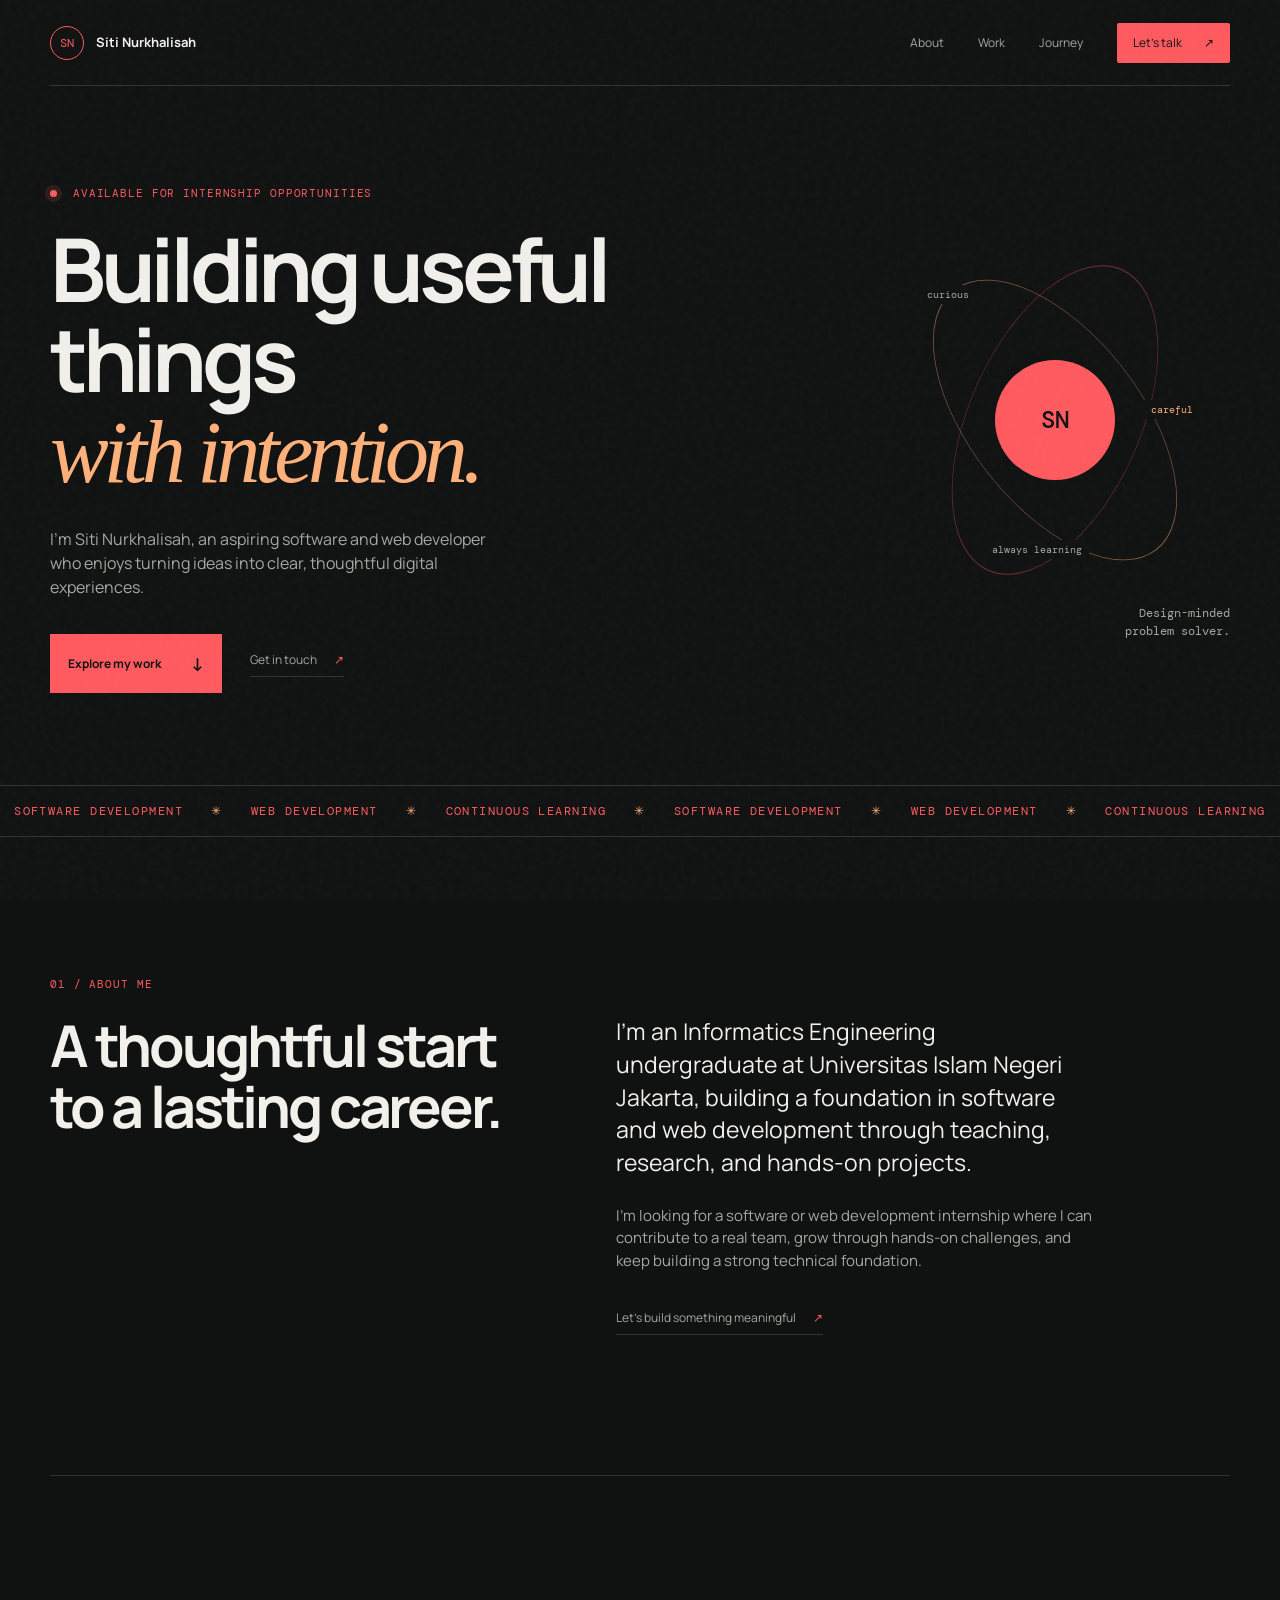
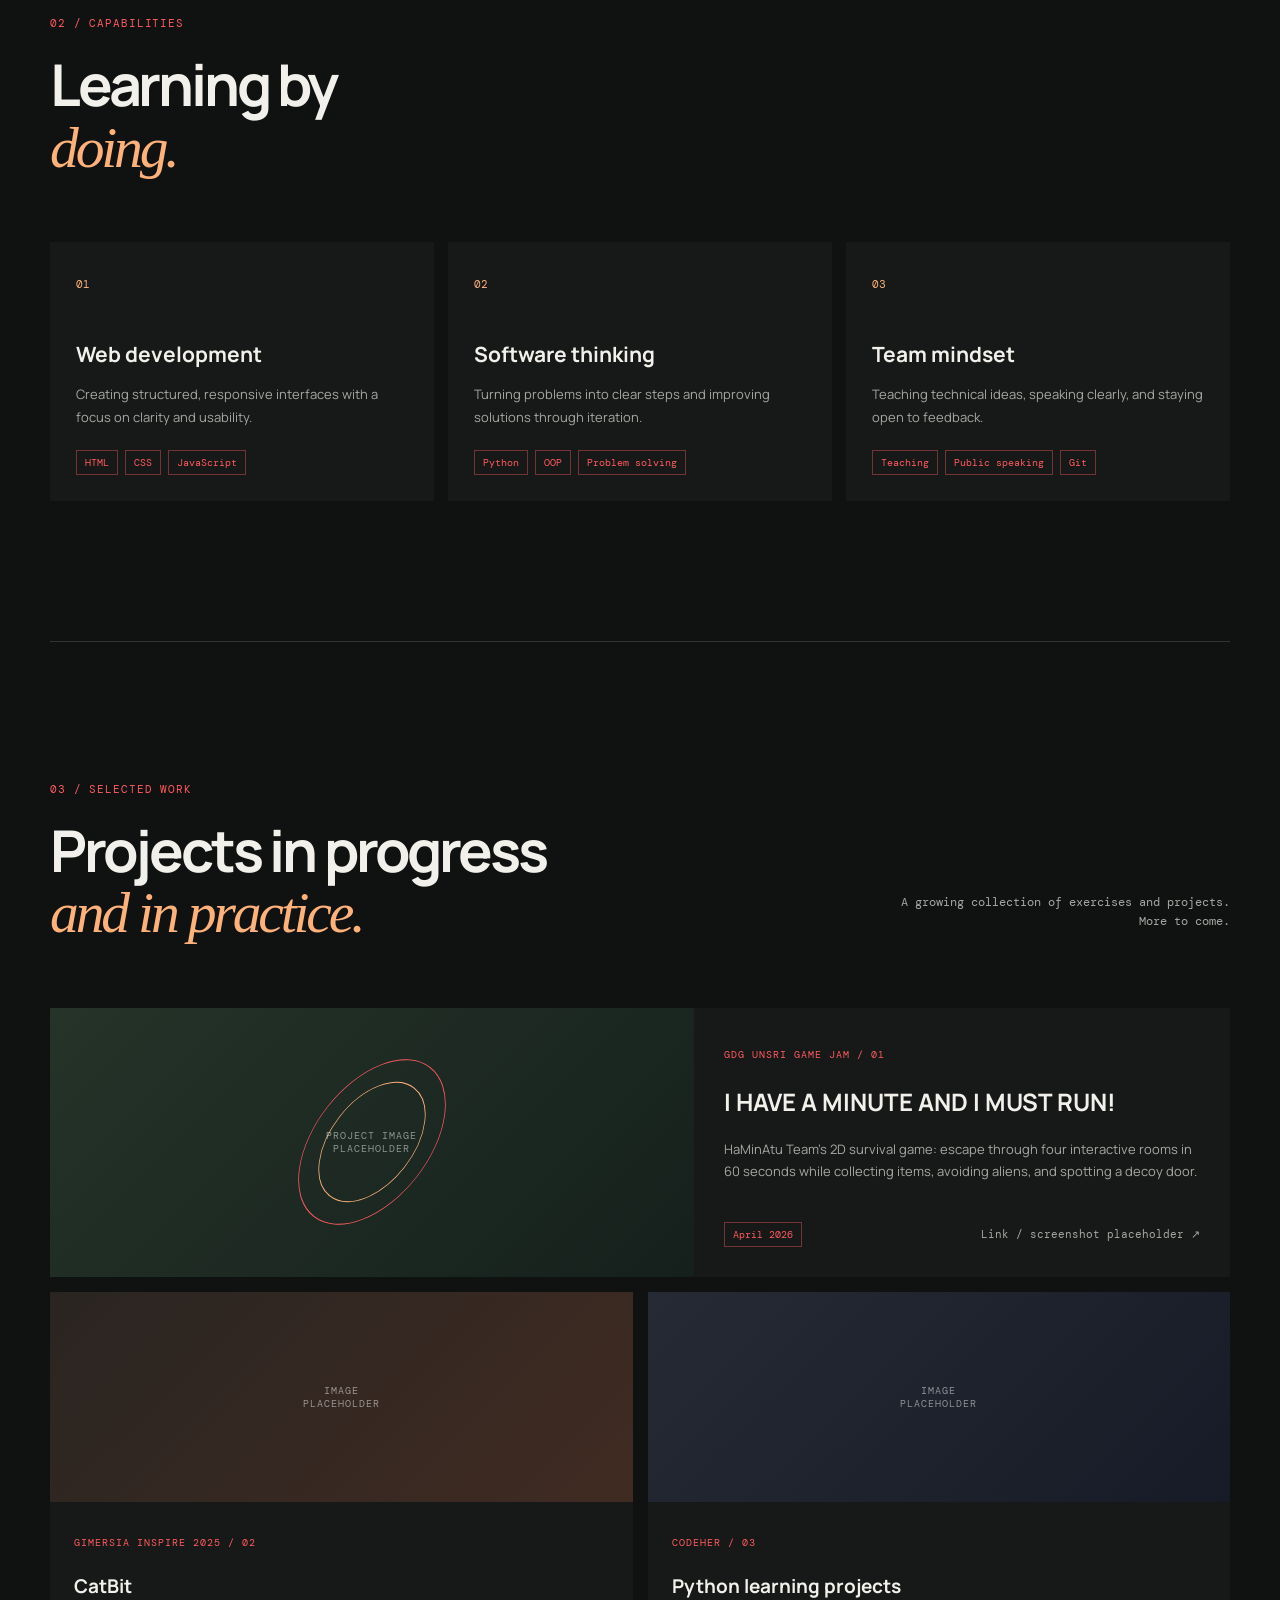
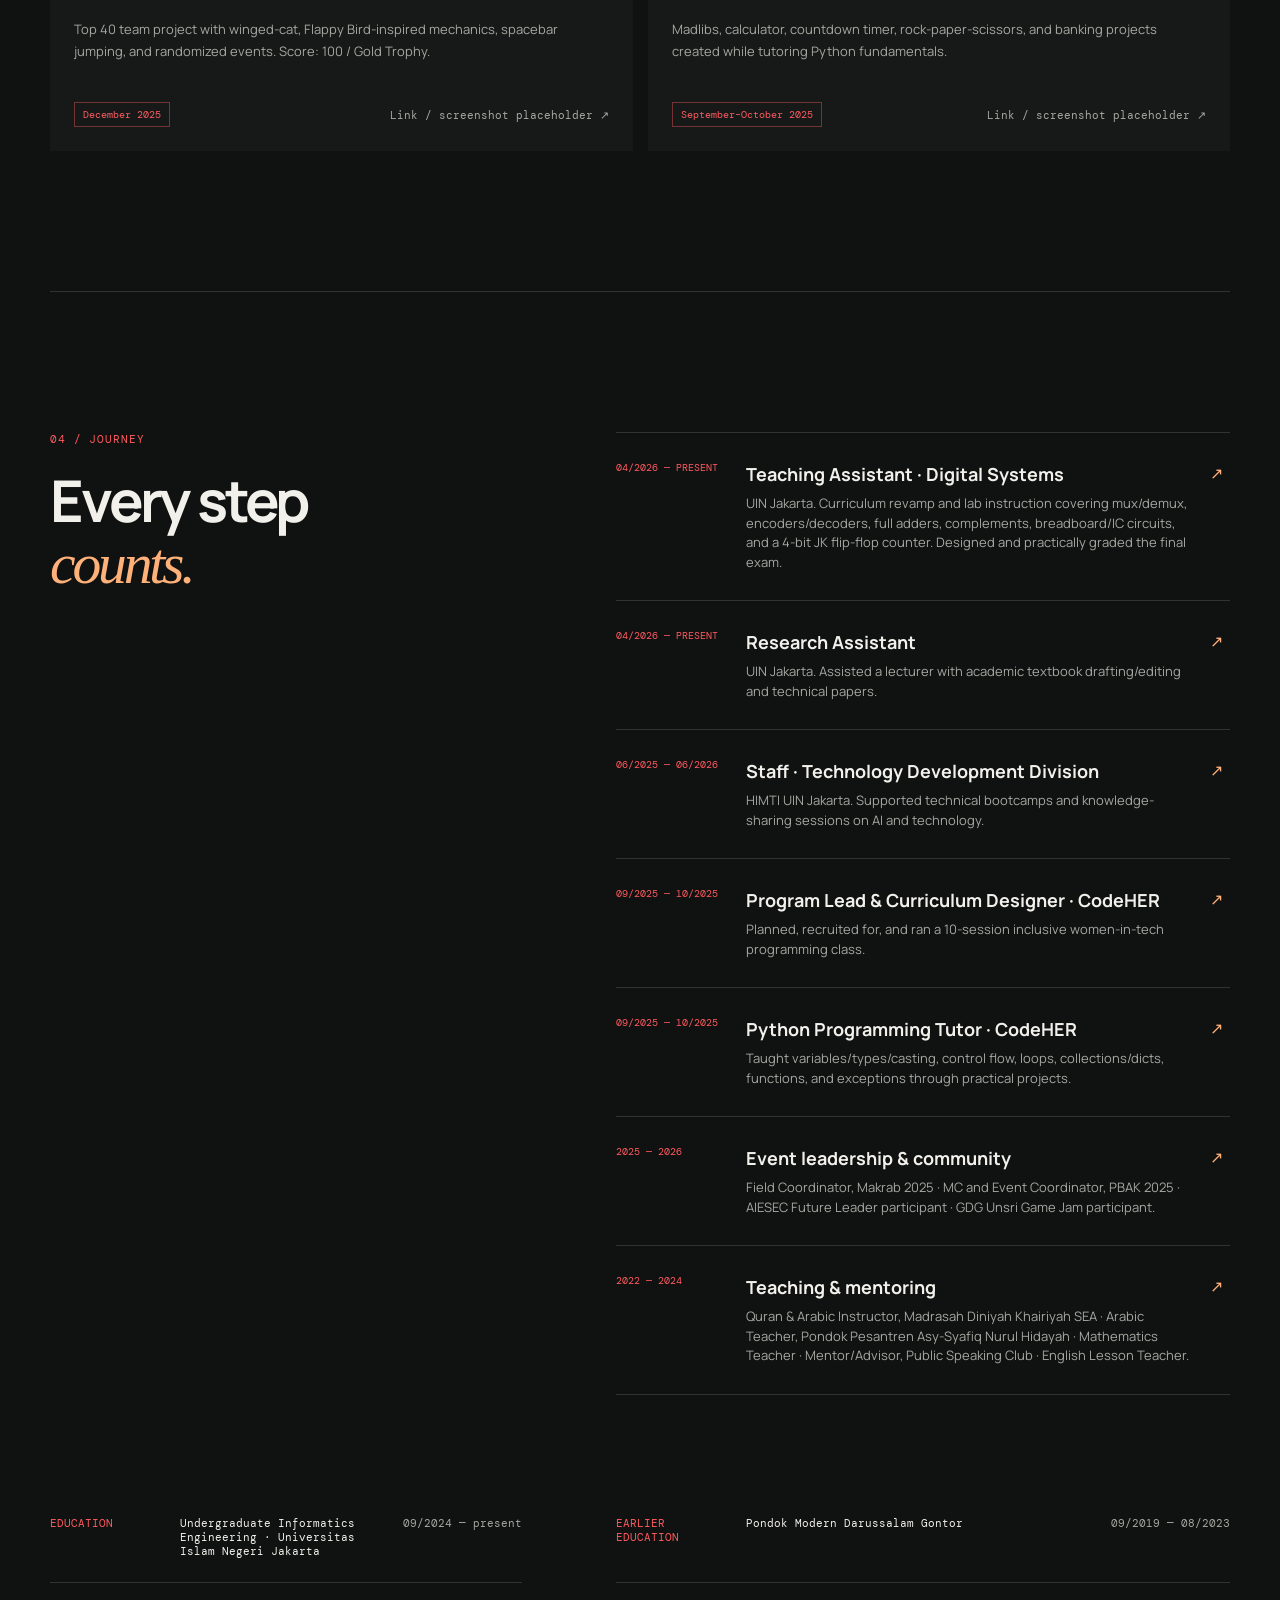
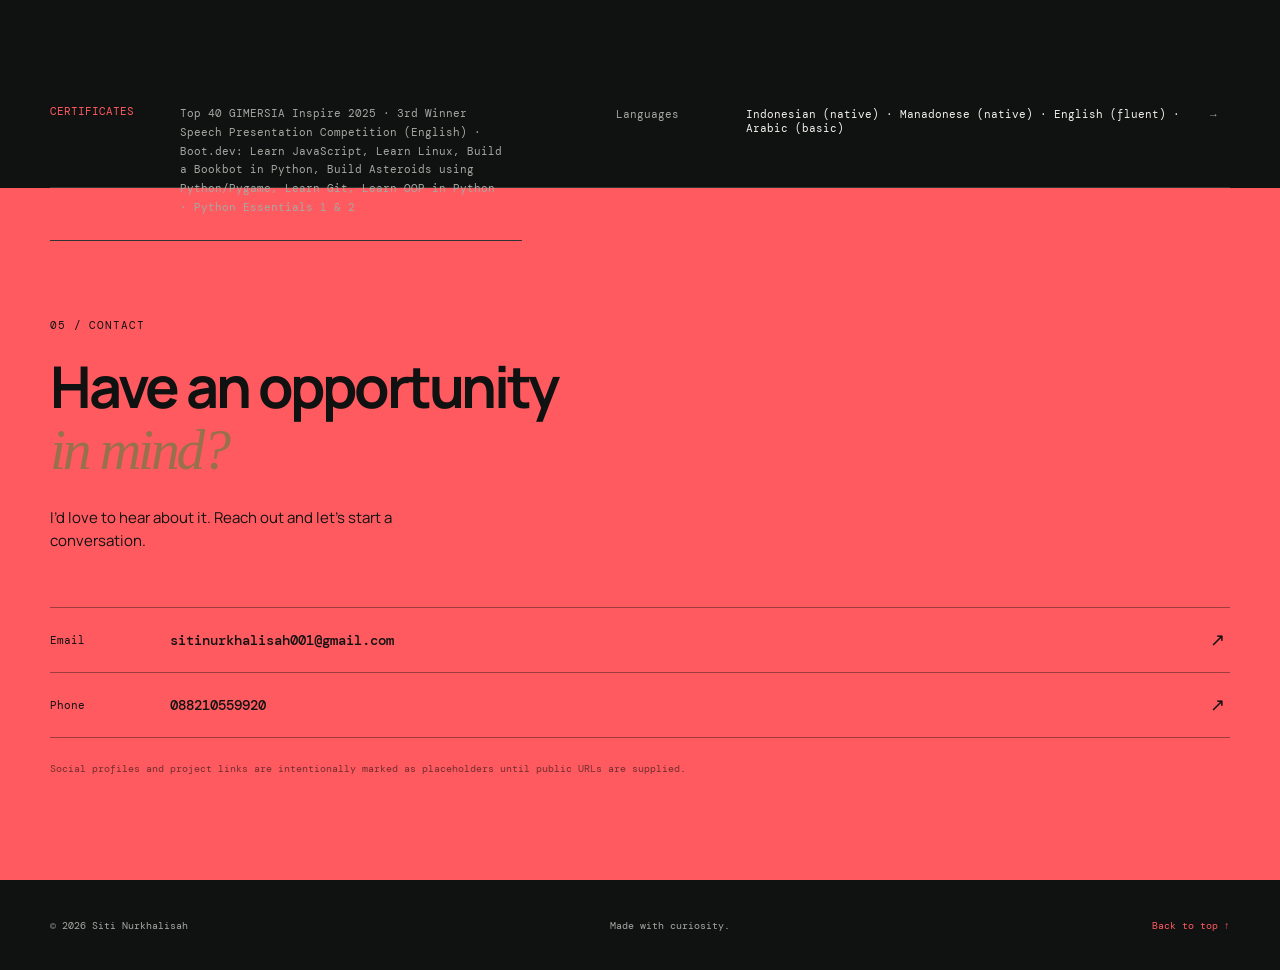
==== index.html @ 03e5f857 "Add portfolio website Co-authored-by: Copilot App <223556219+Copilot@users.noreply.github.com>" ====
<!doctype html>
<html lang="en">
  <head>
    <meta charset="UTF-8" />
    <meta name="viewport" content="width=device-width, initial-scale=1.0" />
    <meta
      name="description"
      content="Portfolio of Siti Nurkhalisah, an aspiring software and web developer."
    />
    <title>Siti Nurkhalisah — Software & Web Developer</title>
    <link rel="preconnect" href="https://fonts.googleapis.com" />
    <link rel="preconnect" href="https://fonts.gstatic.com" crossorigin />
    <link
      href="https://fonts.googleapis.com/css2?family=DM+Mono:wght@400;500&family=Manrope:wght@400;500;600;700;800&display=swap"
      rel="stylesheet"
    />
    <link rel="stylesheet" href="styles.css" />
  </head>
  <body>
    <div class="noise" aria-hidden="true"></div>
    <header class="site-header">
      <a class="brand" href="#top" aria-label="Siti Nurkhalisah home">
        <span class="brand-mark">SN</span>
        <span>Siti Nurkhalisah</span>
      </a>
      <button class="menu-toggle" aria-expanded="false" aria-controls="site-nav">
        <span></span><span></span>
        <span class="sr-only">Toggle navigation</span>
      </button>
      <nav id="site-nav" class="site-nav" aria-label="Main navigation">
        <a href="#about">About</a>
        <a href="#work">Work</a>
        <a href="#experience">Journey</a>
        <a href="#contact" class="nav-cta">Let's talk <span>↗</span></a>
      </nav>
    </header>

    <main id="top">
      <section class="hero section-shell">
        <div class="hero-copy">
          <p class="eyebrow"><span class="pulse"></span> Available for internship opportunities</p>
          <h1>Building useful things<br /><em>with intention.</em></h1>
          <p class="hero-intro">
            I’m Siti Nurkhalisah, an aspiring software and web developer who enjoys turning ideas
            into clear, thoughtful digital experiences.
          </p>
          <div class="hero-actions">
            <a class="button button-primary" href="#work">Explore my work <span>↓</span></a>
            <a class="text-link" href="#contact">Get in touch <span>↗</span></a>
          </div>
        </div>
        <div class="hero-aside" aria-label="Introduction details">
          <div class="orbit">
            <div class="orbit-ring orbit-ring-one"></div>
            <div class="orbit-ring orbit-ring-two"></div>
            <div class="orbit-core">SN</div>
            <span class="orbit-label orbit-label-one">curious</span>
            <span class="orbit-label orbit-label-two">careful</span>
            <span class="orbit-label orbit-label-three">always learning</span>
          </div>
          <p class="hero-note">Design-minded<br />problem solver.</p>
        </div>
      </section>

      <div class="ticker" aria-label="Focus areas">
        <div class="ticker-track">
          <span>SOFTWARE DEVELOPMENT</span><b>✳</b><span>WEB DEVELOPMENT</span><b>✳</b>
          <span>CONTINUOUS LEARNING</span><b>✳</b><span>SOFTWARE DEVELOPMENT</span><b>✳</b>
          <span>WEB DEVELOPMENT</span><b>✳</b><span>CONTINUOUS LEARNING</span>
        </div>
      </div>

      <section id="about" class="section-shell content-section about-section">
        <div class="section-heading">
          <p class="eyebrow">01 / About me</p>
          <h2>A thoughtful start<br />to a lasting career.</h2>
        </div>
        <div class="about-copy">
          <p class="large-copy">
            I’m an Informatics Engineering undergraduate at Universitas Islam Negeri Jakarta,
            building a foundation in software and web development through teaching, research,
            and hands-on projects.
          </p>
          <p>
            I’m looking for a software or web development internship where I can contribute to a
            real team, grow through hands-on challenges, and keep building a strong technical
            foundation.
          </p>
          <a class="text-link" href="#contact">Let’s build something meaningful <span>↗</span></a>
        </div>
      </section>

      <section id="skills" class="section-shell content-section skills-section">
        <div class="section-heading compact">
          <p class="eyebrow">02 / Capabilities</p>
          <h2>Learning by<br /><em>doing.</em></h2>
        </div>
        <div class="skills-grid">
          <article class="skill-card">
            <span class="card-number">01</span>
            <h3>Web development</h3>
            <p>Creating structured, responsive interfaces with a focus on clarity and usability.</p>
            <div class="skill-tags"><span>HTML</span><span>CSS</span><span>JavaScript</span></div>
          </article>
          <article class="skill-card">
            <span class="card-number">02</span>
            <h3>Software thinking</h3>
            <p>Turning problems into clear steps and improving solutions through iteration.</p>
            <div class="skill-tags"><span>Python</span><span>OOP</span><span>Problem solving</span></div>
          </article>
          <article class="skill-card">
            <span class="card-number">03</span>
            <h3>Team mindset</h3>
            <p>Teaching technical ideas, speaking clearly, and staying open to feedback.</p>
            <div class="skill-tags"><span>Teaching</span><span>Public speaking</span><span>Git</span></div>
          </article>
        </div>
      </section>

      <section id="work" class="section-shell content-section work-section">
        <div class="section-heading row-heading">
          <div>
            <p class="eyebrow">03 / Selected work</p>
            <h2>Projects in progress<br /><em>and in practice.</em></h2>
          </div>
          <p class="section-aside">A growing collection of exercises and projects.<br />More to come.</p>
        </div>
        <div class="project-list">
          <article class="project-card project-featured">
            <div class="project-visual visual-one"><span class="visual-caption">PROJECT IMAGE<br />PLACEHOLDER</span><span class="visual-shape"></span></div>
            <div class="project-info">
              <p class="project-type">GDG Unsri Game Jam / 01</p>
              <h3>I HAVE A MINUTE AND I MUST RUN!</h3>
              <p>HaMinAtu Team’s 2D survival game: escape through four interactive rooms in 60 seconds while collecting items, avoiding aliens, and spotting a decoy door.</p>
              <div class="project-footer"><span class="project-status">April 2026</span><span class="placeholder-link">Link / screenshot placeholder ↗</span></div>
            </div>
          </article>
          <div class="project-pair">
            <article class="project-card">
              <div class="project-visual visual-two"><span class="visual-caption">IMAGE<br />PLACEHOLDER</span></div>
              <div class="project-info">
                <p class="project-type">GIMERSIA Inspire 2025 / 02</p>
                <h3>CatBit</h3>
                <p>Top 40 team project with winged-cat, Flappy Bird-inspired mechanics, spacebar jumping, and randomized events. Score: 100 / Gold Trophy.</p>
                <div class="project-footer"><span class="project-status">December 2025</span><span class="placeholder-link">Link / screenshot placeholder ↗</span></div>
              </div>
            </article>
            <article class="project-card">
              <div class="project-visual visual-three"><span class="visual-caption">IMAGE<br />PLACEHOLDER</span></div>
              <div class="project-info">
                <p class="project-type">CodeHER / 03</p>
                <h3>Python learning projects</h3>
                <p>Madlibs, calculator, countdown timer, rock-paper-scissors, and banking projects created while tutoring Python fundamentals.</p>
                <div class="project-footer"><span class="project-status">September–October 2025</span><span class="placeholder-link">Link / screenshot placeholder ↗</span></div>
              </div>
            </article>
          </div>
        </div>
      </section>

      <section id="experience" class="section-shell content-section journey-section">
        <div class="section-heading">
          <p class="eyebrow">04 / Journey</p>
          <h2>Every step<br /><em>counts.</em></h2>
        </div>
        <div class="timeline">
          <div class="timeline-item">
            <span class="timeline-date">04/2026 — present</span>
            <div><h3>Teaching Assistant · Digital Systems</h3><p>UIN Jakarta. Curriculum revamp and lab instruction covering mux/demux, encoders/decoders, full adders, complements, breadboard/IC circuits, and a 4-bit JK flip-flop counter. Designed and practically graded the final exam.</p></div>
            <span class="timeline-arrow">↗</span>
          </div>
          <div class="timeline-item">
            <span class="timeline-date">04/2026 — present</span>
            <div><h3>Research Assistant</h3><p>UIN Jakarta. Assisted a lecturer with academic textbook drafting/editing and technical papers.</p></div>
            <span class="timeline-arrow">↗</span>
          </div>
          <div class="timeline-item">
            <span class="timeline-date">06/2025 — 06/2026</span>
            <div><h3>Staff · Technology Development Division</h3><p>HIMTI UIN Jakarta. Supported technical bootcamps and knowledge-sharing sessions on AI and technology.</p></div>
            <span class="timeline-arrow">↗</span>
          </div>
          <div class="timeline-item">
            <span class="timeline-date">09/2025 — 10/2025</span>
            <div><h3>Program Lead & Curriculum Designer · CodeHER</h3><p>Planned, recruited for, and ran a 10-session inclusive women-in-tech programming class.</p></div>
            <span class="timeline-arrow">↗</span>
          </div>
          <div class="timeline-item">
            <span class="timeline-date">09/2025 — 10/2025</span>
            <div><h3>Python Programming Tutor · CodeHER</h3><p>Taught variables/types/casting, control flow, loops, collections/dicts, functions, and exceptions through practical projects.</p></div>
            <span class="timeline-arrow">↗</span>
          </div>
          <div class="timeline-item">
            <span class="timeline-date">2025 — 2026</span>
            <div><h3>Event leadership & community</h3><p>Field Coordinator, Makrab 2025 · MC and Event Coordinator, PBAK 2025 · AIESEC Future Leader participant · GDG Unsri Game Jam participant.</p></div>
            <span class="timeline-arrow">↗</span>
          </div>
          <div class="timeline-item">
            <span class="timeline-date">2022 — 2024</span>
            <div><h3>Teaching & mentoring</h3><p>Quran & Arabic Instructor, Madrasah Diniyah Khairiyah SEA · Arabic Teacher, Pondok Pesantren Asy-Syafiq Nurul Hidayah · Mathematics Teacher · Mentor/Advisor, Public Speaking Club · English Lesson Teacher.</p></div>
            <span class="timeline-arrow">↗</span>
          </div>
        </div>
        <div class="education-strip">
          <span>Education</span><strong>Undergraduate Informatics Engineering · Universitas Islam Negeri Jakarta</strong><span>09/2024 — present</span>
        </div>
        <div class="education-strip">
          <span>Earlier education</span><strong>Pondok Modern Darussalam Gontor</strong><span>09/2019 — 08/2023</span>
        </div>
        <div class="certificate-strip">
          <span>Certificates</span><p>Top 40 GIMERSIA Inspire 2025 · 3rd Winner Speech Presentation Competition (English) · Boot.dev: Learn JavaScript, Learn Linux, Build a Bookbot in Python, Build Asteroids using Python/Pygame, Learn Git, Learn OOP in Python · Python Essentials 1 & 2</p>
        </div>
        <div class="language-row"><span>Languages</span><strong>Indonesian (native) · Manadonese (native) · English (fluent) · Arabic (basic)</strong><span>→</span></div>
      </section>

      <section id="contact" class="contact-section">
        <div class="section-shell contact-inner">
          <p class="eyebrow">05 / Contact</p>
          <h2>Have an opportunity<br /><em>in mind?</em></h2>
          <p class="contact-copy">I’d love to hear about it. Reach out and let’s start a conversation.</p>
          <div class="contact-links">
            <a href="mailto:sitinurkhalisah001@gmail.com" class="contact-link"><span>Email</span><strong>sitinurkhalisah001@gmail.com</strong><b>↗</b></a>
            <a href="tel:088210559920" class="contact-link"><span>Phone</span><strong>088210559920</strong><b>↗</b></a>
          </div>
          <p class="placeholder-note">Social profiles and project links are intentionally marked as placeholders until public URLs are supplied.</p>
        </div>
      </section>
    </main>
    <footer class="site-footer section-shell"><span>© 2026 Siti Nurkhalisah</span><span>Made with curiosity.</span><a href="#top">Back to top ↑</a></footer>
    <script src="script.js"></script>
  </body>
</html>
---- styles.css ----
:root{--bg:#101111;--surface:#171918;--line:#303331;--text:#f1f0eb;--muted:#a5a8a2;--acid:#ff5a5f;--warm:#ffb17a;--serif:Georgia,"Times New Roman",serif;--sans:"Manrope",Arial,sans-serif;--mono:"DM Mono",monospace}*{box-sizing:border-box}html{scroll-behavior:smooth}body{margin:0;background:var(--bg);color:var(--text);font-family:var(--sans);line-height:1.5}.noise{position:fixed;inset:0;opacity:.035;pointer-events:none;z-index:10;background-image:url("data:image/svg+xml,%3Csvg viewBox='0 0 180 180' xmlns='http://www.w3.org/2000/svg'%3E%3Cfilter id='n'%3E%3CfeTurbulence type='fractalNoise' baseFrequency='.8' numOctaves='4' stitchTiles='stitch'/%3E%3C/filter%3E%3Crect width='100%25' height='100%25' filter='url(%23n)'/%3E%3C/svg%3E")}.section-shell{width:min(1180px,calc(100% - 80px));margin:auto}.site-header{height:86px;width:min(1180px,calc(100% - 80px));margin:auto;display:flex;align-items:center;justify-content:space-between;border-bottom:1px solid var(--line)}.brand{color:var(--text);display:flex;align-items:center;gap:12px;text-decoration:none;font-size:13px;font-weight:700}.brand-mark{display:grid;place-items:center;width:34px;height:34px;border:1px solid var(--acid);border-radius:50%;color:var(--acid);font:12px var(--mono)}.site-nav{display:flex;align-items:center;gap:34px;font-size:12px}.site-nav a,.text-link{color:var(--muted);text-decoration:none;transition:color .2s}.site-nav a:hover,.text-link:hover{color:var(--acid)}.nav-cta{color:var(--bg)!important;background:var(--acid);padding:11px 16px;border-radius:2px}.nav-cta span{margin-left:20px}.menu-toggle{display:none;background:none;border:0}.hero{min-height:630px;display:grid;grid-template-columns:1fr 370px;align-items:center;padding:100px 0 92px}.eyebrow{font:11px var(--mono);letter-spacing:.08em;text-transform:uppercase;color:var(--acid);margin:0 0 24px}.pulse{display:inline-block;width:7px;height:7px;background:var(--acid);border-radius:50%;margin-right:8px;box-shadow:0 0 0 5px #d7f36b22}.hero h1{font-size:clamp(50px,7vw,88px);line-height:1.02;letter-spacing:-.06em;margin:0 0 30px;font-weight:700}.hero h1 em,.section-heading em,.contact-section em{font-family:var(--serif);font-weight:400;color:var(--warm)}.hero-intro{color:var(--muted);max-width:450px;font-size:16px;margin:0 0 35px}.hero-actions{display:flex;align-items:center;gap:28px}.button{display:inline-flex;gap:30px;align-items:center;text-decoration:none;font-size:12px;font-weight:700}.button-primary{background:var(--acid);color:var(--bg);padding:16px 18px}.button-primary span{font-size:18px}.text-link{font-size:12px;border-bottom:1px solid var(--line);padding-bottom:7px}.text-link span{margin-left:15px;color:var(--acid)}.hero-aside{position:relative;height:400px;display:flex;align-items:flex-end;justify-content:flex-end}.orbit{height:330px;width:330px;position:absolute;top:15px;right:10px}.orbit-ring{position:absolute;border:1px solid var(--line);border-radius:50%;inset:0}.orbit-ring-one{transform:rotate(24deg) scaleX(.52);border-color:#d7f36b66}.orbit-ring-two{transform:rotate(-38deg) scaleX(.52);border-color:#ffb17a77}.orbit-core{position:absolute;inset:105px;border-radius:50%;display:grid;place-items:center;background:var(--acid);color:var(--bg);font:24px var(--mono);font-weight:500}.orbit-label{position:absolute;font:10px var(--mono);color:var(--muted);background:var(--bg);padding:3px 7px}.orbit-label-one{top:30px;left:30px}.orbit-label-two{right:20px;top:145px;color:var(--warm)}.orbit-label-three{bottom:26px;left:95px}.hero-note{font:12px var(--mono);line-height:1.5;color:var(--muted);text-align:right;margin:0}.ticker{border-top:1px solid var(--line);border-bottom:1px solid var(--line);overflow:hidden;padding:17px 0;color:var(--acid);font:12px var(--mono);letter-spacing:.12em}.ticker-track{display:flex;white-space:nowrap;justify-content:space-around;min-width:1100px}.ticker b{color:var(--warm);font-weight:400}.content-section{padding:140px 0;border-bottom:1px solid var(--line);display:grid;grid-template-columns:40% 1fr;gap:8%}.section-heading h2,.contact-section h2{font-size:clamp(38px,4.5vw,60px);line-height:1.05;letter-spacing:-.055em;margin:0}.about-copy{max-width:530px;padding-top:38px}.about-copy p{color:var(--muted);font-size:15px;max-width:480px}.about-copy .large-copy{color:var(--text);font-size:23px;line-height:1.42;margin:0 0 26px}.about-copy .text-link{display:inline-block;margin-top:22px}.skills-section{display:block}.section-heading.compact{margin-bottom:64px}.skills-grid{display:grid;grid-template-columns:repeat(3,1fr);gap:14px}.skill-card{background:var(--surface);padding:27px 25px 25px;min-height:240px;border:1px solid transparent;transition:border-color .2s,transform .2s}.skill-card:hover{border-color:var(--acid);transform:translateY(-4px)}.card-number{font:11px var(--mono);color:var(--warm)}.skill-card h3{font-size:21px;margin:45px 0 11px}.skill-card p,.project-info p{color:var(--muted);font-size:13px;line-height:1.7}.skill-tags{display:flex;gap:7px;flex-wrap:wrap;margin-top:22px}.skill-tags span,.project-status{font:10px var(--mono);color:var(--acid);border:1px solid #d7f36b66;padding:5px 8px}.work-section{display:block}.row-heading{display:flex;justify-content:space-between;align-items:end;margin-bottom:64px}.section-aside{font:12px var(--mono);color:var(--muted);line-height:1.6;text-align:right}.project-list{display:grid;gap:15px}.project-card{background:var(--surface);display:grid;grid-template-columns:1fr 1fr;min-height:260px}.project-featured{grid-template-columns:1.2fr 1fr}.project-visual{position:relative;min-height:260px;overflow:hidden;background:#242927;display:grid;place-items:center}.visual-one{background:linear-gradient(135deg,#253329,#15201c)}.visual-two{background:linear-gradient(135deg,#2a2521,#402b22)}.visual-three{background:linear-gradient(135deg,#252a34,#171b27)}.visual-caption{position:relative;z-index:1;font:10px var(--mono);color:#ffffff80;letter-spacing:.1em;text-align:center}.visual-shape{position:absolute;width:190px;height:190px;border:1px solid var(--acid);border-radius:50%;transform:rotate(38deg) scaleX(.6)}.visual-shape:after{content:"";position:absolute;inset:25px;border:1px solid var(--warm);border-radius:50%}.project-info{padding:30px;display:flex;flex-direction:column;justify-content:center}.project-type{color:var(--acid)!important;font:10px var(--mono)!important;text-transform:uppercase;letter-spacing:.1em}.project-info h3{font-size:24px;margin:13px 0 5px}.project-footer{display:flex;align-items:center;justify-content:space-between;margin-top:27px}.placeholder-link{font:11px var(--mono);color:var(--muted)}.project-pair{display:grid;grid-template-columns:1fr 1fr;gap:15px}.project-pair .project-card{display:block}.project-pair .project-visual{min-height:210px}.project-pair .project-info{padding:24px}.project-pair .project-info h3{font-size:19px}.journey-section{grid-template-columns:40% 1fr}.timeline{border-top:1px solid var(--line)}.timeline-item{display:grid;grid-template-columns:110px 1fr 20px;gap:20px;padding:28px 0;border-bottom:1px solid var(--line);align-items:start}.timeline-date{font:10px var(--mono);text-transform:uppercase;color:var(--acid)}.timeline-item h3{font-size:18px;margin:0 0 6px}.timeline-item p{font-size:13px;color:var(--muted);margin:0}.timeline-arrow{color:var(--warm)}.language-row{display:grid;grid-template-columns:110px 1fr 20px;gap:20px;padding:27px 0;font:11px var(--mono);color:var(--muted)}.language-row strong{font-weight:400;color:var(--text)}.contact-section{background:var(--acid);color:var(--bg);padding:130px 0 105px}.contact-section .eyebrow{color:var(--bg)}.contact-section h2 em{color:#99704e}.contact-copy{font-size:15px;max-width:380px;margin:27px 0 55px}.contact-links{border-top:1px solid #10111166}.contact-link{color:var(--bg);text-decoration:none;display:grid;grid-template-columns:100px 1fr 20px;align-items:center;gap:20px;padding:20px 0;border-bottom:1px solid #10111166;font:11px var(--mono)}.contact-link strong{font-size:14px;font-weight:500}.contact-link b{font-size:18px;font-weight:400}.placeholder-note{font:10px var(--mono);color:#10111199;margin:24px 0 0}.site-footer{height:90px;display:flex;align-items:center;justify-content:space-between;color:var(--muted);font:10px var(--mono)}.site-footer a{color:var(--acid);text-decoration:none}.sr-only{position:absolute;width:1px;height:1px;padding:0;margin:-1px;overflow:hidden;clip:rect(0,0,0,0);white-space:nowrap;border:0}
.education-strip,.certificate-strip{display:grid;grid-template-columns:110px 1fr auto;gap:20px;padding:24px 0;border-bottom:1px solid var(--line);font:11px var(--mono);align-items:start}.education-strip>span:first-child,.certificate-strip>span{color:var(--acid);text-transform:uppercase}.education-strip strong{font-weight:400}.education-strip span:last-child{color:var(--muted)}.certificate-strip p{margin:0;color:var(--muted);line-height:1.7}
@media(max-width:760px){.section-shell,.site-header{width:calc(100% - 40px)}.site-header{height:72px}.menu-toggle{display:flex;flex-direction:column;gap:5px;padding:10px}.menu-toggle span:not(.sr-only){display:block;width:20px;height:1px;background:var(--acid)}.site-nav{position:absolute;display:none;top:72px;left:20px;right:20px;background:var(--surface);padding:20px;z-index:5;flex-direction:column;align-items:stretch;gap:20px;border:1px solid var(--line)}.site-nav.open{display:flex}.hero{display:block;min-height:auto;padding:80px 0 95px}.hero h1{font-size:52px}.hero-aside{height:300px;margin-top:45px}.orbit{right:10px;height:260px;width:260px}.orbit-core{inset:82px}.hero-note{position:absolute;bottom:0;left:0;text-align:left}.content-section{display:block;padding:90px 0}.section-heading{margin-bottom:45px}.about-copy{padding-top:0}.skills-grid,.project-pair{grid-template-columns:1fr}.skill-card{min-height:0}.row-heading{display:block;margin-bottom:40px}.section-aside{text-align:left;margin-top:25px}.project-card,.project-featured{display:block}.project-visual,.project-pair .project-visual{min-height:220px}.project-info{padding:25px}.journey-section{display:block}.timeline-item{grid-template-columns:1fr 20px}.timeline-date{grid-column:1/-1}.language-row{grid-template-columns:1fr 20px;gap:10px}.language-row span:first-child{grid-column:1/-1}.contact-section{padding:90px 0 75px}.contact-link{grid-template-columns:65px 1fr 20px;gap:10px}.contact-link strong{font-size:12px;overflow-wrap:anywhere}.site-footer{height:auto;padding:28px 0;display:grid;gap:10px}.site-footer a{grid-column:2;grid-row:1/3;text-align:right;align-self:center}}
@media(max-width:760px){.education-strip,.certificate-strip{grid-template-columns:1fr;gap:8px}.education-strip span:last-child{color:var(--muted)}}
/* Keep the red accent consistent in translucent decorative states. */
.pulse{box-shadow:0 0 0 5px #ff5a5f22}.orbit-ring-one{border-color:#ff5a5f66}.skill-tags span,.project-status{border-color:#ff5a5f66}.visual-shape{border-color:#ff5a5f}
@media(prefers-reduced-motion:reduce){html{scroll-behavior:auto}.skill-card,.site-nav a,.text-link{transition:none}.skill-card:hover{transform:none}.orbit-ring{transform:none}.ticker-track{animation:none}}
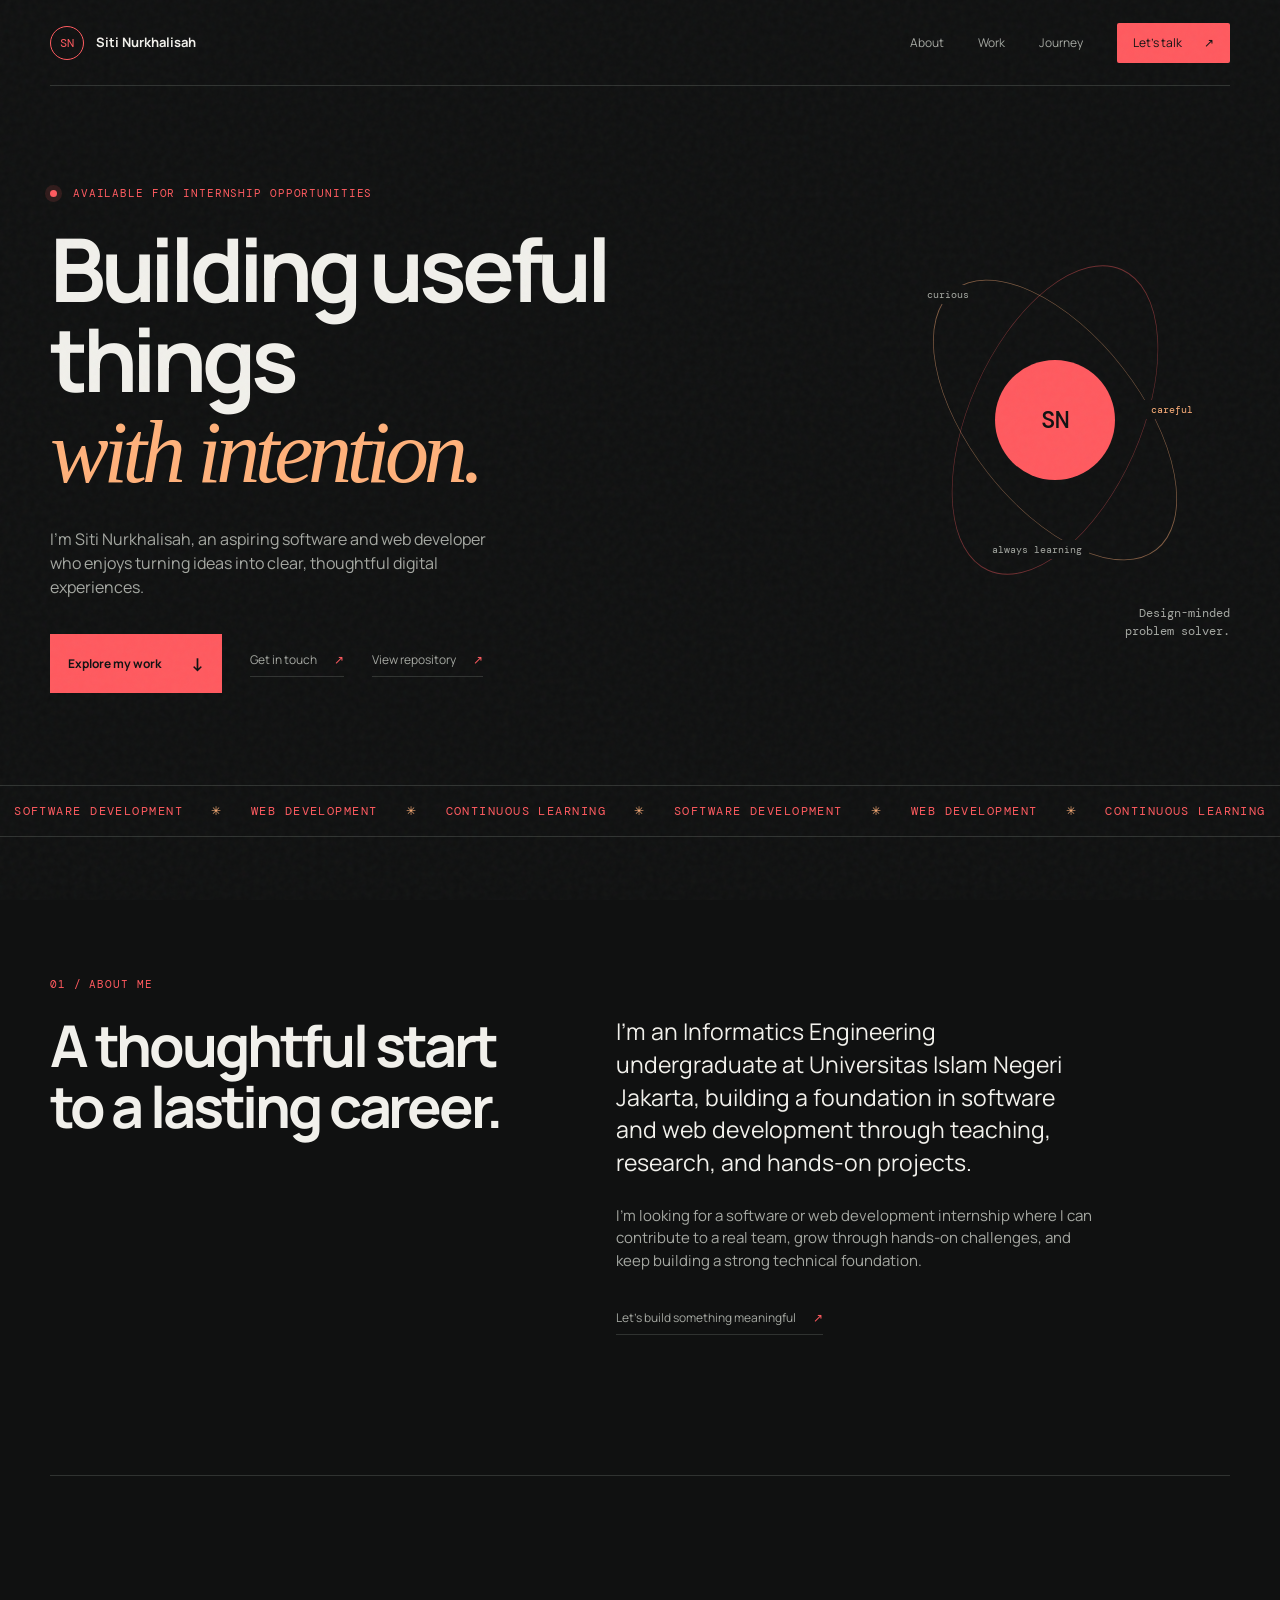
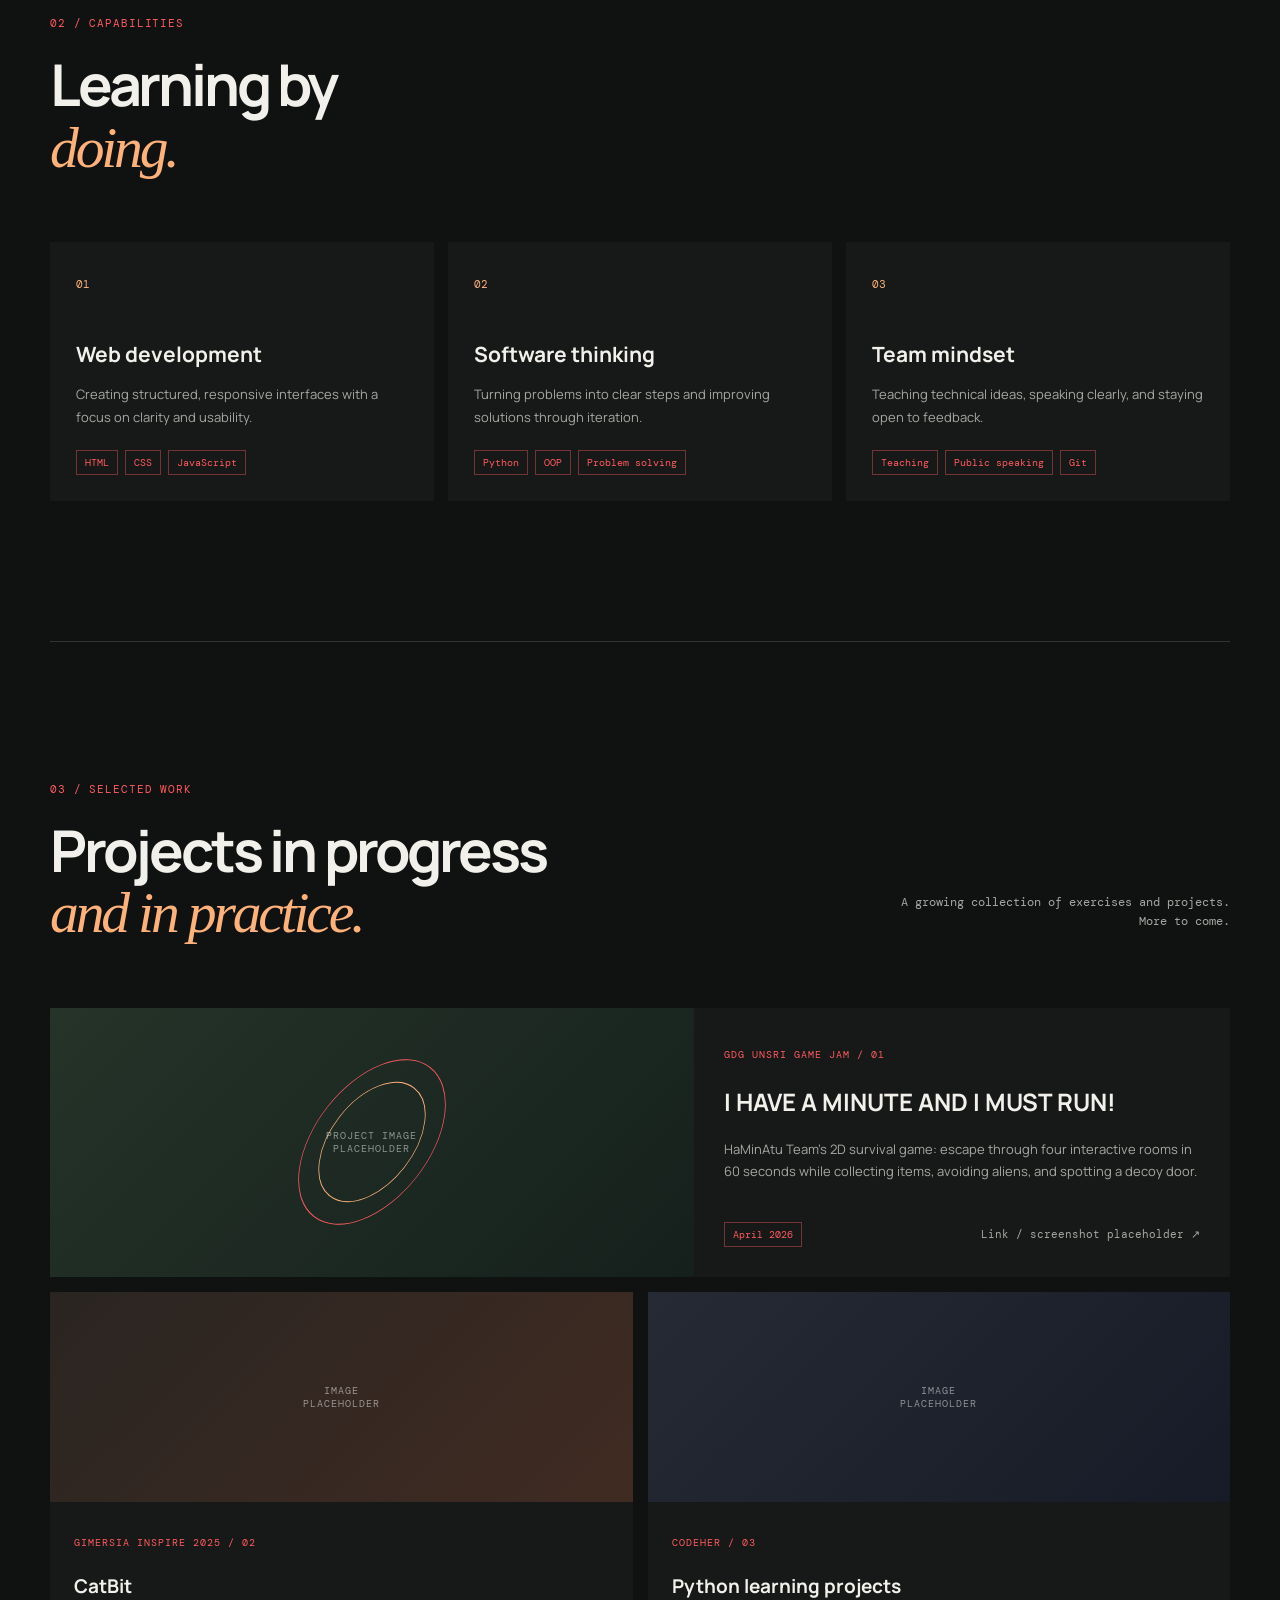
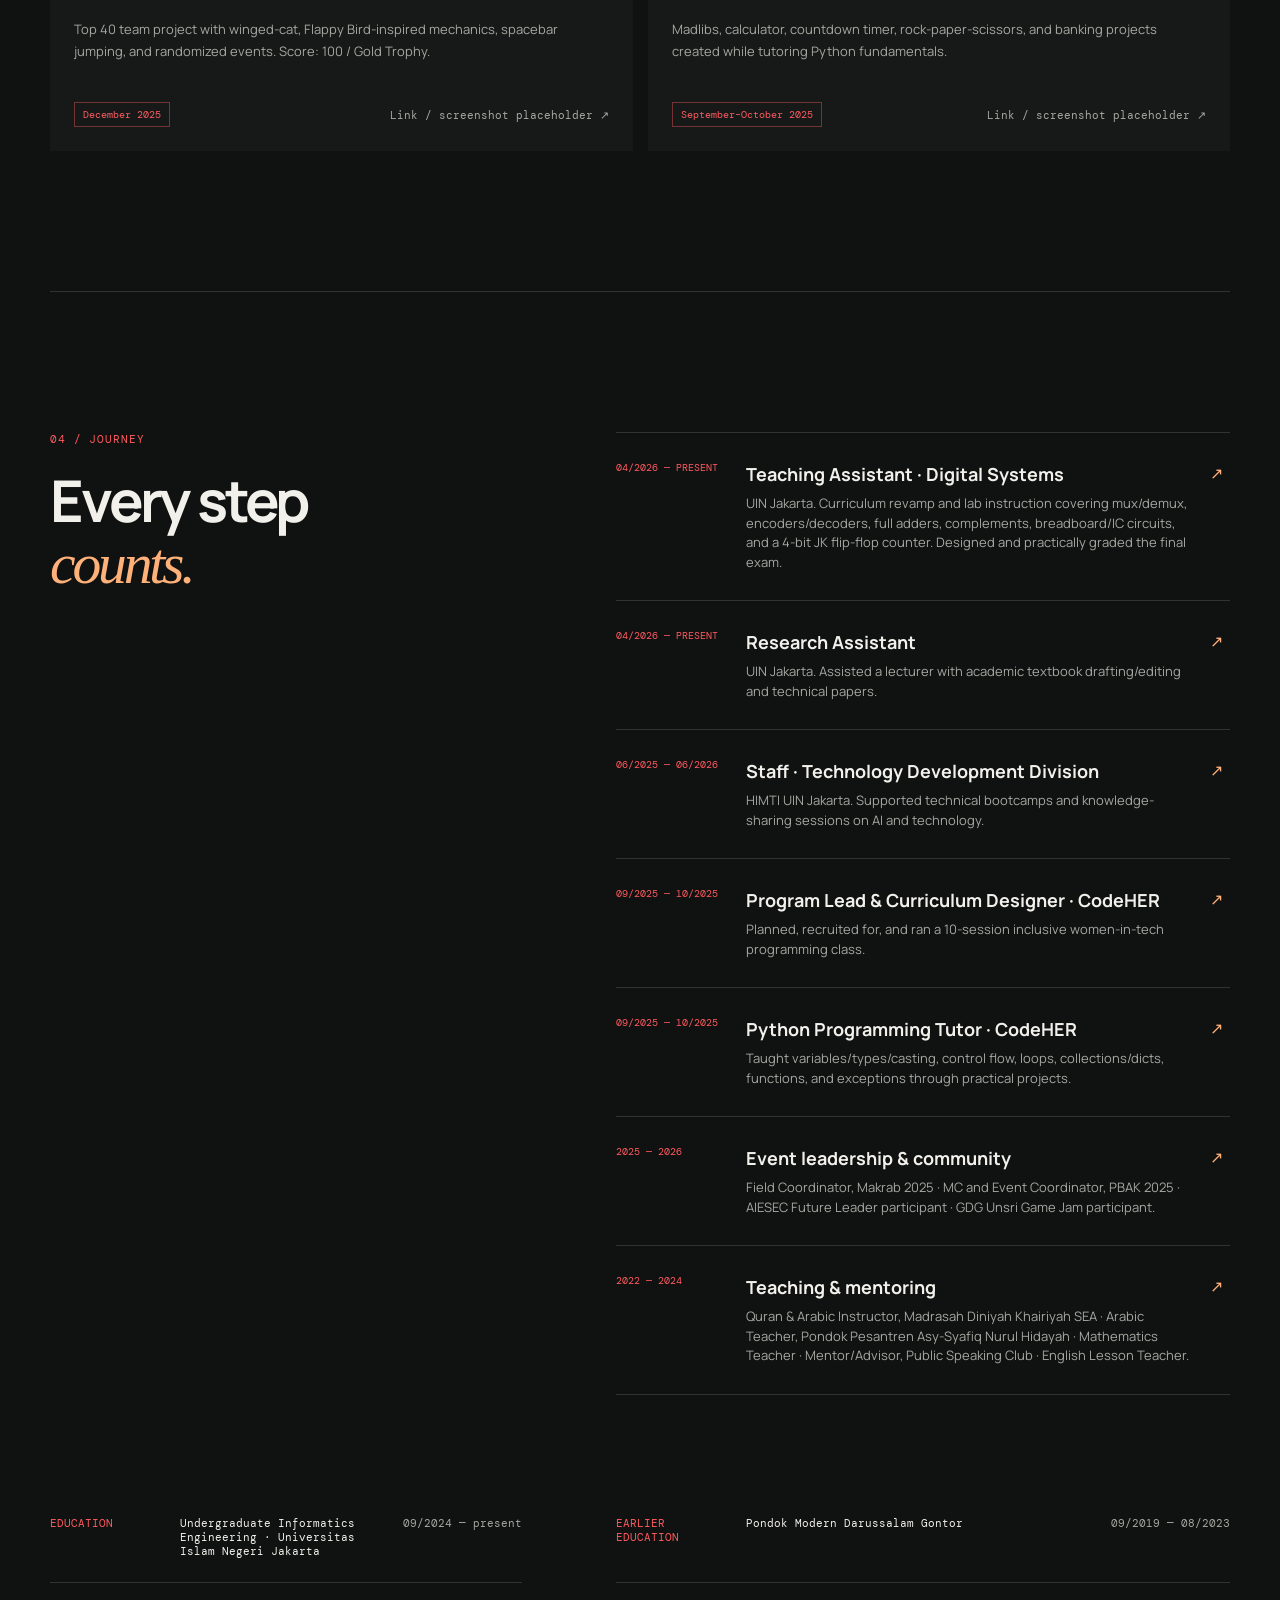
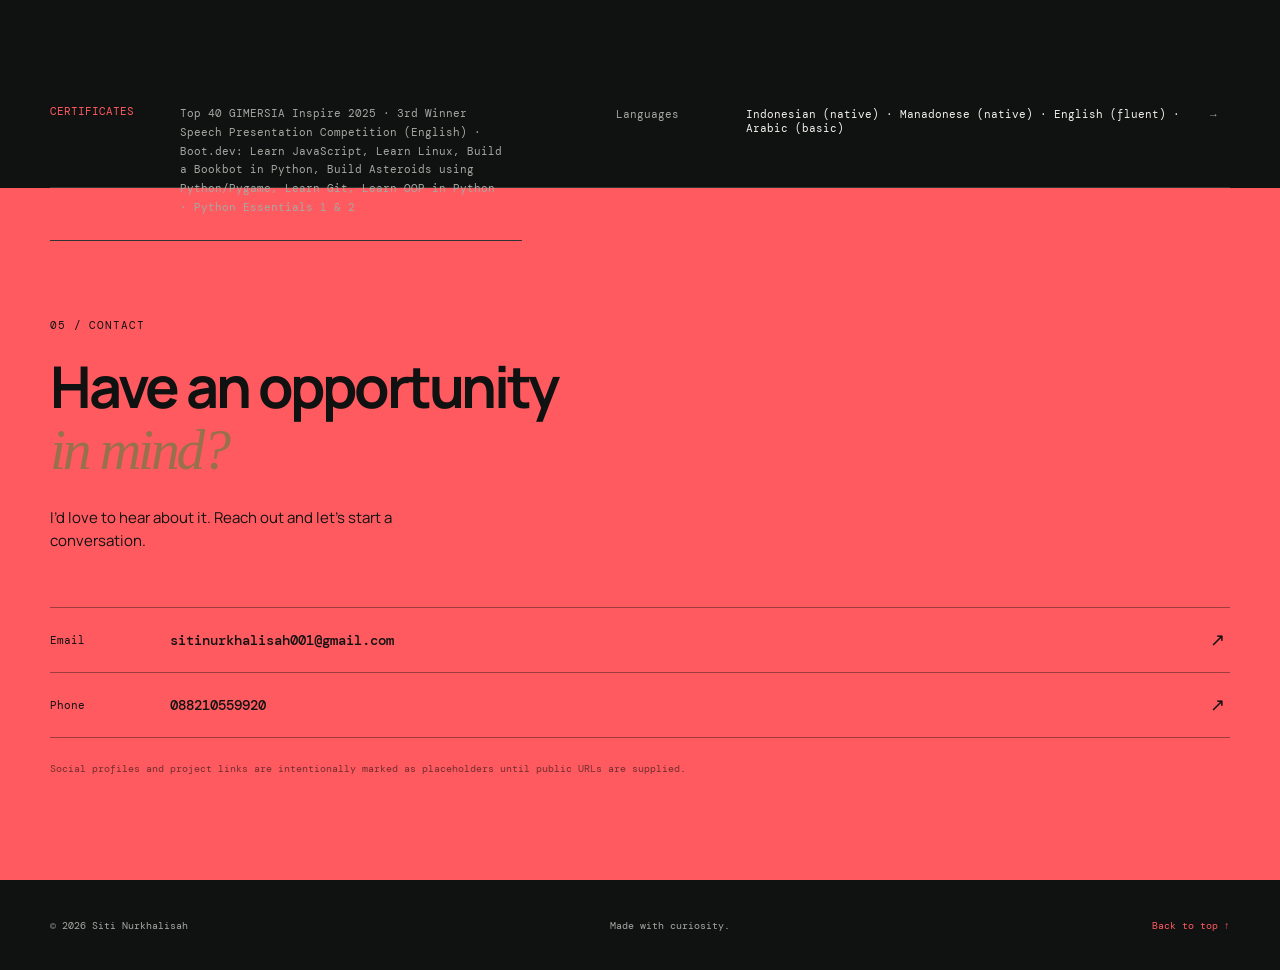
==== commit e233e392: "Add portfolio repository link Co-authored-by: Copilot App <223556219+Copilot@users.noreply.github.co" ====
--- a/index.html
+++ b/index.html
@@ -47,6 +47,12 @@
           <div class="hero-actions">
             <a class="button button-primary" href="#work">Explore my work <span>↓</span></a>
             <a class="text-link" href="#contact">Get in touch <span>↗</span></a>
+            <a
+              class="text-link repository-link"
+              href="https://github.com/SQA-Group-6/episode-3_github"
+              target="_blank"
+              rel="noopener noreferrer"
+            >View repository <span>↗</span></a>
           </div>
         </div>
         <div class="hero-aside" aria-label="Introduction details">
--- a/styles.css
+++ b/styles.css
@@ -5,3 +5,7 @@
 /* Keep the red accent consistent in translucent decorative states. */
 .pulse{box-shadow:0 0 0 5px #ff5a5f22}.orbit-ring-one{border-color:#ff5a5f66}.skill-tags span,.project-status{border-color:#ff5a5f66}.visual-shape{border-color:#ff5a5f}
 @media(prefers-reduced-motion:reduce){html{scroll-behavior:auto}.skill-card,.site-nav a,.text-link{transition:none}.skill-card:hover{transform:none}.orbit-ring{transform:none}.ticker-track{animation:none}}
+
+.repository-link{white-space:nowrap}
+
+.hero-actions{flex-wrap:wrap}
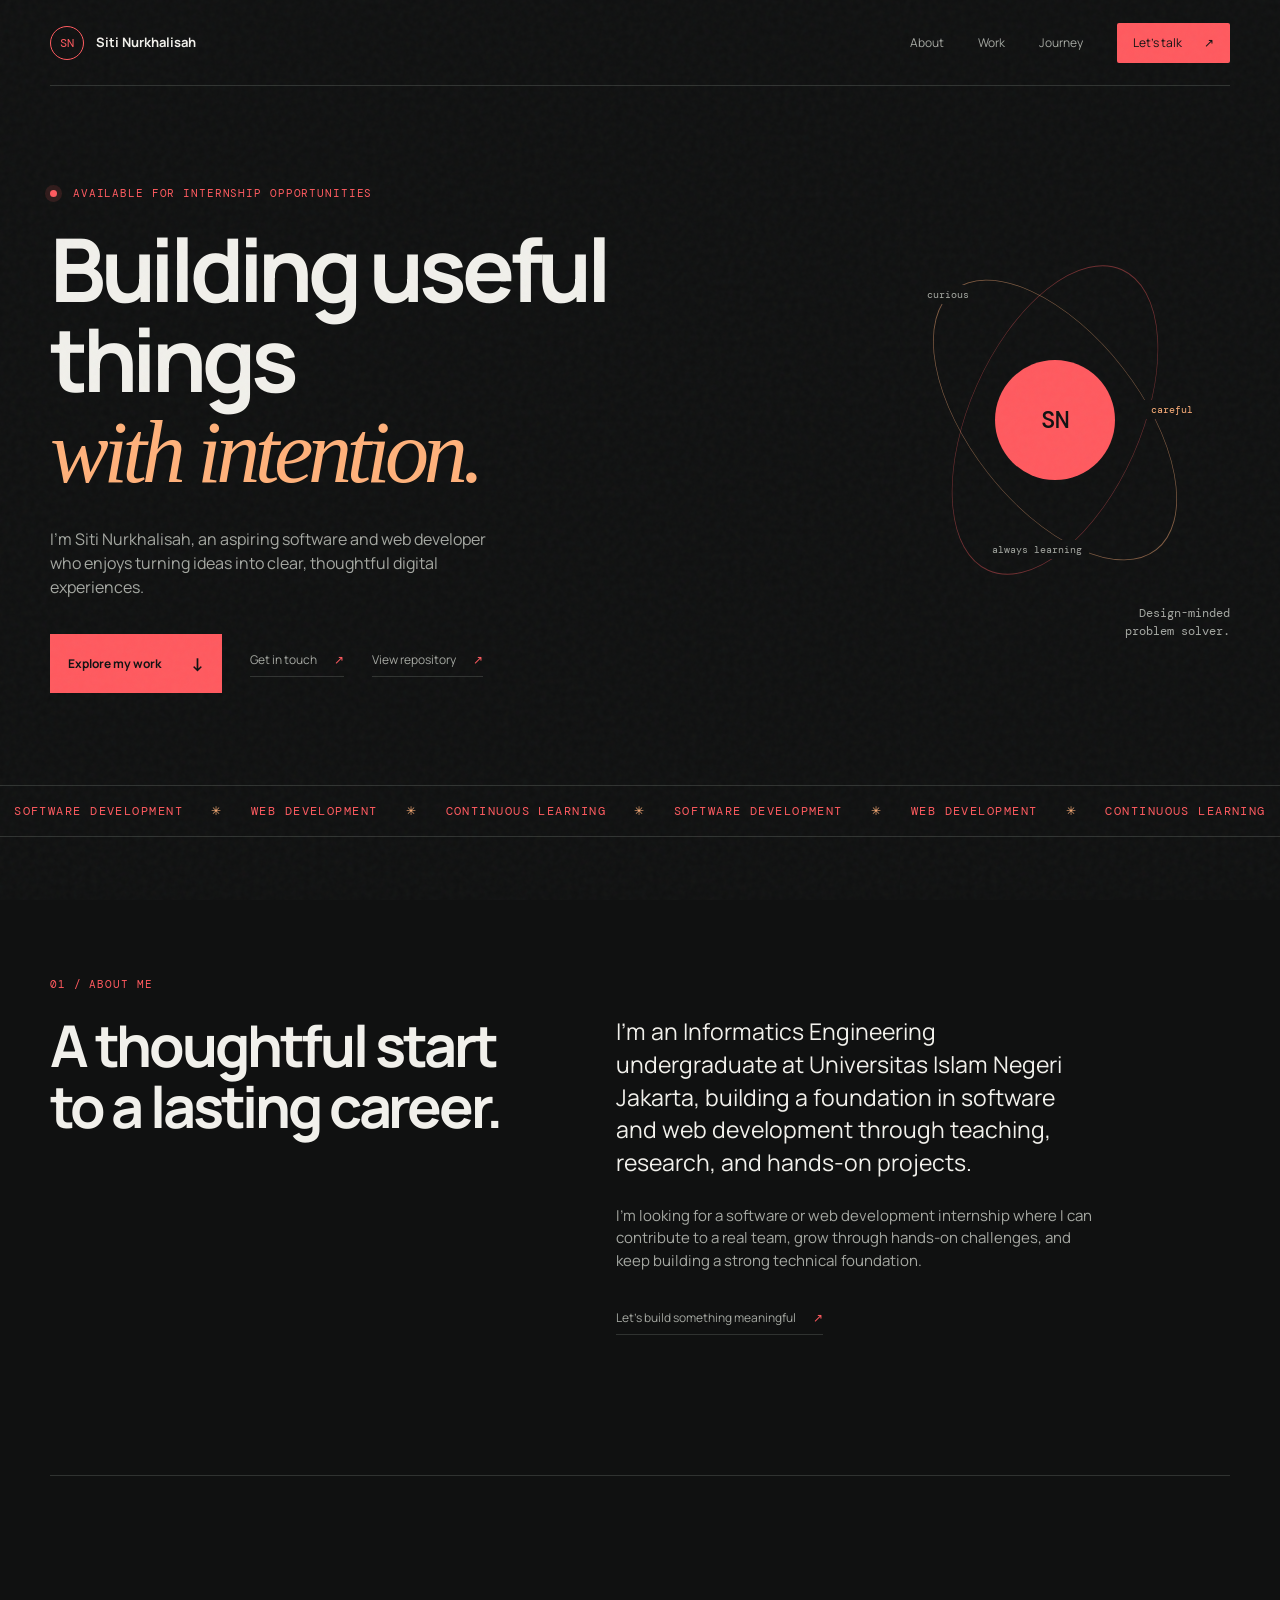
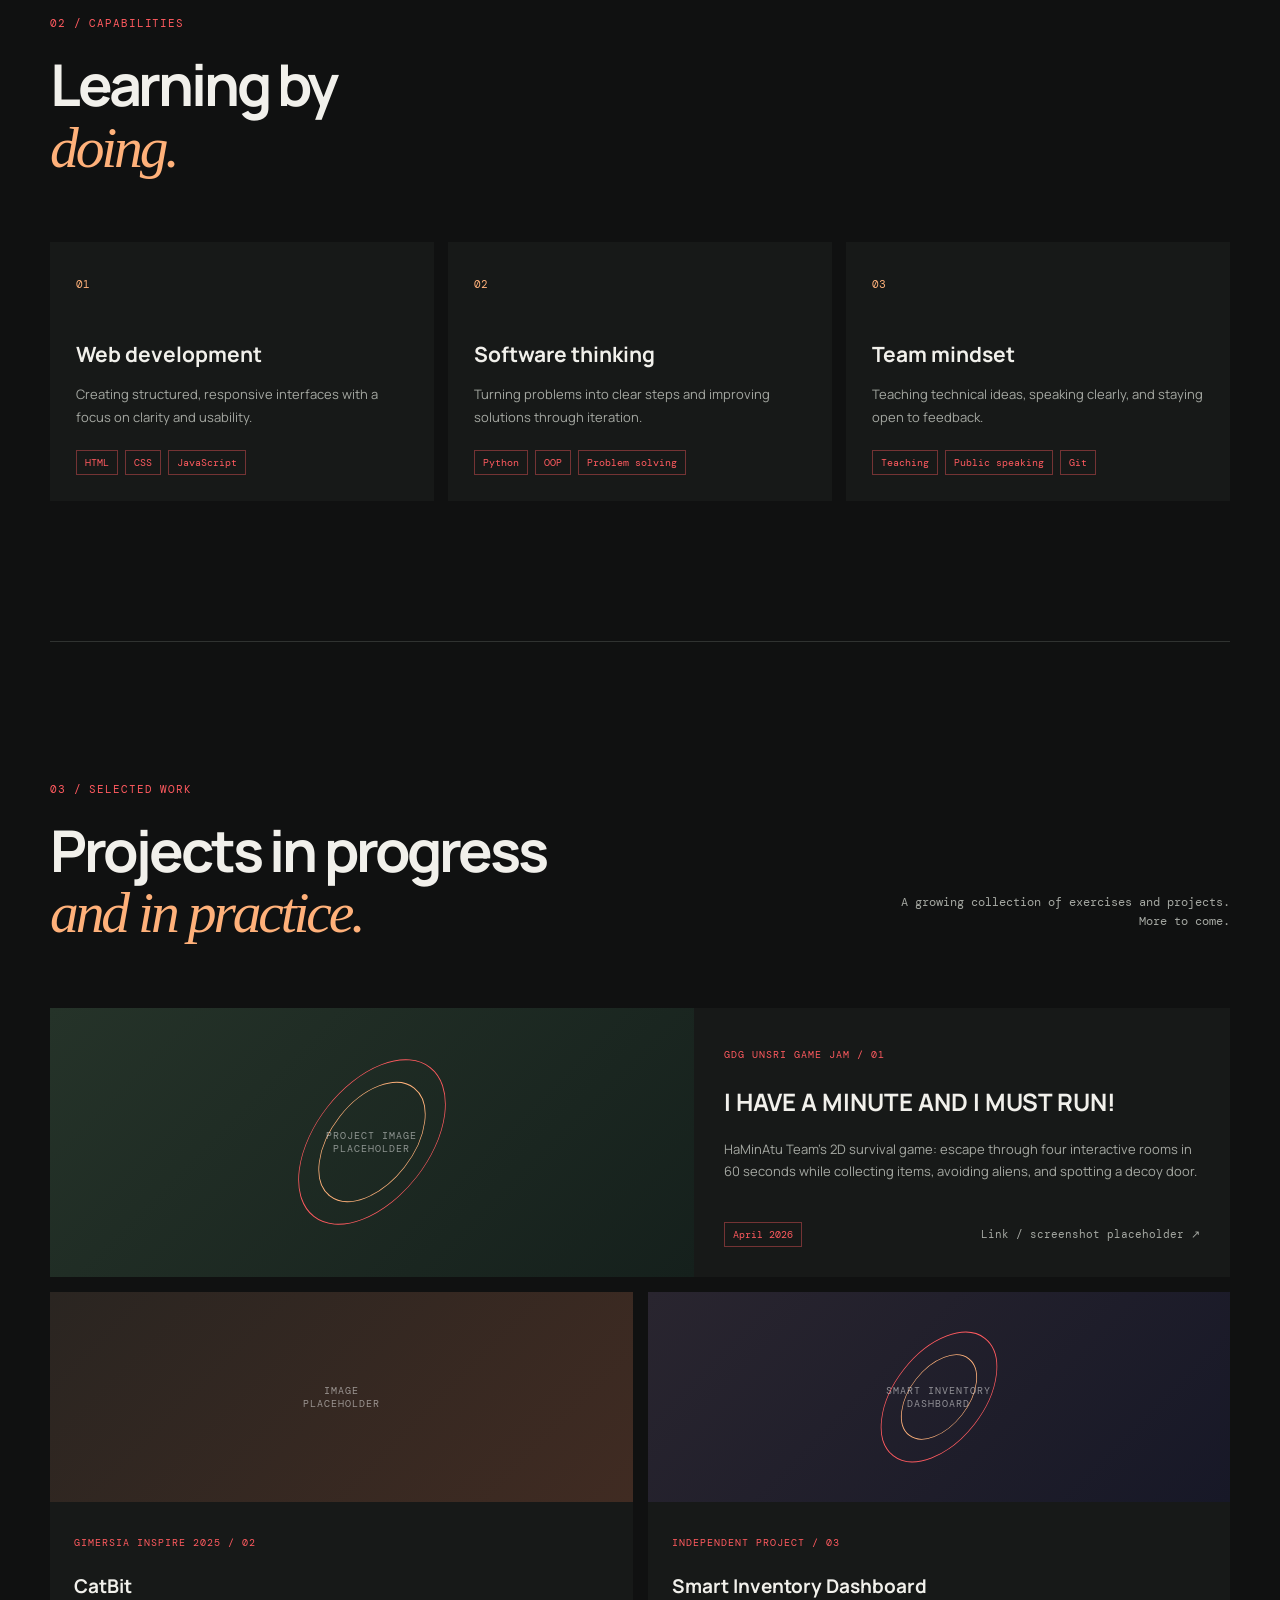
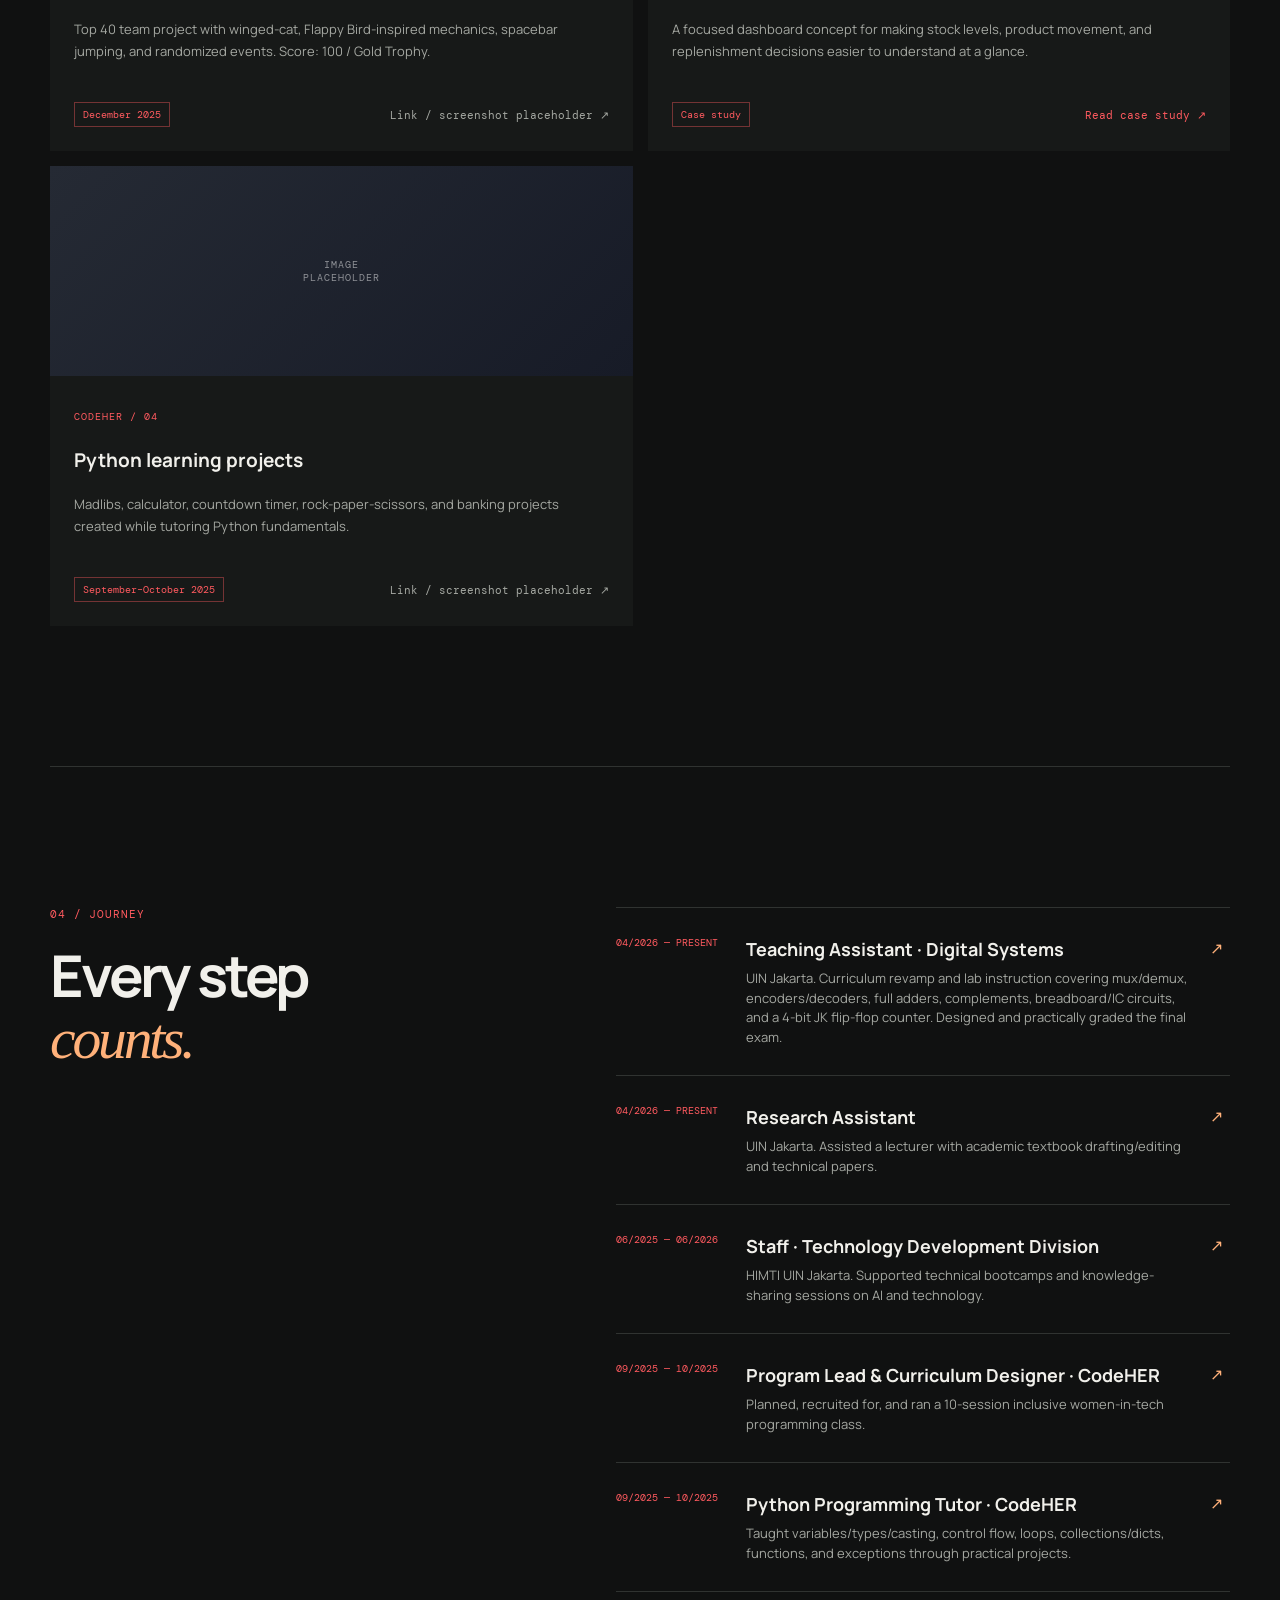
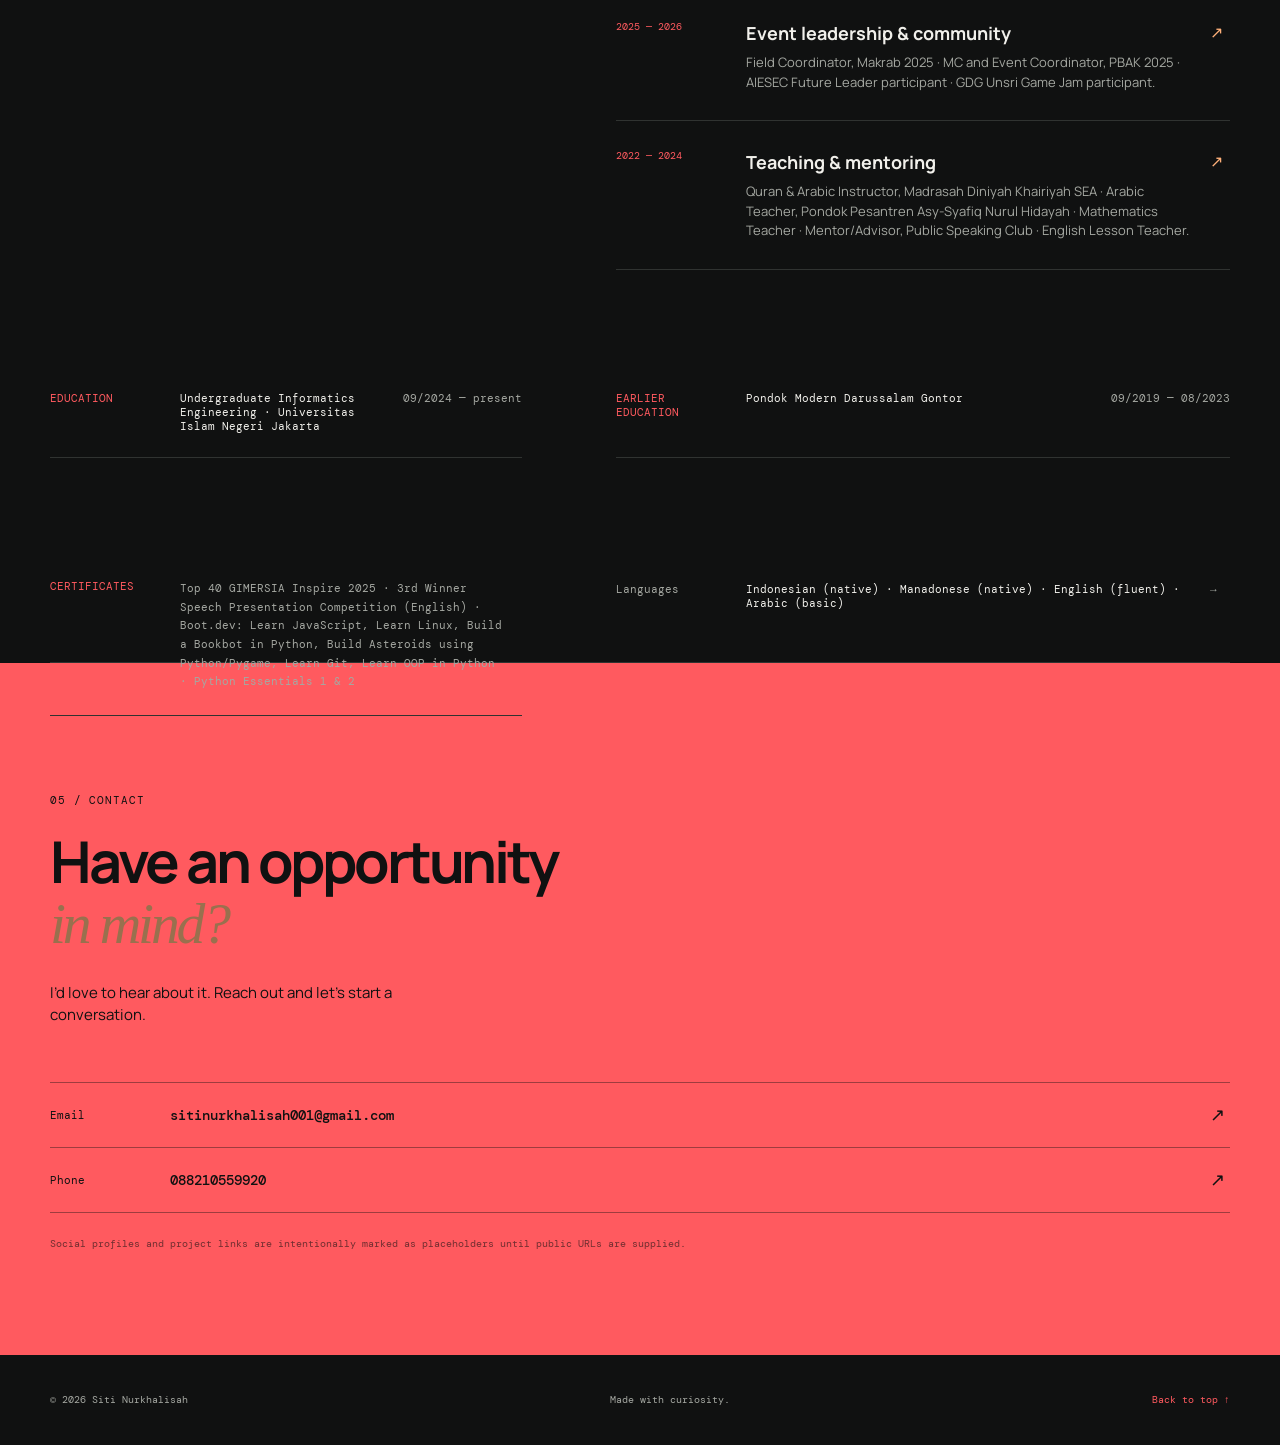
==== commit c5ad5524: "Add Smart Inventory Dashboard case study Co-authored-by: Copilot App <223556219+Copilot@users.norepl" ====
--- a/index.html
+++ b/index.html
@@ -152,9 +152,18 @@
               </div>
             </article>
             <article class="project-card">
+              <div class="project-visual visual-inventory"><span class="visual-caption">SMART INVENTORY<br />DASHBOARD</span><span class="visual-shape visual-shape-small"></span></div>
+              <div class="project-info">
+                <p class="project-type">Independent project / 03</p>
+                <h3>Smart Inventory Dashboard</h3>
+                <p>A focused dashboard concept for making stock levels, product movement, and replenishment decisions easier to understand at a glance.</p>
+                <div class="project-footer"><span class="project-status">Case study</span><a class="placeholder-link project-link" href="smart-inventory-dashboard.html">Read case study ↗</a></div>
+              </div>
+            </article>
+            <article class="project-card">
               <div class="project-visual visual-three"><span class="visual-caption">IMAGE<br />PLACEHOLDER</span></div>
               <div class="project-info">
-                <p class="project-type">CodeHER / 03</p>
+                <p class="project-type">CodeHER / 04</p>
                 <h3>Python learning projects</h3>
                 <p>Madlibs, calculator, countdown timer, rock-paper-scissors, and banking projects created while tutoring Python fundamentals.</p>
                 <div class="project-footer"><span class="project-status">September–October 2025</span><span class="placeholder-link">Link / screenshot placeholder ↗</span></div>
--- a/styles.css
+++ b/styles.css
@@ -1,6 +1,7 @@
 :root{--bg:#101111;--surface:#171918;--line:#303331;--text:#f1f0eb;--muted:#a5a8a2;--acid:#ff5a5f;--warm:#ffb17a;--serif:Georgia,"Times New Roman",serif;--sans:"Manrope",Arial,sans-serif;--mono:"DM Mono",monospace}*{box-sizing:border-box}html{scroll-behavior:smooth}body{margin:0;background:var(--bg);color:var(--text);font-family:var(--sans);line-height:1.5}.noise{position:fixed;inset:0;opacity:.035;pointer-events:none;z-index:10;background-image:url("data:image/svg+xml,%3Csvg viewBox='0 0 180 180' xmlns='http://www.w3.org/2000/svg'%3E%3Cfilter id='n'%3E%3CfeTurbulence type='fractalNoise' baseFrequency='.8' numOctaves='4' stitchTiles='stitch'/%3E%3C/filter%3E%3Crect width='100%25' height='100%25' filter='url(%23n)'/%3E%3C/svg%3E")}.section-shell{width:min(1180px,calc(100% - 80px));margin:auto}.site-header{height:86px;width:min(1180px,calc(100% - 80px));margin:auto;display:flex;align-items:center;justify-content:space-between;border-bottom:1px solid var(--line)}.brand{color:var(--text);display:flex;align-items:center;gap:12px;text-decoration:none;font-size:13px;font-weight:700}.brand-mark{display:grid;place-items:center;width:34px;height:34px;border:1px solid var(--acid);border-radius:50%;color:var(--acid);font:12px var(--mono)}.site-nav{display:flex;align-items:center;gap:34px;font-size:12px}.site-nav a,.text-link{color:var(--muted);text-decoration:none;transition:color .2s}.site-nav a:hover,.text-link:hover{color:var(--acid)}.nav-cta{color:var(--bg)!important;background:var(--acid);padding:11px 16px;border-radius:2px}.nav-cta span{margin-left:20px}.menu-toggle{display:none;background:none;border:0}.hero{min-height:630px;display:grid;grid-template-columns:1fr 370px;align-items:center;padding:100px 0 92px}.eyebrow{font:11px var(--mono);letter-spacing:.08em;text-transform:uppercase;color:var(--acid);margin:0 0 24px}.pulse{display:inline-block;width:7px;height:7px;background:var(--acid);border-radius:50%;margin-right:8px;box-shadow:0 0 0 5px #d7f36b22}.hero h1{font-size:clamp(50px,7vw,88px);line-height:1.02;letter-spacing:-.06em;margin:0 0 30px;font-weight:700}.hero h1 em,.section-heading em,.contact-section em{font-family:var(--serif);font-weight:400;color:var(--warm)}.hero-intro{color:var(--muted);max-width:450px;font-size:16px;margin:0 0 35px}.hero-actions{display:flex;align-items:center;gap:28px}.button{display:inline-flex;gap:30px;align-items:center;text-decoration:none;font-size:12px;font-weight:700}.button-primary{background:var(--acid);color:var(--bg);padding:16px 18px}.button-primary span{font-size:18px}.text-link{font-size:12px;border-bottom:1px solid var(--line);padding-bottom:7px}.text-link span{margin-left:15px;color:var(--acid)}.hero-aside{position:relative;height:400px;display:flex;align-items:flex-end;justify-content:flex-end}.orbit{height:330px;width:330px;position:absolute;top:15px;right:10px}.orbit-ring{position:absolute;border:1px solid var(--line);border-radius:50%;inset:0}.orbit-ring-one{transform:rotate(24deg) scaleX(.52);border-color:#d7f36b66}.orbit-ring-two{transform:rotate(-38deg) scaleX(.52);border-color:#ffb17a77}.orbit-core{position:absolute;inset:105px;border-radius:50%;display:grid;place-items:center;background:var(--acid);color:var(--bg);font:24px var(--mono);font-weight:500}.orbit-label{position:absolute;font:10px var(--mono);color:var(--muted);background:var(--bg);padding:3px 7px}.orbit-label-one{top:30px;left:30px}.orbit-label-two{right:20px;top:145px;color:var(--warm)}.orbit-label-three{bottom:26px;left:95px}.hero-note{font:12px var(--mono);line-height:1.5;color:var(--muted);text-align:right;margin:0}.ticker{border-top:1px solid var(--line);border-bottom:1px solid var(--line);overflow:hidden;padding:17px 0;color:var(--acid);font:12px var(--mono);letter-spacing:.12em}.ticker-track{display:flex;white-space:nowrap;justify-content:space-around;min-width:1100px}.ticker b{color:var(--warm);font-weight:400}.content-section{padding:140px 0;border-bottom:1px solid var(--line);display:grid;grid-template-columns:40% 1fr;gap:8%}.section-heading h2,.contact-section h2{font-size:clamp(38px,4.5vw,60px);line-height:1.05;letter-spacing:-.055em;margin:0}.about-copy{max-width:530px;padding-top:38px}.about-copy p{color:var(--muted);font-size:15px;max-width:480px}.about-copy .large-copy{color:var(--text);font-size:23px;line-height:1.42;margin:0 0 26px}.about-copy .text-link{display:inline-block;margin-top:22px}.skills-section{display:block}.section-heading.compact{margin-bottom:64px}.skills-grid{display:grid;grid-template-columns:repeat(3,1fr);gap:14px}.skill-card{background:var(--surface);padding:27px 25px 25px;min-height:240px;border:1px solid transparent;transition:border-color .2s,transform .2s}.skill-card:hover{border-color:var(--acid);transform:translateY(-4px)}.card-number{font:11px var(--mono);color:var(--warm)}.skill-card h3{font-size:21px;margin:45px 0 11px}.skill-card p,.project-info p{color:var(--muted);font-size:13px;line-height:1.7}.skill-tags{display:flex;gap:7px;flex-wrap:wrap;margin-top:22px}.skill-tags span,.project-status{font:10px var(--mono);color:var(--acid);border:1px solid #d7f36b66;padding:5px 8px}.work-section{display:block}.row-heading{display:flex;justify-content:space-between;align-items:end;margin-bottom:64px}.section-aside{font:12px var(--mono);color:var(--muted);line-height:1.6;text-align:right}.project-list{display:grid;gap:15px}.project-card{background:var(--surface);display:grid;grid-template-columns:1fr 1fr;min-height:260px}.project-featured{grid-template-columns:1.2fr 1fr}.project-visual{position:relative;min-height:260px;overflow:hidden;background:#242927;display:grid;place-items:center}.visual-one{background:linear-gradient(135deg,#253329,#15201c)}.visual-two{background:linear-gradient(135deg,#2a2521,#402b22)}.visual-three{background:linear-gradient(135deg,#252a34,#171b27)}.visual-caption{position:relative;z-index:1;font:10px var(--mono);color:#ffffff80;letter-spacing:.1em;text-align:center}.visual-shape{position:absolute;width:190px;height:190px;border:1px solid var(--acid);border-radius:50%;transform:rotate(38deg) scaleX(.6)}.visual-shape:after{content:"";position:absolute;inset:25px;border:1px solid var(--warm);border-radius:50%}.project-info{padding:30px;display:flex;flex-direction:column;justify-content:center}.project-type{color:var(--acid)!important;font:10px var(--mono)!important;text-transform:uppercase;letter-spacing:.1em}.project-info h3{font-size:24px;margin:13px 0 5px}.project-footer{display:flex;align-items:center;justify-content:space-between;margin-top:27px}.placeholder-link{font:11px var(--mono);color:var(--muted)}.project-pair{display:grid;grid-template-columns:1fr 1fr;gap:15px}.project-pair .project-card{display:block}.project-pair .project-visual{min-height:210px}.project-pair .project-info{padding:24px}.project-pair .project-info h3{font-size:19px}.journey-section{grid-template-columns:40% 1fr}.timeline{border-top:1px solid var(--line)}.timeline-item{display:grid;grid-template-columns:110px 1fr 20px;gap:20px;padding:28px 0;border-bottom:1px solid var(--line);align-items:start}.timeline-date{font:10px var(--mono);text-transform:uppercase;color:var(--acid)}.timeline-item h3{font-size:18px;margin:0 0 6px}.timeline-item p{font-size:13px;color:var(--muted);margin:0}.timeline-arrow{color:var(--warm)}.language-row{display:grid;grid-template-columns:110px 1fr 20px;gap:20px;padding:27px 0;font:11px var(--mono);color:var(--muted)}.language-row strong{font-weight:400;color:var(--text)}.contact-section{background:var(--acid);color:var(--bg);padding:130px 0 105px}.contact-section .eyebrow{color:var(--bg)}.contact-section h2 em{color:#99704e}.contact-copy{font-size:15px;max-width:380px;margin:27px 0 55px}.contact-links{border-top:1px solid #10111166}.contact-link{color:var(--bg);text-decoration:none;display:grid;grid-template-columns:100px 1fr 20px;align-items:center;gap:20px;padding:20px 0;border-bottom:1px solid #10111166;font:11px var(--mono)}.contact-link strong{font-size:14px;font-weight:500}.contact-link b{font-size:18px;font-weight:400}.placeholder-note{font:10px var(--mono);color:#10111199;margin:24px 0 0}.site-footer{height:90px;display:flex;align-items:center;justify-content:space-between;color:var(--muted);font:10px var(--mono)}.site-footer a{color:var(--acid);text-decoration:none}.sr-only{position:absolute;width:1px;height:1px;padding:0;margin:-1px;overflow:hidden;clip:rect(0,0,0,0);white-space:nowrap;border:0}
 .education-strip,.certificate-strip{display:grid;grid-template-columns:110px 1fr auto;gap:20px;padding:24px 0;border-bottom:1px solid var(--line);font:11px var(--mono);align-items:start}.education-strip>span:first-child,.certificate-strip>span{color:var(--acid);text-transform:uppercase}.education-strip strong{font-weight:400}.education-strip span:last-child{color:var(--muted)}.certificate-strip p{margin:0;color:var(--muted);line-height:1.7}
-@media(max-width:760px){.section-shell,.site-header{width:calc(100% - 40px)}.site-header{height:72px}.menu-toggle{display:flex;flex-direction:column;gap:5px;padding:10px}.menu-toggle span:not(.sr-only){display:block;width:20px;height:1px;background:var(--acid)}.site-nav{position:absolute;display:none;top:72px;left:20px;right:20px;background:var(--surface);padding:20px;z-index:5;flex-direction:column;align-items:stretch;gap:20px;border:1px solid var(--line)}.site-nav.open{display:flex}.hero{display:block;min-height:auto;padding:80px 0 95px}.hero h1{font-size:52px}.hero-aside{height:300px;margin-top:45px}.orbit{right:10px;height:260px;width:260px}.orbit-core{inset:82px}.hero-note{position:absolute;bottom:0;left:0;text-align:left}.content-section{display:block;padding:90px 0}.section-heading{margin-bottom:45px}.about-copy{padding-top:0}.skills-grid,.project-pair{grid-template-columns:1fr}.skill-card{min-height:0}.row-heading{display:block;margin-bottom:40px}.section-aside{text-align:left;margin-top:25px}.project-card,.project-featured{display:block}.project-visual,.project-pair .project-visual{min-height:220px}.project-info{padding:25px}.journey-section{display:block}.timeline-item{grid-template-columns:1fr 20px}.timeline-date{grid-column:1/-1}.language-row{grid-template-columns:1fr 20px;gap:10px}.language-row span:first-child{grid-column:1/-1}.contact-section{padding:90px 0 75px}.contact-link{grid-template-columns:65px 1fr 20px;gap:10px}.contact-link strong{font-size:12px;overflow-wrap:anywhere}.site-footer{height:auto;padding:28px 0;display:grid;gap:10px}.site-footer a{grid-column:2;grid-row:1/3;text-align:right;align-self:center}}
+.project-link{color:var(--acid);text-decoration:none}.visual-inventory{background:linear-gradient(135deg,#29252f,#171827)}.visual-shape-small{width:150px;height:150px}.case-hero{padding:74px 0 112px;border-bottom:1px solid var(--line)}.back-link{display:inline-block;margin-bottom:82px}.case-hero h1{font-size:clamp(52px,8vw,100px);line-height:.98;letter-spacing:-.065em;margin:0 0 30px}.case-hero h1 em{font-family:var(--serif);font-weight:400;color:var(--warm)}.case-intro{color:var(--muted);font-size:18px;max-width:490px;margin:0 0 70px}.case-meta{border-top:1px solid var(--line);display:grid;grid-template-columns:repeat(3,1fr);gap:20px;padding-top:20px;font:11px var(--mono)}.case-meta div{display:grid;gap:8px}.case-meta span{color:var(--acid);text-transform:uppercase}.case-meta strong{font-weight:400;color:var(--text)}.case-section{padding:125px 0;display:grid;grid-template-columns:40% 1fr;gap:8%;border-bottom:1px solid var(--line)}.case-copy{max-width:550px;padding-top:38px}.case-copy p{color:var(--muted);font-size:15px;line-height:1.75}.case-copy .large-copy{color:var(--text);font-size:23px;line-height:1.42;margin:0 0 26px}.case-list{border-top:1px solid var(--line);margin-top:38px}.case-list div{display:grid;grid-template-columns:36px 1fr;gap:15px;padding:17px 0;border-bottom:1px solid var(--line)}.case-list span{font:11px var(--mono);color:var(--warm)}.case-list p{margin:0;font-size:13px;line-height:1.6}.case-result{border-bottom:0}.case-button{margin-top:28px}
+@media(max-width:760px){.section-shell,.site-header{width:calc(100% - 40px)}.site-header{height:72px}.menu-toggle{display:flex;flex-direction:column;gap:5px;padding:10px}.menu-toggle span:not(.sr-only){display:block;width:20px;height:1px;background:var(--acid)}.site-nav{position:absolute;display:none;top:72px;left:20px;right:20px;background:var(--surface);padding:20px;z-index:5;flex-direction:column;align-items:stretch;gap:20px;border:1px solid var(--line)}.site-nav.open{display:flex}.hero{display:block;min-height:auto;padding:80px 0 95px}.hero h1{font-size:52px}.hero-aside{height:300px;margin-top:45px}.orbit{right:10px;height:260px;width:260px}.orbit-core{inset:82px}.hero-note{position:absolute;bottom:0;left:0;text-align:left}.content-section{display:block;padding:90px 0}.section-heading{margin-bottom:45px}.about-copy{padding-top:0}.skills-grid,.project-pair{grid-template-columns:1fr}.skill-card{min-height:0}.row-heading{display:block;margin-bottom:40px}.section-aside{text-align:left;margin-top:25px}.project-card,.project-featured{display:block}.project-visual,.project-pair .project-visual{min-height:220px}.project-info{padding:25px}.journey-section{display:block}.timeline-item{grid-template-columns:1fr 20px}.timeline-date{grid-column:1/-1}.language-row{grid-template-columns:1fr 20px;gap:10px}.language-row span:first-child{grid-column:1/-1}.contact-section{padding:90px 0 75px}.contact-link{grid-template-columns:65px 1fr 20px;gap:10px}.contact-link strong{font-size:12px;overflow-wrap:anywhere}.site-footer{height:auto;padding:28px 0;display:grid;gap:10px}.site-footer a{grid-column:2;grid-row:1/3;text-align:right;align-self:center}.case-hero{padding:55px 0 80px}.back-link{margin-bottom:58px}.case-intro{font-size:16px;margin-bottom:52px}.case-meta{grid-template-columns:1fr;gap:18px}.case-section{display:block;padding:90px 0}.case-copy{padding-top:0}.case-section .section-heading{margin-bottom:45px}.case-list{margin-top:30px}}
 @media(max-width:760px){.education-strip,.certificate-strip{grid-template-columns:1fr;gap:8px}.education-strip span:last-child{color:var(--muted)}}
 /* Keep the red accent consistent in translucent decorative states. */
 .pulse{box-shadow:0 0 0 5px #ff5a5f22}.orbit-ring-one{border-color:#ff5a5f66}.skill-tags span,.project-status{border-color:#ff5a5f66}.visual-shape{border-color:#ff5a5f}
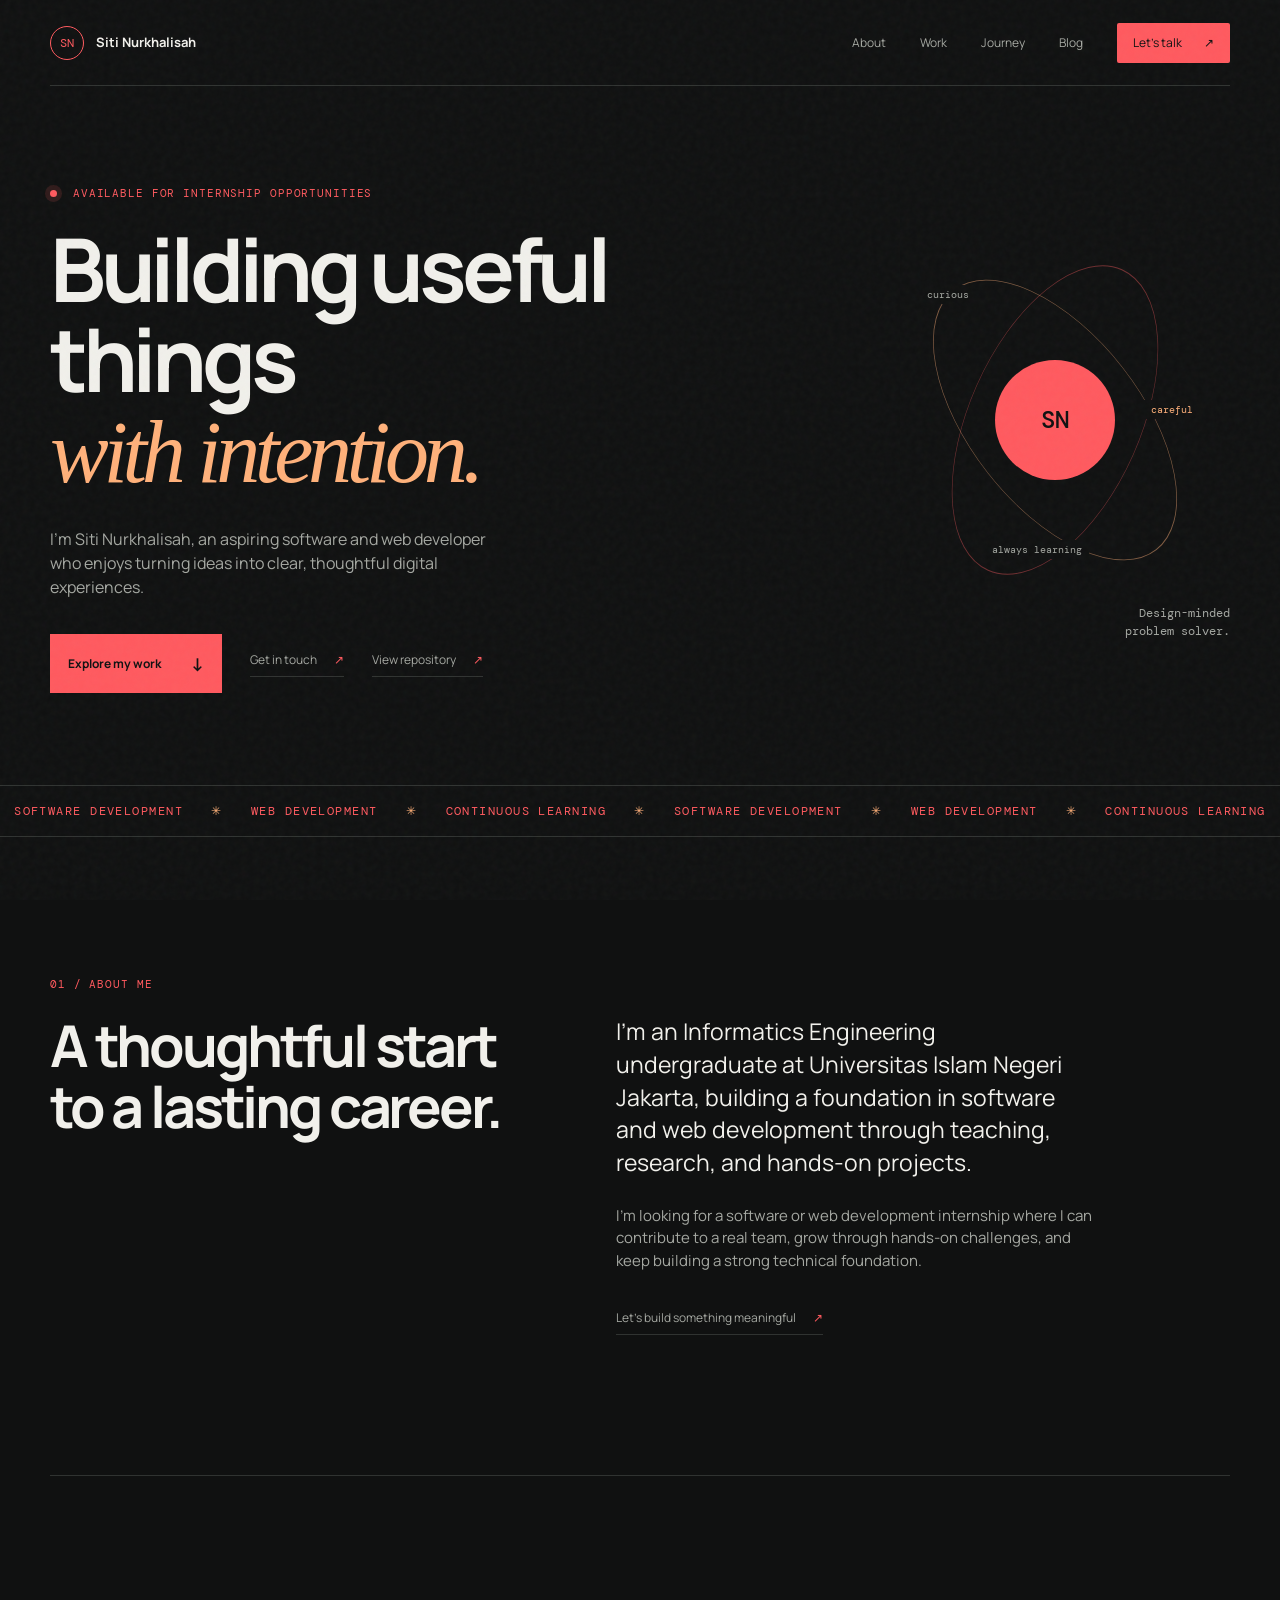
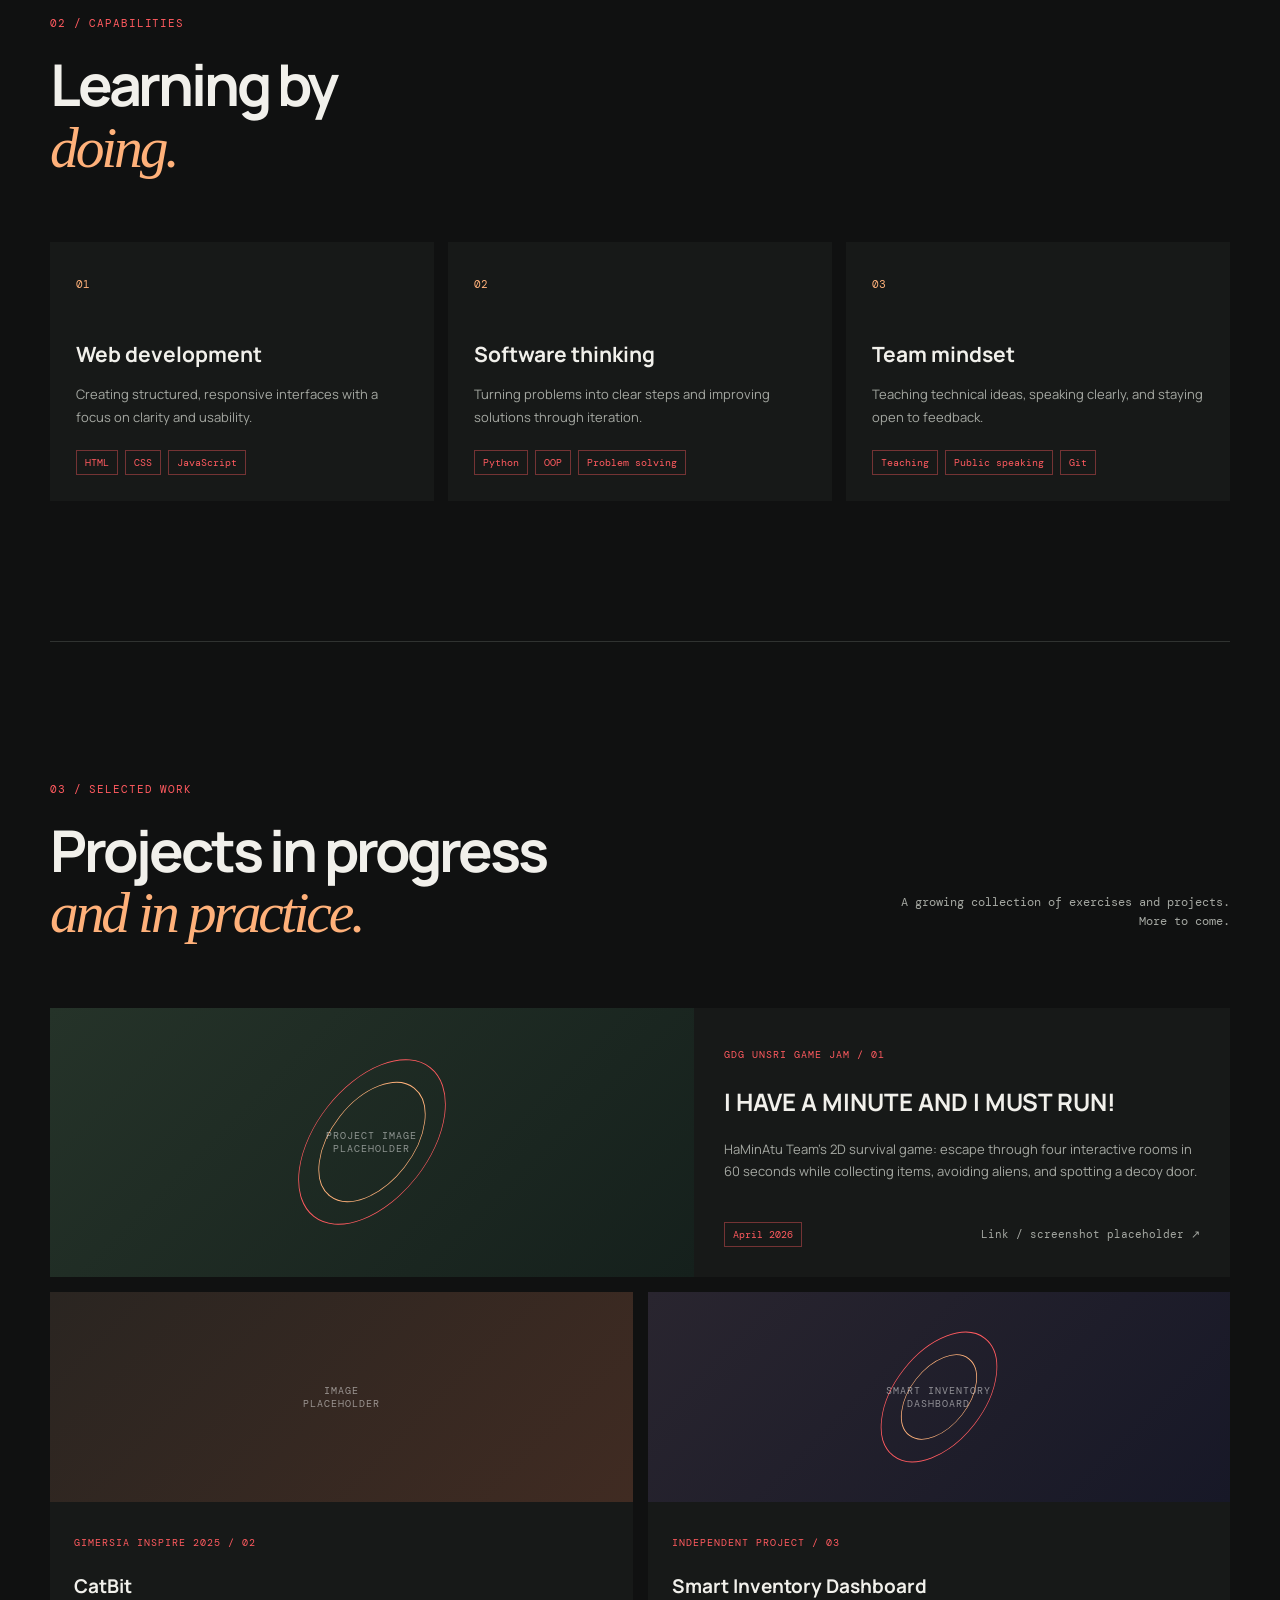
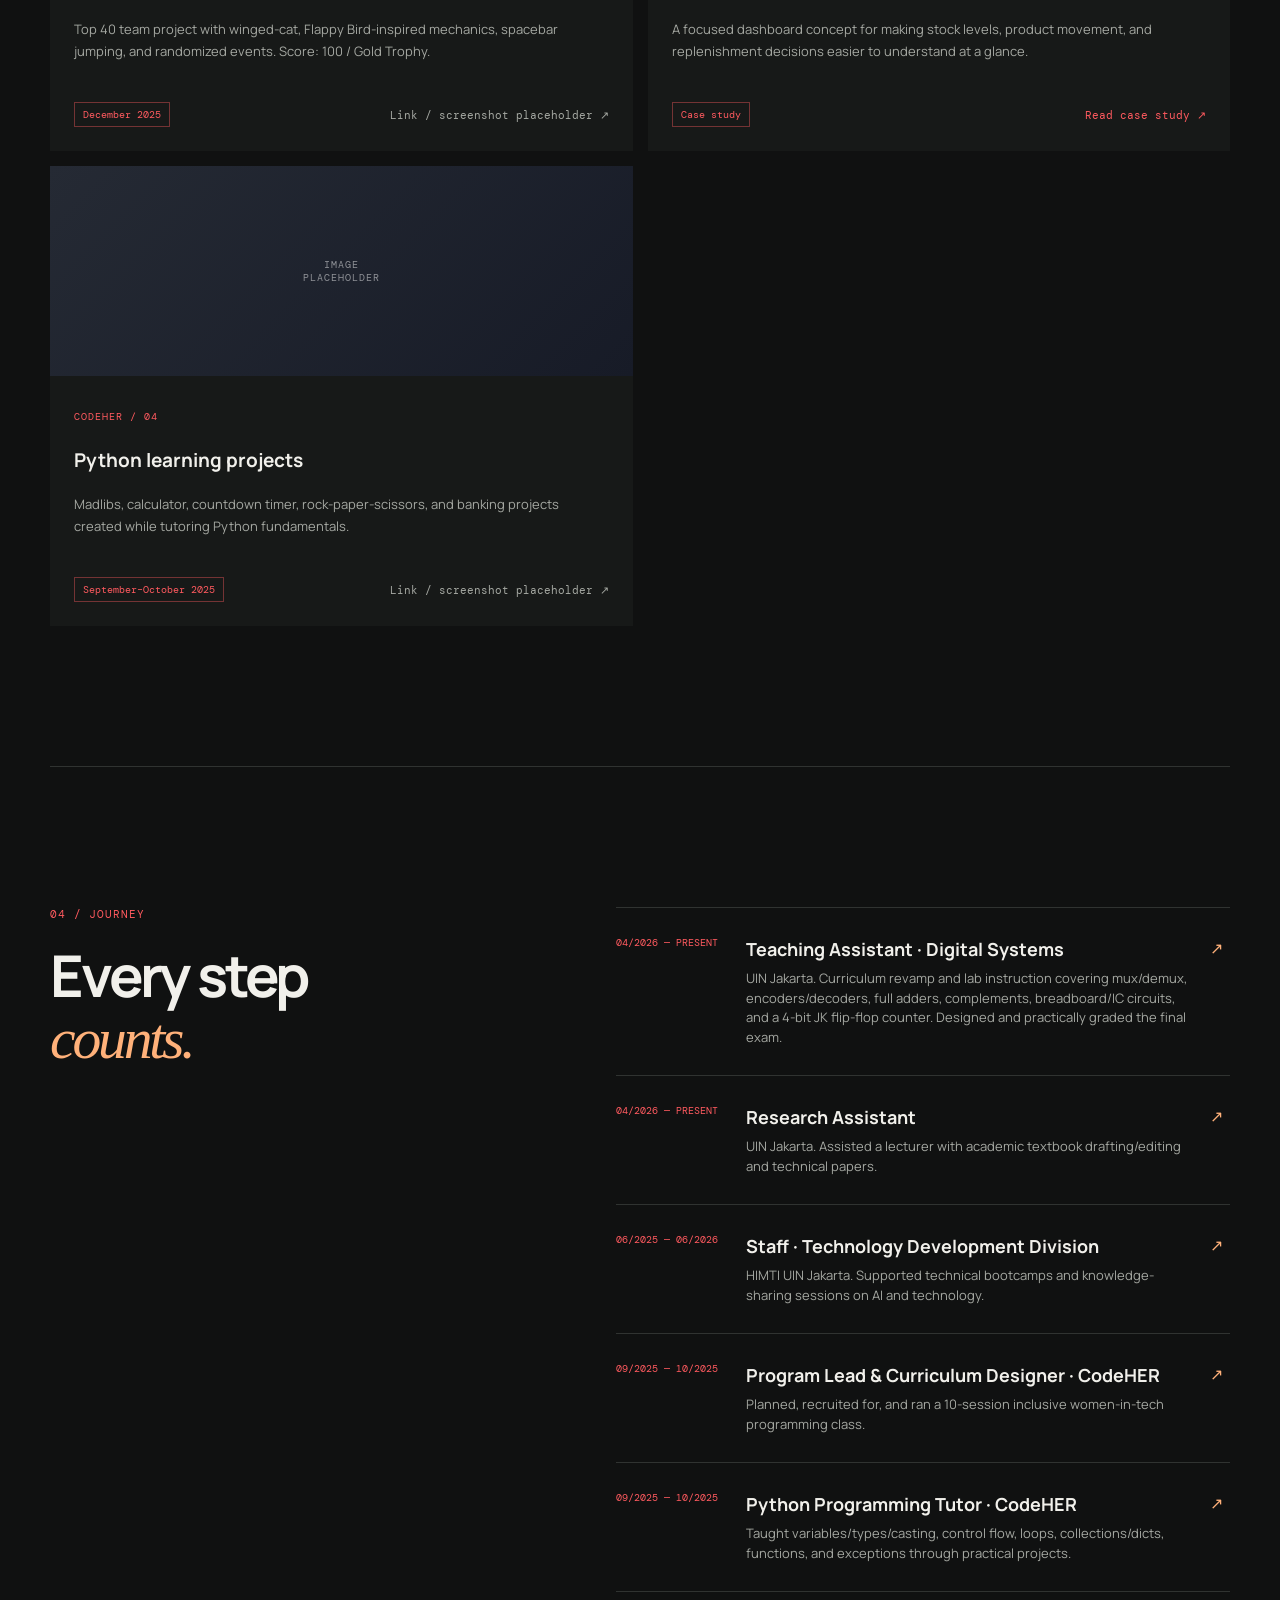
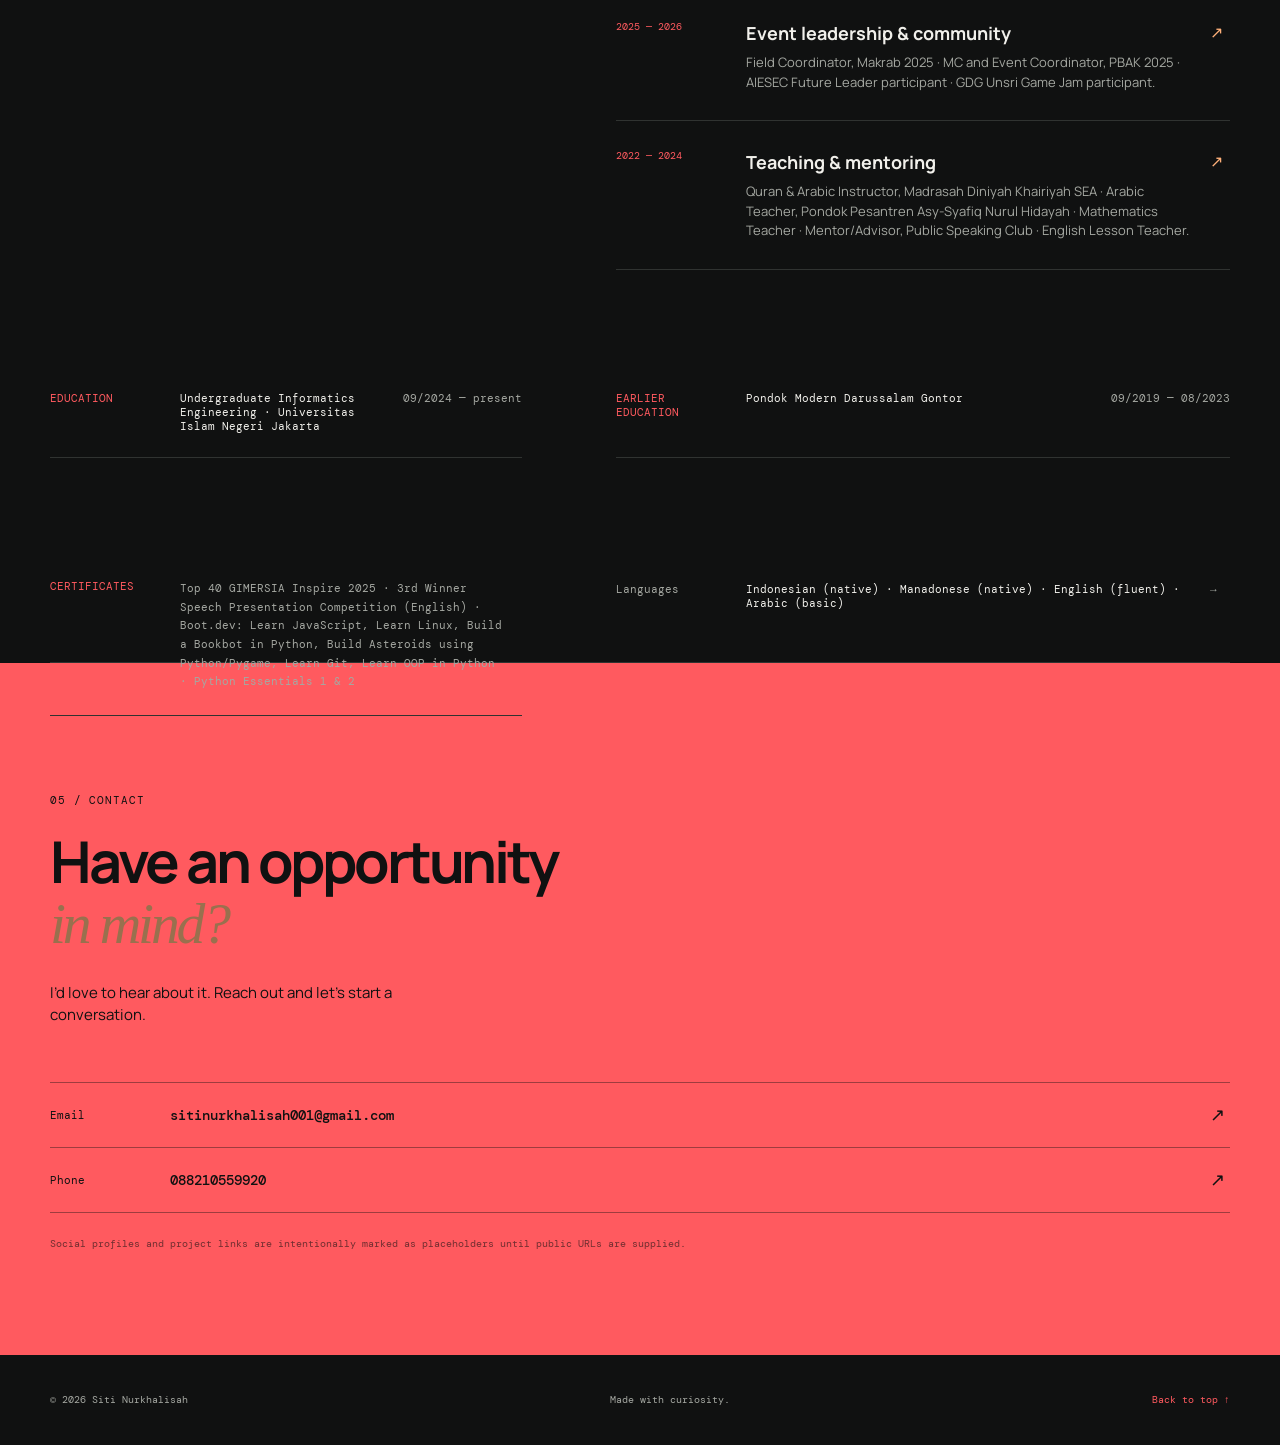
==== commit f4458128: "Add First-Gen Voices blog post Add a portfolio blog index and article page for Jamie's podcast lesso" ====
--- a/index.html
+++ b/index.html
@@ -31,6 +31,7 @@
         <a href="#about">About</a>
         <a href="#work">Work</a>
         <a href="#experience">Journey</a>
+        <a href="blog.html">Blog</a>
         <a href="#contact" class="nav-cta">Let's talk <span>↗</span></a>
       </nav>
     </header>
--- a/styles.css
+++ b/styles.css
@@ -1,8 +1,36 @@
 :root{--bg:#101111;--surface:#171918;--line:#303331;--text:#f1f0eb;--muted:#a5a8a2;--acid:#ff5a5f;--warm:#ffb17a;--serif:Georgia,"Times New Roman",serif;--sans:"Manrope",Arial,sans-serif;--mono:"DM Mono",monospace}*{box-sizing:border-box}html{scroll-behavior:smooth}body{margin:0;background:var(--bg);color:var(--text);font-family:var(--sans);line-height:1.5}.noise{position:fixed;inset:0;opacity:.035;pointer-events:none;z-index:10;background-image:url("data:image/svg+xml,%3Csvg viewBox='0 0 180 180' xmlns='http://www.w3.org/2000/svg'%3E%3Cfilter id='n'%3E%3CfeTurbulence type='fractalNoise' baseFrequency='.8' numOctaves='4' stitchTiles='stitch'/%3E%3C/filter%3E%3Crect width='100%25' height='100%25' filter='url(%23n)'/%3E%3C/svg%3E")}.section-shell{width:min(1180px,calc(100% - 80px));margin:auto}.site-header{height:86px;width:min(1180px,calc(100% - 80px));margin:auto;display:flex;align-items:center;justify-content:space-between;border-bottom:1px solid var(--line)}.brand{color:var(--text);display:flex;align-items:center;gap:12px;text-decoration:none;font-size:13px;font-weight:700}.brand-mark{display:grid;place-items:center;width:34px;height:34px;border:1px solid var(--acid);border-radius:50%;color:var(--acid);font:12px var(--mono)}.site-nav{display:flex;align-items:center;gap:34px;font-size:12px}.site-nav a,.text-link{color:var(--muted);text-decoration:none;transition:color .2s}.site-nav a:hover,.text-link:hover{color:var(--acid)}.nav-cta{color:var(--bg)!important;background:var(--acid);padding:11px 16px;border-radius:2px}.nav-cta span{margin-left:20px}.menu-toggle{display:none;background:none;border:0}.hero{min-height:630px;display:grid;grid-template-columns:1fr 370px;align-items:center;padding:100px 0 92px}.eyebrow{font:11px var(--mono);letter-spacing:.08em;text-transform:uppercase;color:var(--acid);margin:0 0 24px}.pulse{display:inline-block;width:7px;height:7px;background:var(--acid);border-radius:50%;margin-right:8px;box-shadow:0 0 0 5px #d7f36b22}.hero h1{font-size:clamp(50px,7vw,88px);line-height:1.02;letter-spacing:-.06em;margin:0 0 30px;font-weight:700}.hero h1 em,.section-heading em,.contact-section em{font-family:var(--serif);font-weight:400;color:var(--warm)}.hero-intro{color:var(--muted);max-width:450px;font-size:16px;margin:0 0 35px}.hero-actions{display:flex;align-items:center;gap:28px}.button{display:inline-flex;gap:30px;align-items:center;text-decoration:none;font-size:12px;font-weight:700}.button-primary{background:var(--acid);color:var(--bg);padding:16px 18px}.button-primary span{font-size:18px}.text-link{font-size:12px;border-bottom:1px solid var(--line);padding-bottom:7px}.text-link span{margin-left:15px;color:var(--acid)}.hero-aside{position:relative;height:400px;display:flex;align-items:flex-end;justify-content:flex-end}.orbit{height:330px;width:330px;position:absolute;top:15px;right:10px}.orbit-ring{position:absolute;border:1px solid var(--line);border-radius:50%;inset:0}.orbit-ring-one{transform:rotate(24deg) scaleX(.52);border-color:#d7f36b66}.orbit-ring-two{transform:rotate(-38deg) scaleX(.52);border-color:#ffb17a77}.orbit-core{position:absolute;inset:105px;border-radius:50%;display:grid;place-items:center;background:var(--acid);color:var(--bg);font:24px var(--mono);font-weight:500}.orbit-label{position:absolute;font:10px var(--mono);color:var(--muted);background:var(--bg);padding:3px 7px}.orbit-label-one{top:30px;left:30px}.orbit-label-two{right:20px;top:145px;color:var(--warm)}.orbit-label-three{bottom:26px;left:95px}.hero-note{font:12px var(--mono);line-height:1.5;color:var(--muted);text-align:right;margin:0}.ticker{border-top:1px solid var(--line);border-bottom:1px solid var(--line);overflow:hidden;padding:17px 0;color:var(--acid);font:12px var(--mono);letter-spacing:.12em}.ticker-track{display:flex;white-space:nowrap;justify-content:space-around;min-width:1100px}.ticker b{color:var(--warm);font-weight:400}.content-section{padding:140px 0;border-bottom:1px solid var(--line);display:grid;grid-template-columns:40% 1fr;gap:8%}.section-heading h2,.contact-section h2{font-size:clamp(38px,4.5vw,60px);line-height:1.05;letter-spacing:-.055em;margin:0}.about-copy{max-width:530px;padding-top:38px}.about-copy p{color:var(--muted);font-size:15px;max-width:480px}.about-copy .large-copy{color:var(--text);font-size:23px;line-height:1.42;margin:0 0 26px}.about-copy .text-link{display:inline-block;margin-top:22px}.skills-section{display:block}.section-heading.compact{margin-bottom:64px}.skills-grid{display:grid;grid-template-columns:repeat(3,1fr);gap:14px}.skill-card{background:var(--surface);padding:27px 25px 25px;min-height:240px;border:1px solid transparent;transition:border-color .2s,transform .2s}.skill-card:hover{border-color:var(--acid);transform:translateY(-4px)}.card-number{font:11px var(--mono);color:var(--warm)}.skill-card h3{font-size:21px;margin:45px 0 11px}.skill-card p,.project-info p{color:var(--muted);font-size:13px;line-height:1.7}.skill-tags{display:flex;gap:7px;flex-wrap:wrap;margin-top:22px}.skill-tags span,.project-status{font:10px var(--mono);color:var(--acid);border:1px solid #d7f36b66;padding:5px 8px}.work-section{display:block}.row-heading{display:flex;justify-content:space-between;align-items:end;margin-bottom:64px}.section-aside{font:12px var(--mono);color:var(--muted);line-height:1.6;text-align:right}.project-list{display:grid;gap:15px}.project-card{background:var(--surface);display:grid;grid-template-columns:1fr 1fr;min-height:260px}.project-featured{grid-template-columns:1.2fr 1fr}.project-visual{position:relative;min-height:260px;overflow:hidden;background:#242927;display:grid;place-items:center}.visual-one{background:linear-gradient(135deg,#253329,#15201c)}.visual-two{background:linear-gradient(135deg,#2a2521,#402b22)}.visual-three{background:linear-gradient(135deg,#252a34,#171b27)}.visual-caption{position:relative;z-index:1;font:10px var(--mono);color:#ffffff80;letter-spacing:.1em;text-align:center}.visual-shape{position:absolute;width:190px;height:190px;border:1px solid var(--acid);border-radius:50%;transform:rotate(38deg) scaleX(.6)}.visual-shape:after{content:"";position:absolute;inset:25px;border:1px solid var(--warm);border-radius:50%}.project-info{padding:30px;display:flex;flex-direction:column;justify-content:center}.project-type{color:var(--acid)!important;font:10px var(--mono)!important;text-transform:uppercase;letter-spacing:.1em}.project-info h3{font-size:24px;margin:13px 0 5px}.project-footer{display:flex;align-items:center;justify-content:space-between;margin-top:27px}.placeholder-link{font:11px var(--mono);color:var(--muted)}.project-pair{display:grid;grid-template-columns:1fr 1fr;gap:15px}.project-pair .project-card{display:block}.project-pair .project-visual{min-height:210px}.project-pair .project-info{padding:24px}.project-pair .project-info h3{font-size:19px}.journey-section{grid-template-columns:40% 1fr}.timeline{border-top:1px solid var(--line)}.timeline-item{display:grid;grid-template-columns:110px 1fr 20px;gap:20px;padding:28px 0;border-bottom:1px solid var(--line);align-items:start}.timeline-date{font:10px var(--mono);text-transform:uppercase;color:var(--acid)}.timeline-item h3{font-size:18px;margin:0 0 6px}.timeline-item p{font-size:13px;color:var(--muted);margin:0}.timeline-arrow{color:var(--warm)}.language-row{display:grid;grid-template-columns:110px 1fr 20px;gap:20px;padding:27px 0;font:11px var(--mono);color:var(--muted)}.language-row strong{font-weight:400;color:var(--text)}.contact-section{background:var(--acid);color:var(--bg);padding:130px 0 105px}.contact-section .eyebrow{color:var(--bg)}.contact-section h2 em{color:#99704e}.contact-copy{font-size:15px;max-width:380px;margin:27px 0 55px}.contact-links{border-top:1px solid #10111166}.contact-link{color:var(--bg);text-decoration:none;display:grid;grid-template-columns:100px 1fr 20px;align-items:center;gap:20px;padding:20px 0;border-bottom:1px solid #10111166;font:11px var(--mono)}.contact-link strong{font-size:14px;font-weight:500}.contact-link b{font-size:18px;font-weight:400}.placeholder-note{font:10px var(--mono);color:#10111199;margin:24px 0 0}.site-footer{height:90px;display:flex;align-items:center;justify-content:space-between;color:var(--muted);font:10px var(--mono)}.site-footer a{color:var(--acid);text-decoration:none}.sr-only{position:absolute;width:1px;height:1px;padding:0;margin:-1px;overflow:hidden;clip:rect(0,0,0,0);white-space:nowrap;border:0}
 .education-strip,.certificate-strip{display:grid;grid-template-columns:110px 1fr auto;gap:20px;padding:24px 0;border-bottom:1px solid var(--line);font:11px var(--mono);align-items:start}.education-strip>span:first-child,.certificate-strip>span{color:var(--acid);text-transform:uppercase}.education-strip strong{font-weight:400}.education-strip span:last-child{color:var(--muted)}.certificate-strip p{margin:0;color:var(--muted);line-height:1.7}
 .project-link{color:var(--acid);text-decoration:none}.visual-inventory{background:linear-gradient(135deg,#29252f,#171827)}.visual-shape-small{width:150px;height:150px}.case-hero{padding:74px 0 112px;border-bottom:1px solid var(--line)}.back-link{display:inline-block;margin-bottom:82px}.case-hero h1{font-size:clamp(52px,8vw,100px);line-height:.98;letter-spacing:-.065em;margin:0 0 30px}.case-hero h1 em{font-family:var(--serif);font-weight:400;color:var(--warm)}.case-intro{color:var(--muted);font-size:18px;max-width:490px;margin:0 0 70px}.case-meta{border-top:1px solid var(--line);display:grid;grid-template-columns:repeat(3,1fr);gap:20px;padding-top:20px;font:11px var(--mono)}.case-meta div{display:grid;gap:8px}.case-meta span{color:var(--acid);text-transform:uppercase}.case-meta strong{font-weight:400;color:var(--text)}.case-section{padding:125px 0;display:grid;grid-template-columns:40% 1fr;gap:8%;border-bottom:1px solid var(--line)}.case-copy{max-width:550px;padding-top:38px}.case-copy p{color:var(--muted);font-size:15px;line-height:1.75}.case-copy .large-copy{color:var(--text);font-size:23px;line-height:1.42;margin:0 0 26px}.case-list{border-top:1px solid var(--line);margin-top:38px}.case-list div{display:grid;grid-template-columns:36px 1fr;gap:15px;padding:17px 0;border-bottom:1px solid var(--line)}.case-list span{font:11px var(--mono);color:var(--warm)}.case-list p{margin:0;font-size:13px;line-height:1.6}.case-result{border-bottom:0}.case-button{margin-top:28px}
+.blog-hero{padding:74px 0 92px;border-bottom:1px solid var(--line)}
+.blog-hero h1{font-size:clamp(52px,8vw,100px);line-height:.98;letter-spacing:-.065em;margin:0 0 28px}
+.blog-hero h1 em{font-family:var(--serif);font-weight:400;color:var(--warm)}
+.blog-intro{color:var(--muted);font-size:18px;max-width:570px;margin:0}
+.blog-list{padding:110px 0 130px}
+.blog-card{display:grid;grid-template-columns:150px 1fr auto;gap:30px;align-items:start;padding:30px 0;border-top:1px solid var(--line)}
+.blog-card:last-child{border-bottom:1px solid var(--line)}
+.blog-card-number{font:11px var(--mono);color:var(--acid)}
+.blog-card h2{font-size:30px;letter-spacing:-.04em;margin:0 0 12px}
+.blog-card p{color:var(--muted);font-size:14px;max-width:620px;margin:0;line-height:1.7}
+.blog-card-link{align-self:center;white-space:nowrap}
+.article-hero{padding:74px 0 94px;border-bottom:1px solid var(--line)}
+.article-hero h1{font-size:clamp(48px,7vw,86px);line-height:1;letter-spacing:-.06em;max-width:800px;margin:0 0 30px}
+.article-hero h1 em{font-family:var(--serif);font-weight:400;color:var(--warm)}
+.article-intro{font-size:20px;line-height:1.5;color:var(--muted);max-width:650px;margin:0}
+.article-layout{display:grid;grid-template-columns:220px minmax(0,680px);gap:8%;padding:110px 0 130px}
+.article-aside{font:11px var(--mono);color:var(--muted);line-height:1.7}
+.article-aside strong{display:block;color:var(--acid);font-weight:400;text-transform:uppercase;margin-bottom:12px}
+.article-copy h2{font-size:32px;letter-spacing:-.04em;margin:0 0 18px;padding-top:8px}
+.article-copy h2:not(:first-child){margin-top:68px}
+.article-copy p{color:var(--muted);font-size:15px;line-height:1.8;margin:0 0 20px}
+.article-copy p strong{color:var(--text)}
+.article-copy ul{padding-left:20px;margin:22px 0 26px}
+.article-copy li{color:var(--muted);font-size:14px;line-height:1.8;padding-left:6px}
+.article-cta{border-top:1px solid var(--line);margin-top:70px;padding-top:28px}
+.article-cta p{color:var(--text);font-size:18px}
+.blog-footer-link{margin-top:22px}
 @media(max-width:760px){.section-shell,.site-header{width:calc(100% - 40px)}.site-header{height:72px}.menu-toggle{display:flex;flex-direction:column;gap:5px;padding:10px}.menu-toggle span:not(.sr-only){display:block;width:20px;height:1px;background:var(--acid)}.site-nav{position:absolute;display:none;top:72px;left:20px;right:20px;background:var(--surface);padding:20px;z-index:5;flex-direction:column;align-items:stretch;gap:20px;border:1px solid var(--line)}.site-nav.open{display:flex}.hero{display:block;min-height:auto;padding:80px 0 95px}.hero h1{font-size:52px}.hero-aside{height:300px;margin-top:45px}.orbit{right:10px;height:260px;width:260px}.orbit-core{inset:82px}.hero-note{position:absolute;bottom:0;left:0;text-align:left}.content-section{display:block;padding:90px 0}.section-heading{margin-bottom:45px}.about-copy{padding-top:0}.skills-grid,.project-pair{grid-template-columns:1fr}.skill-card{min-height:0}.row-heading{display:block;margin-bottom:40px}.section-aside{text-align:left;margin-top:25px}.project-card,.project-featured{display:block}.project-visual,.project-pair .project-visual{min-height:220px}.project-info{padding:25px}.journey-section{display:block}.timeline-item{grid-template-columns:1fr 20px}.timeline-date{grid-column:1/-1}.language-row{grid-template-columns:1fr 20px;gap:10px}.language-row span:first-child{grid-column:1/-1}.contact-section{padding:90px 0 75px}.contact-link{grid-template-columns:65px 1fr 20px;gap:10px}.contact-link strong{font-size:12px;overflow-wrap:anywhere}.site-footer{height:auto;padding:28px 0;display:grid;gap:10px}.site-footer a{grid-column:2;grid-row:1/3;text-align:right;align-self:center}.case-hero{padding:55px 0 80px}.back-link{margin-bottom:58px}.case-intro{font-size:16px;margin-bottom:52px}.case-meta{grid-template-columns:1fr;gap:18px}.case-section{display:block;padding:90px 0}.case-copy{padding-top:0}.case-section .section-heading{margin-bottom:45px}.case-list{margin-top:30px}}
 @media(max-width:760px){.education-strip,.certificate-strip{grid-template-columns:1fr;gap:8px}.education-strip span:last-child{color:var(--muted)}}
+@media(max-width:760px){.blog-hero{padding:55px 0 80px}.blog-hero h1{font-size:52px}.blog-intro{font-size:16px}.blog-list{padding:80px 0 90px}.blog-card{grid-template-columns:1fr;gap:16px}.blog-card h2{font-size:25px}.blog-card-link{justify-self:start}.article-hero{padding:55px 0 80px}.article-hero h1{font-size:50px}.article-intro{font-size:16px}.article-layout{display:block;padding:80px 0 90px}.article-aside{margin-bottom:65px}.article-copy h2{font-size:28px}.article-copy h2:not(:first-child){margin-top:55px}}
 /* Keep the red accent consistent in translucent decorative states. */
 .pulse{box-shadow:0 0 0 5px #ff5a5f22}.orbit-ring-one{border-color:#ff5a5f66}.skill-tags span,.project-status{border-color:#ff5a5f66}.visual-shape{border-color:#ff5a5f}
 @media(prefers-reduced-motion:reduce){html{scroll-behavior:auto}.skill-card,.site-nav a,.text-link{transition:none}.skill-card:hover{transform:none}.orbit-ring{transform:none}.ticker-track{animation:none}}
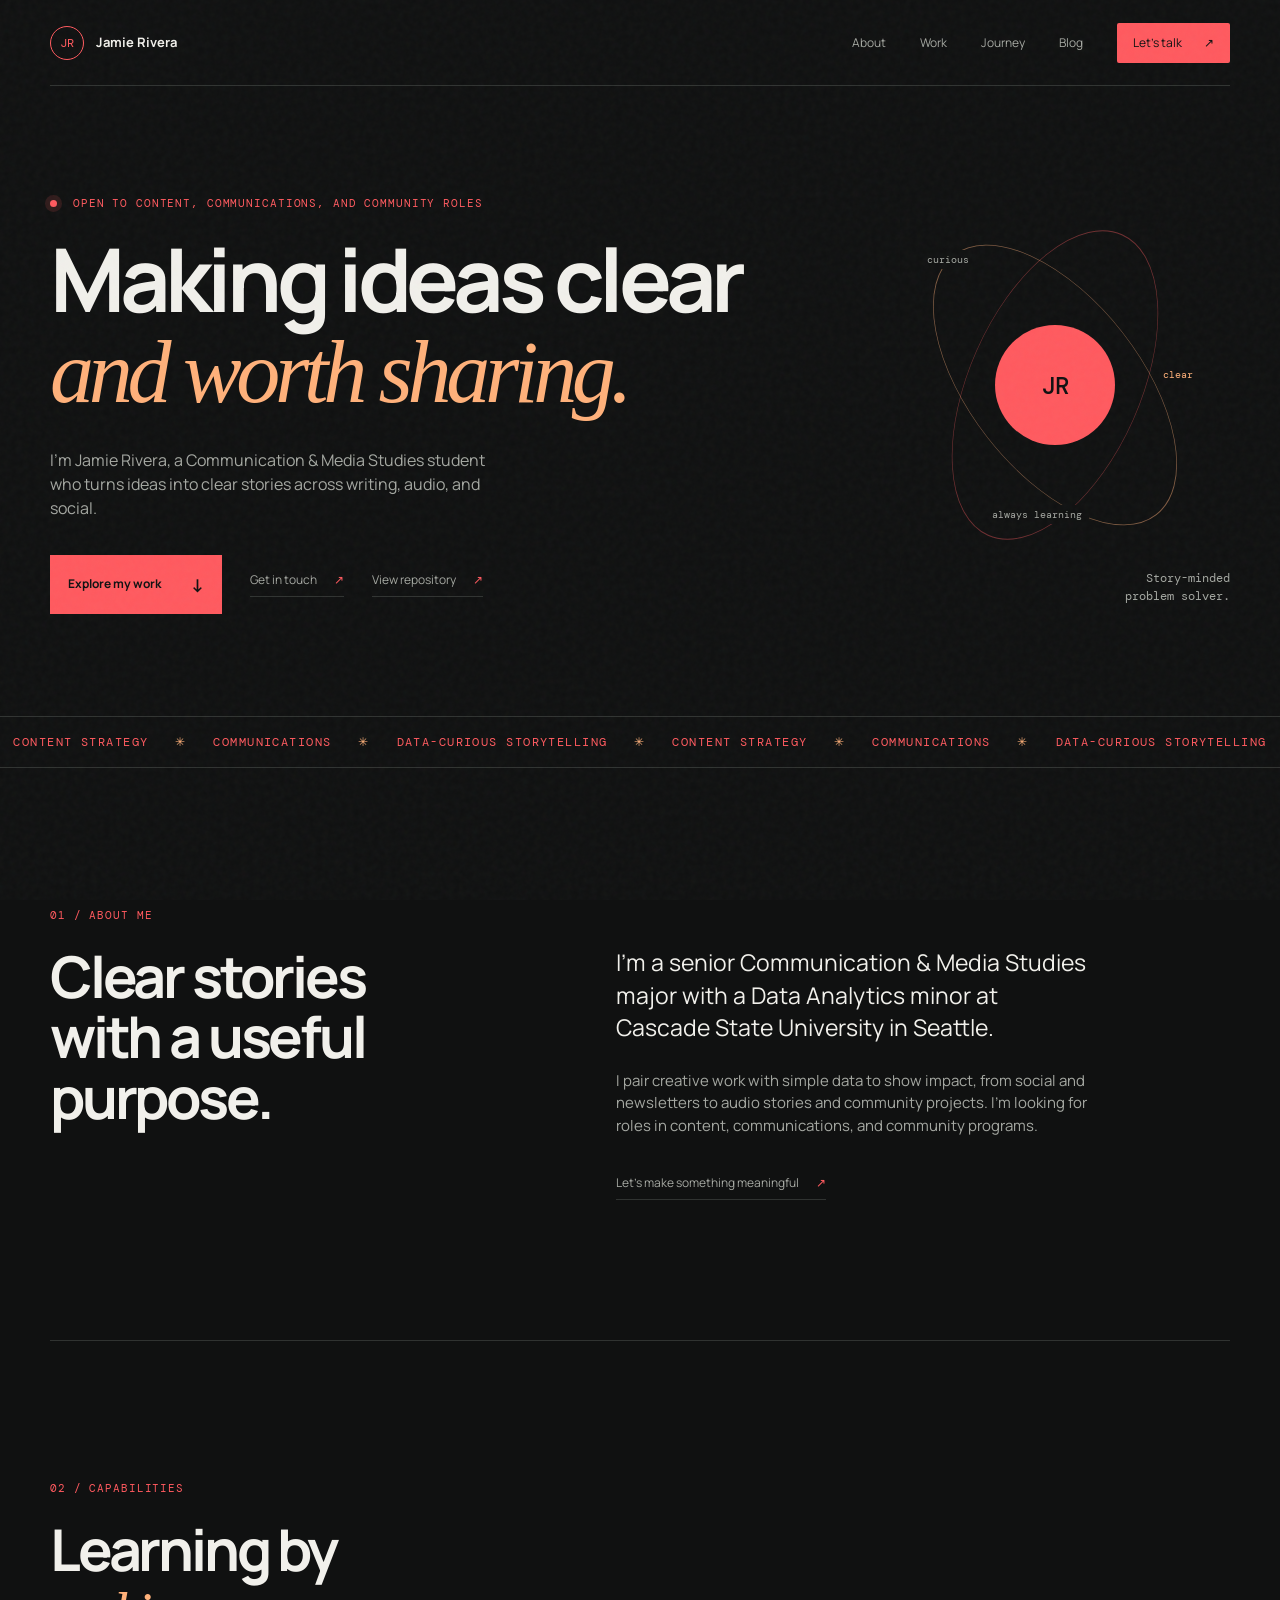
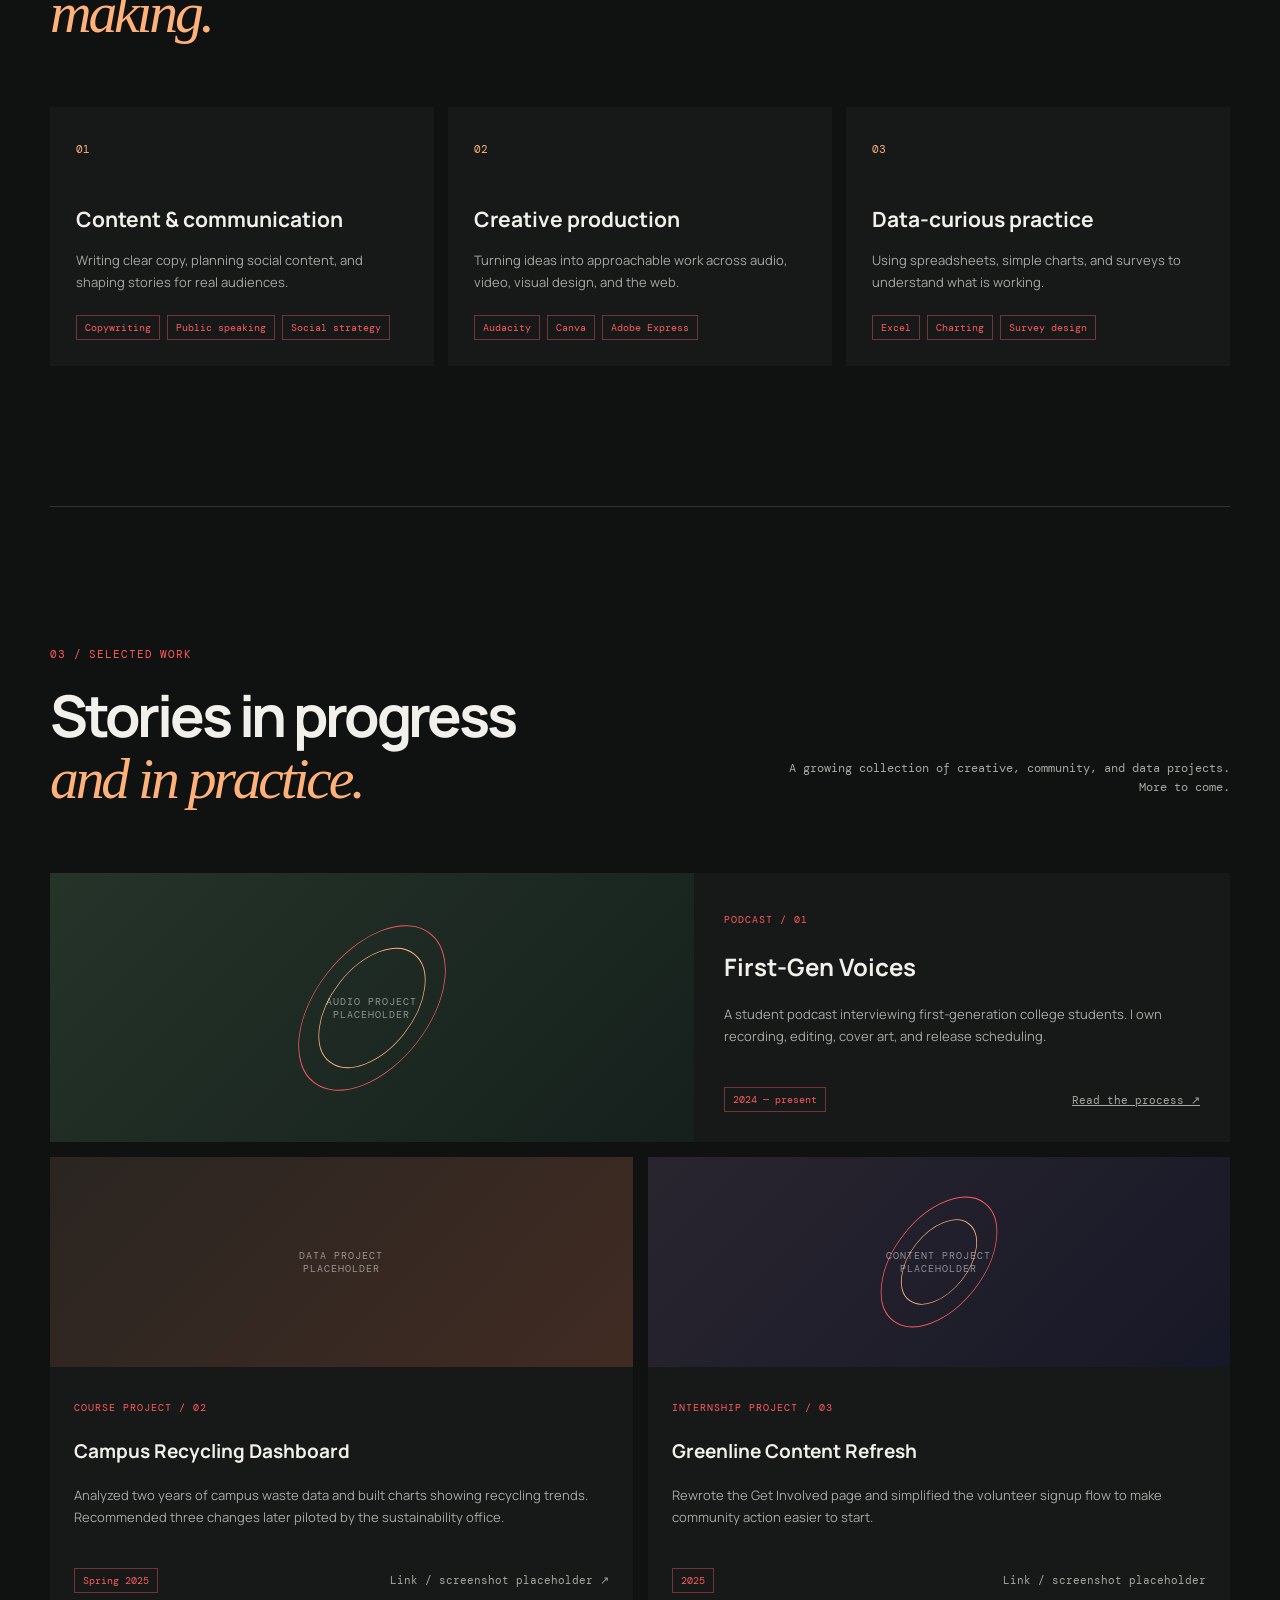
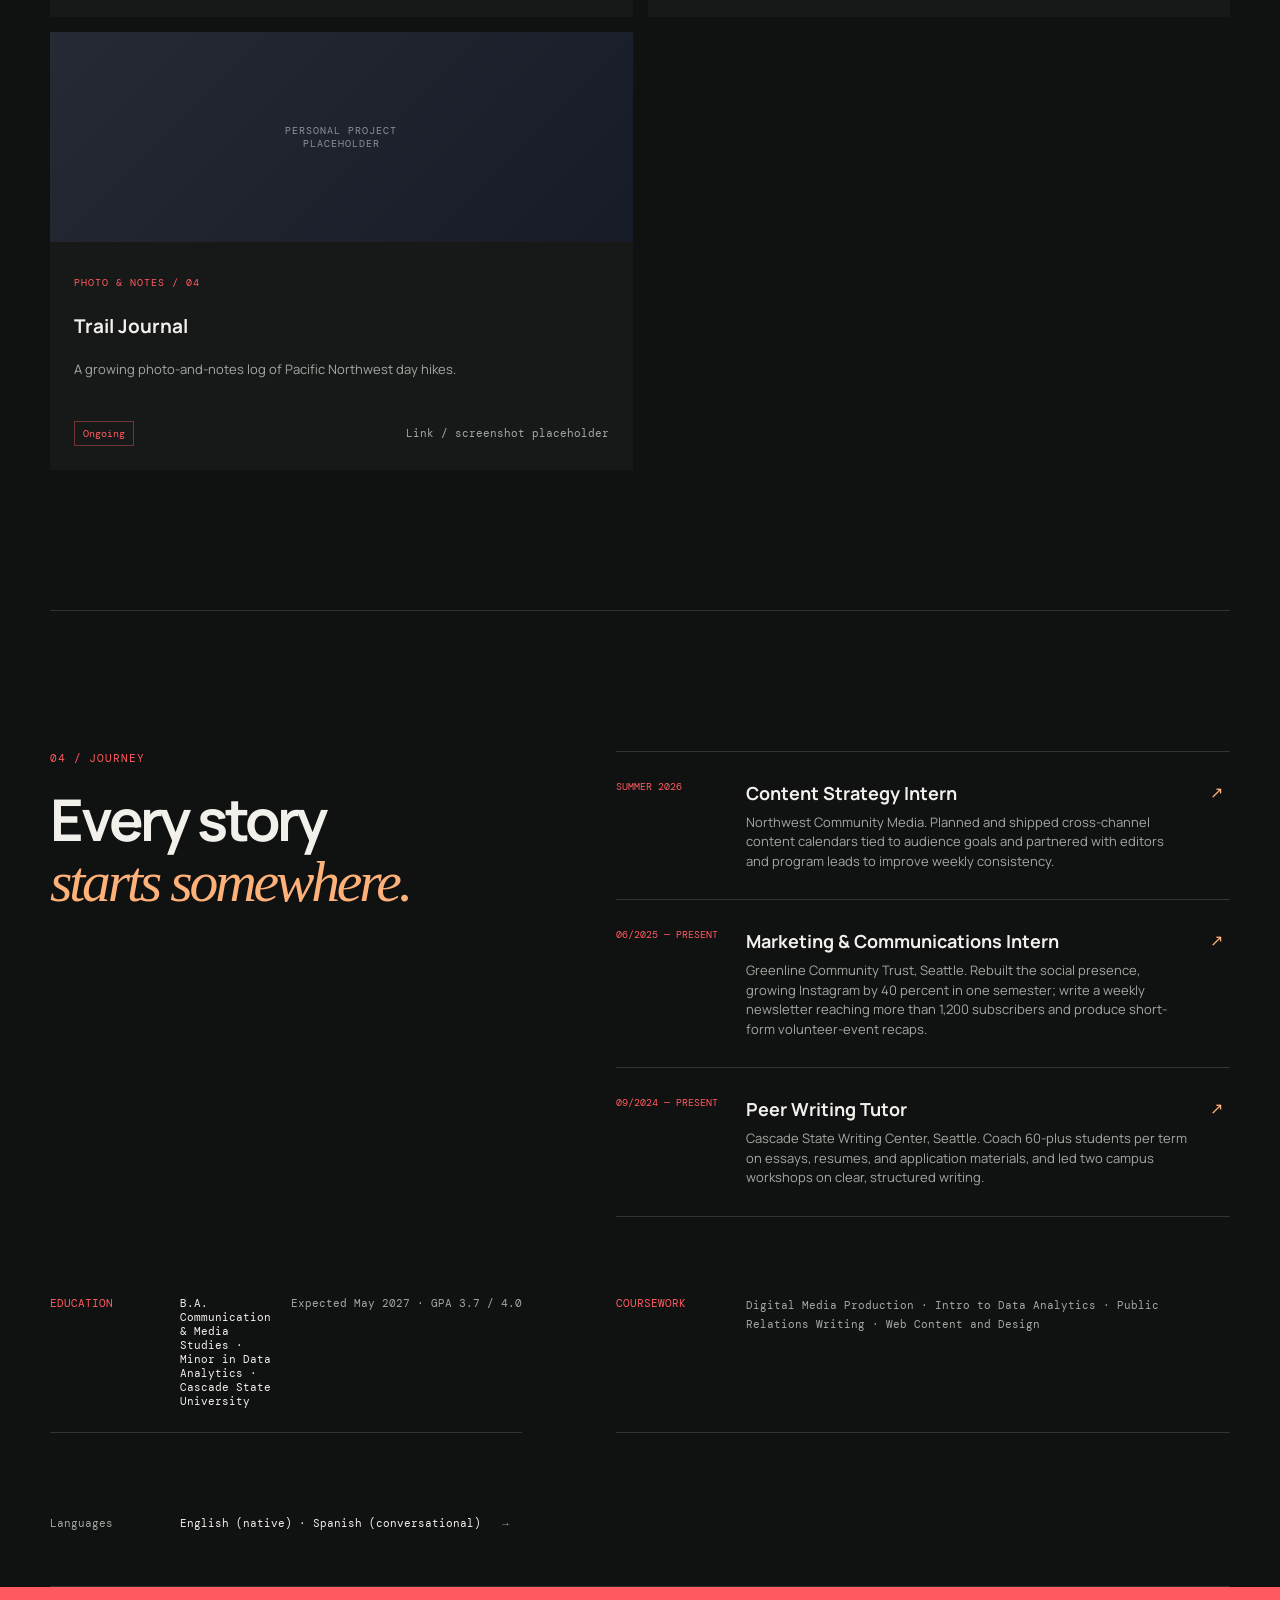
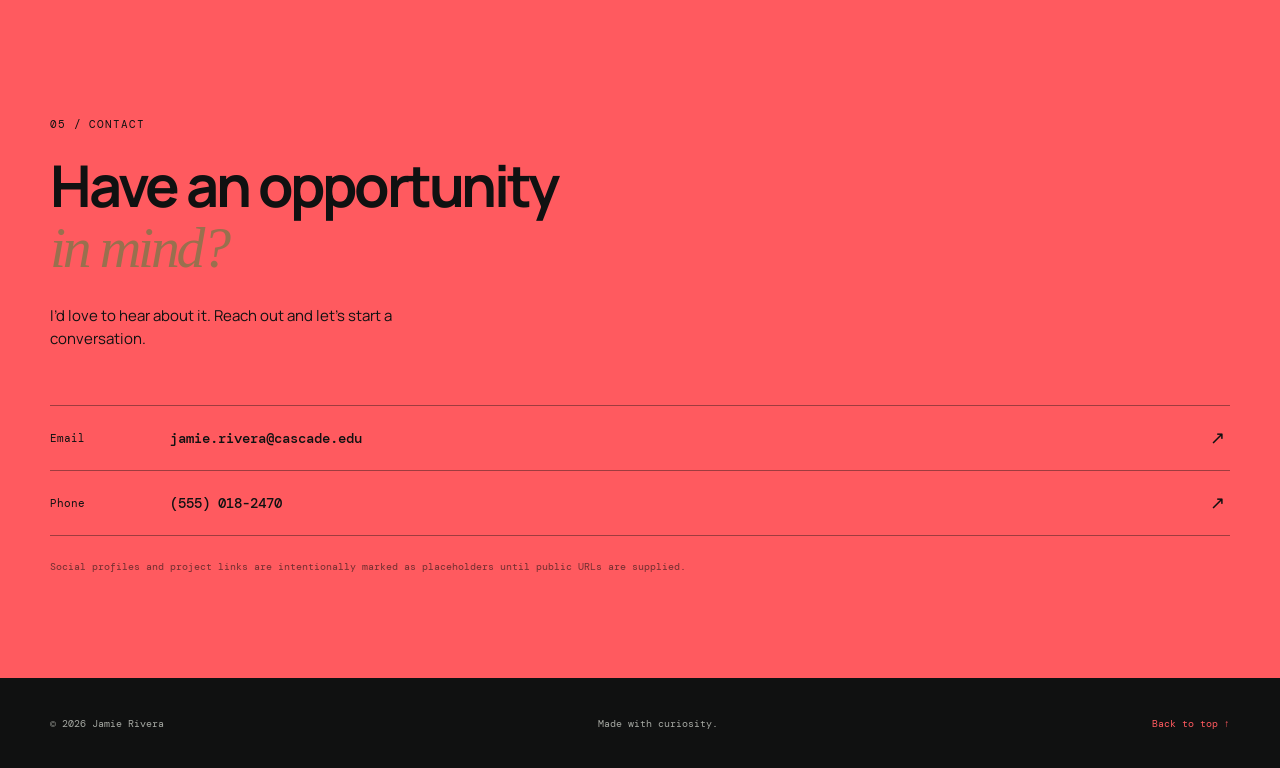
==== commit 930d1064: "Update portfolio for Jamie Rivera Co-authored-by: Copilot App <223556219+Copilot@users.noreply.githu" ====
--- a/index.html
+++ b/index.html
@@ -3,35 +3,20 @@
   <head>
     <meta charset="UTF-8" />
     <meta name="viewport" content="width=device-width, initial-scale=1.0" />
-    <meta
-      name="description"
-      content="Portfolio of Siti Nurkhalisah, an aspiring software and web developer."
-    />
-    <title>Siti Nurkhalisah — Software & Web Developer</title>
+    <meta name="description" content="Portfolio of Jamie Rivera, a Communication & Media Studies student and storyteller." />
+    <title>Jamie Rivera — Storyteller &amp; Data-Curious Communicator</title>
     <link rel="preconnect" href="https://fonts.googleapis.com" />
     <link rel="preconnect" href="https://fonts.gstatic.com" crossorigin />
-    <link
-      href="https://fonts.googleapis.com/css2?family=DM+Mono:wght@400;500&family=Manrope:wght@400;500;600;700;800&display=swap"
-      rel="stylesheet"
-    />
+    <link rel="stylesheet" href="https://fonts.googleapis.com/css2?family=DM+Mono:wght@400;500&family=Manrope:wght@400;500;600;700;800&display=swap" />
     <link rel="stylesheet" href="styles.css" />
   </head>
   <body>
     <div class="noise" aria-hidden="true"></div>
     <header class="site-header">
-      <a class="brand" href="#top" aria-label="Siti Nurkhalisah home">
-        <span class="brand-mark">SN</span>
-        <span>Siti Nurkhalisah</span>
-      </a>
-      <button class="menu-toggle" aria-expanded="false" aria-controls="site-nav">
-        <span></span><span></span>
-        <span class="sr-only">Toggle navigation</span>
-      </button>
+      <a class="brand" href="#top" aria-label="Jamie Rivera home"><span class="brand-mark">JR</span><span>Jamie Rivera</span></a>
+      <button class="menu-toggle" aria-expanded="false" aria-controls="site-nav"><span></span><span></span><span class="sr-only">Toggle navigation</span></button>
       <nav id="site-nav" class="site-nav" aria-label="Main navigation">
-        <a href="#about">About</a>
-        <a href="#work">Work</a>
-        <a href="#experience">Journey</a>
-        <a href="blog.html">Blog</a>
+        <a href="#about">About</a><a href="#work">Work</a><a href="#experience">Journey</a><a href="blog.html">Blog</a>
         <a href="#contact" class="nav-cta">Let's talk <span>↗</span></a>
       </nav>
     </header>
@@ -39,209 +24,68 @@
     <main id="top">
       <section class="hero section-shell">
         <div class="hero-copy">
-          <p class="eyebrow"><span class="pulse"></span> Available for internship opportunities</p>
-          <h1>Building useful things<br /><em>with intention.</em></h1>
-          <p class="hero-intro">
-            I’m Siti Nurkhalisah, an aspiring software and web developer who enjoys turning ideas
-            into clear, thoughtful digital experiences.
-          </p>
+          <p class="eyebrow"><span class="pulse"></span> Open to content, communications, and community roles</p>
+          <h1>Making ideas clear<br /><em>and worth sharing.</em></h1>
+          <p class="hero-intro">I’m Jamie Rivera, a Communication &amp; Media Studies student who turns ideas into clear stories across writing, audio, and social.</p>
           <div class="hero-actions">
             <a class="button button-primary" href="#work">Explore my work <span>↓</span></a>
             <a class="text-link" href="#contact">Get in touch <span>↗</span></a>
-            <a
-              class="text-link repository-link"
-              href="https://github.com/SQA-Group-6/episode-3_github"
-              target="_blank"
-              rel="noopener noreferrer"
-            >View repository <span>↗</span></a>
+            <a class="text-link repository-link" href="https://github.com/SQA-Group-6/episode-3_github" target="_blank" rel="noopener noreferrer">View repository <span>↗</span></a>
           </div>
         </div>
         <div class="hero-aside" aria-label="Introduction details">
-          <div class="orbit">
-            <div class="orbit-ring orbit-ring-one"></div>
-            <div class="orbit-ring orbit-ring-two"></div>
-            <div class="orbit-core">SN</div>
-            <span class="orbit-label orbit-label-one">curious</span>
-            <span class="orbit-label orbit-label-two">careful</span>
-            <span class="orbit-label orbit-label-three">always learning</span>
-          </div>
-          <p class="hero-note">Design-minded<br />problem solver.</p>
+          <div class="orbit"><div class="orbit-ring orbit-ring-one"></div><div class="orbit-ring orbit-ring-two"></div><div class="orbit-core">JR</div><span class="orbit-label orbit-label-one">curious</span><span class="orbit-label orbit-label-two">clear</span><span class="orbit-label orbit-label-three">always learning</span></div>
+          <p class="hero-note">Story-minded<br />problem solver.</p>
         </div>
       </section>
 
-      <div class="ticker" aria-label="Focus areas">
-        <div class="ticker-track">
-          <span>SOFTWARE DEVELOPMENT</span><b>✳</b><span>WEB DEVELOPMENT</span><b>✳</b>
-          <span>CONTINUOUS LEARNING</span><b>✳</b><span>SOFTWARE DEVELOPMENT</span><b>✳</b>
-          <span>WEB DEVELOPMENT</span><b>✳</b><span>CONTINUOUS LEARNING</span>
-        </div>
-      </div>
+      <div class="ticker" aria-label="Focus areas"><div class="ticker-track"><span>CONTENT STRATEGY</span><b>✳</b><span>COMMUNICATIONS</span><b>✳</b><span>DATA-CURIOUS STORYTELLING</span><b>✳</b><span>CONTENT STRATEGY</span><b>✳</b><span>COMMUNICATIONS</span><b>✳</b><span>DATA-CURIOUS STORYTELLING</span></div></div>
 
       <section id="about" class="section-shell content-section about-section">
-        <div class="section-heading">
-          <p class="eyebrow">01 / About me</p>
-          <h2>A thoughtful start<br />to a lasting career.</h2>
-        </div>
+        <div class="section-heading"><p class="eyebrow">01 / About me</p><h2>Clear stories<br />with a useful purpose.</h2></div>
         <div class="about-copy">
-          <p class="large-copy">
-            I’m an Informatics Engineering undergraduate at Universitas Islam Negeri Jakarta,
-            building a foundation in software and web development through teaching, research,
-            and hands-on projects.
-          </p>
-          <p>
-            I’m looking for a software or web development internship where I can contribute to a
-            real team, grow through hands-on challenges, and keep building a strong technical
-            foundation.
-          </p>
-          <a class="text-link" href="#contact">Let’s build something meaningful <span>↗</span></a>
+          <p class="large-copy">I’m a senior Communication &amp; Media Studies major with a Data Analytics minor at Cascade State University in Seattle.</p>
+          <p>I pair creative work with simple data to show impact, from social and newsletters to audio stories and community projects. I’m looking for roles in content, communications, and community programs.</p>
+          <a class="text-link" href="#contact">Let’s make something meaningful <span>↗</span></a>
         </div>
       </section>
 
       <section id="skills" class="section-shell content-section skills-section">
-        <div class="section-heading compact">
-          <p class="eyebrow">02 / Capabilities</p>
-          <h2>Learning by<br /><em>doing.</em></h2>
-        </div>
+        <div class="section-heading compact"><p class="eyebrow">02 / Capabilities</p><h2>Learning by<br /><em>making.</em></h2></div>
         <div class="skills-grid">
-          <article class="skill-card">
-            <span class="card-number">01</span>
-            <h3>Web development</h3>
-            <p>Creating structured, responsive interfaces with a focus on clarity and usability.</p>
-            <div class="skill-tags"><span>HTML</span><span>CSS</span><span>JavaScript</span></div>
-          </article>
-          <article class="skill-card">
-            <span class="card-number">02</span>
-            <h3>Software thinking</h3>
-            <p>Turning problems into clear steps and improving solutions through iteration.</p>
-            <div class="skill-tags"><span>Python</span><span>OOP</span><span>Problem solving</span></div>
-          </article>
-          <article class="skill-card">
-            <span class="card-number">03</span>
-            <h3>Team mindset</h3>
-            <p>Teaching technical ideas, speaking clearly, and staying open to feedback.</p>
-            <div class="skill-tags"><span>Teaching</span><span>Public speaking</span><span>Git</span></div>
-          </article>
+          <article class="skill-card"><span class="card-number">01</span><h3>Content &amp; communication</h3><p>Writing clear copy, planning social content, and shaping stories for real audiences.</p><div class="skill-tags"><span>Copywriting</span><span>Public speaking</span><span>Social strategy</span></div></article>
+          <article class="skill-card"><span class="card-number">02</span><h3>Creative production</h3><p>Turning ideas into approachable work across audio, video, visual design, and the web.</p><div class="skill-tags"><span>Audacity</span><span>Canva</span><span>Adobe Express</span></div></article>
+          <article class="skill-card"><span class="card-number">03</span><h3>Data-curious practice</h3><p>Using spreadsheets, simple charts, and surveys to understand what is working.</p><div class="skill-tags"><span>Excel</span><span>Charting</span><span>Survey design</span></div></article>
         </div>
       </section>
 
       <section id="work" class="section-shell content-section work-section">
-        <div class="section-heading row-heading">
-          <div>
-            <p class="eyebrow">03 / Selected work</p>
-            <h2>Projects in progress<br /><em>and in practice.</em></h2>
-          </div>
-          <p class="section-aside">A growing collection of exercises and projects.<br />More to come.</p>
-        </div>
+        <div class="section-heading row-heading"><div><p class="eyebrow">03 / Selected work</p><h2>Stories in progress<br /><em>and in practice.</em></h2></div><p class="section-aside">A growing collection of creative, community, and data projects.<br />More to come.</p></div>
         <div class="project-list">
-          <article class="project-card project-featured">
-            <div class="project-visual visual-one"><span class="visual-caption">PROJECT IMAGE<br />PLACEHOLDER</span><span class="visual-shape"></span></div>
-            <div class="project-info">
-              <p class="project-type">GDG Unsri Game Jam / 01</p>
-              <h3>I HAVE A MINUTE AND I MUST RUN!</h3>
-              <p>HaMinAtu Team’s 2D survival game: escape through four interactive rooms in 60 seconds while collecting items, avoiding aliens, and spotting a decoy door.</p>
-              <div class="project-footer"><span class="project-status">April 2026</span><span class="placeholder-link">Link / screenshot placeholder ↗</span></div>
-            </div>
-          </article>
+          <article class="project-card project-featured"><div class="project-visual visual-one"><span class="visual-caption">AUDIO PROJECT<br />PLACEHOLDER</span><span class="visual-shape"></span></div><div class="project-info"><p class="project-type">Podcast / 01</p><h3>First-Gen Voices</h3><p>A student podcast interviewing first-generation college students. I own recording, editing, cover art, and release scheduling.</p><div class="project-footer"><span class="project-status">2024 — present</span><a class="placeholder-link" href="blog.html">Read the process ↗</a></div></div></article>
           <div class="project-pair">
-            <article class="project-card">
-              <div class="project-visual visual-two"><span class="visual-caption">IMAGE<br />PLACEHOLDER</span></div>
-              <div class="project-info">
-                <p class="project-type">GIMERSIA Inspire 2025 / 02</p>
-                <h3>CatBit</h3>
-                <p>Top 40 team project with winged-cat, Flappy Bird-inspired mechanics, spacebar jumping, and randomized events. Score: 100 / Gold Trophy.</p>
-                <div class="project-footer"><span class="project-status">December 2025</span><span class="placeholder-link">Link / screenshot placeholder ↗</span></div>
-              </div>
-            </article>
-            <article class="project-card">
-              <div class="project-visual visual-inventory"><span class="visual-caption">SMART INVENTORY<br />DASHBOARD</span><span class="visual-shape visual-shape-small"></span></div>
-              <div class="project-info">
-                <p class="project-type">Independent project / 03</p>
-                <h3>Smart Inventory Dashboard</h3>
-                <p>A focused dashboard concept for making stock levels, product movement, and replenishment decisions easier to understand at a glance.</p>
-                <div class="project-footer"><span class="project-status">Case study</span><a class="placeholder-link project-link" href="smart-inventory-dashboard.html">Read case study ↗</a></div>
-              </div>
-            </article>
-            <article class="project-card">
-              <div class="project-visual visual-three"><span class="visual-caption">IMAGE<br />PLACEHOLDER</span></div>
-              <div class="project-info">
-                <p class="project-type">CodeHER / 04</p>
-                <h3>Python learning projects</h3>
-                <p>Madlibs, calculator, countdown timer, rock-paper-scissors, and banking projects created while tutoring Python fundamentals.</p>
-                <div class="project-footer"><span class="project-status">September–October 2025</span><span class="placeholder-link">Link / screenshot placeholder ↗</span></div>
-              </div>
-            </article>
+            <article class="project-card"><div class="project-visual visual-two"><span class="visual-caption">DATA PROJECT<br />PLACEHOLDER</span></div><div class="project-info"><p class="project-type">Course project / 02</p><h3>Campus Recycling Dashboard</h3><p>Analyzed two years of campus waste data and built charts showing recycling trends. Recommended three changes later piloted by the sustainability office.</p><div class="project-footer"><span class="project-status">Spring 2025</span><span class="placeholder-link">Link / screenshot placeholder ↗</span></div></div></article>
+            <article class="project-card"><div class="project-visual visual-inventory"><span class="visual-caption">CONTENT PROJECT<br />PLACEHOLDER</span><span class="visual-shape visual-shape-small"></span></div><div class="project-info"><p class="project-type">Internship project / 03</p><h3>Greenline Content Refresh</h3><p>Rewrote the Get Involved page and simplified the volunteer signup flow to make community action easier to start.</p><div class="project-footer"><span class="project-status">2025</span><span class="placeholder-link">Link / screenshot placeholder</span></div></div></article>
+            <article class="project-card"><div class="project-visual visual-three"><span class="visual-caption">PERSONAL PROJECT<br />PLACEHOLDER</span></div><div class="project-info"><p class="project-type">Photo &amp; notes / 04</p><h3>Trail Journal</h3><p>A growing photo-and-notes log of Pacific Northwest day hikes.</p><div class="project-footer"><span class="project-status">Ongoing</span><span class="placeholder-link">Link / screenshot placeholder</span></div></div></article>
           </div>
         </div>
       </section>
 
       <section id="experience" class="section-shell content-section journey-section">
-        <div class="section-heading">
-          <p class="eyebrow">04 / Journey</p>
-          <h2>Every step<br /><em>counts.</em></h2>
+        <div class="section-heading"><p class="eyebrow">04 / Journey</p><h2>Every story<br /><em>starts somewhere.</em></h2></div>
+        <div class="timeline">
+          <div class="timeline-item"><span class="timeline-date">Summer 2026</span><div><h3>Content Strategy Intern</h3><p>Northwest Community Media. Planned and shipped cross-channel content calendars tied to audience goals and partnered with editors and program leads to improve weekly consistency.</p></div><span class="timeline-arrow">↗</span></div>
+          <div class="timeline-item"><span class="timeline-date">06/2025 — present</span><div><h3>Marketing &amp; Communications Intern</h3><p>Greenline Community Trust, Seattle. Rebuilt the social presence, growing Instagram by 40 percent in one semester; write a weekly newsletter reaching more than 1,200 subscribers and produce short-form volunteer-event recaps.</p></div><span class="timeline-arrow">↗</span></div>
+          <div class="timeline-item"><span class="timeline-date">09/2024 — present</span><div><h3>Peer Writing Tutor</h3><p>Cascade State Writing Center, Seattle. Coach 60-plus students per term on essays, resumes, and application materials, and led two campus workshops on clear, structured writing.</p></div><span class="timeline-arrow">↗</span></div>
         </div>
-        <div class="timeline">
-          <div class="timeline-item">
-            <span class="timeline-date">04/2026 — present</span>
-            <div><h3>Teaching Assistant · Digital Systems</h3><p>UIN Jakarta. Curriculum revamp and lab instruction covering mux/demux, encoders/decoders, full adders, complements, breadboard/IC circuits, and a 4-bit JK flip-flop counter. Designed and practically graded the final exam.</p></div>
-            <span class="timeline-arrow">↗</span>
-          </div>
-          <div class="timeline-item">
-            <span class="timeline-date">04/2026 — present</span>
-            <div><h3>Research Assistant</h3><p>UIN Jakarta. Assisted a lecturer with academic textbook drafting/editing and technical papers.</p></div>
-            <span class="timeline-arrow">↗</span>
-          </div>
-          <div class="timeline-item">
-            <span class="timeline-date">06/2025 — 06/2026</span>
-            <div><h3>Staff · Technology Development Division</h3><p>HIMTI UIN Jakarta. Supported technical bootcamps and knowledge-sharing sessions on AI and technology.</p></div>
-            <span class="timeline-arrow">↗</span>
-          </div>
-          <div class="timeline-item">
-            <span class="timeline-date">09/2025 — 10/2025</span>
-            <div><h3>Program Lead & Curriculum Designer · CodeHER</h3><p>Planned, recruited for, and ran a 10-session inclusive women-in-tech programming class.</p></div>
-            <span class="timeline-arrow">↗</span>
-          </div>
-          <div class="timeline-item">
-            <span class="timeline-date">09/2025 — 10/2025</span>
-            <div><h3>Python Programming Tutor · CodeHER</h3><p>Taught variables/types/casting, control flow, loops, collections/dicts, functions, and exceptions through practical projects.</p></div>
-            <span class="timeline-arrow">↗</span>
-          </div>
-          <div class="timeline-item">
-            <span class="timeline-date">2025 — 2026</span>
-            <div><h3>Event leadership & community</h3><p>Field Coordinator, Makrab 2025 · MC and Event Coordinator, PBAK 2025 · AIESEC Future Leader participant · GDG Unsri Game Jam participant.</p></div>
-            <span class="timeline-arrow">↗</span>
-          </div>
-          <div class="timeline-item">
-            <span class="timeline-date">2022 — 2024</span>
-            <div><h3>Teaching & mentoring</h3><p>Quran & Arabic Instructor, Madrasah Diniyah Khairiyah SEA · Arabic Teacher, Pondok Pesantren Asy-Syafiq Nurul Hidayah · Mathematics Teacher · Mentor/Advisor, Public Speaking Club · English Lesson Teacher.</p></div>
-            <span class="timeline-arrow">↗</span>
-          </div>
-        </div>
-        <div class="education-strip">
-          <span>Education</span><strong>Undergraduate Informatics Engineering · Universitas Islam Negeri Jakarta</strong><span>09/2024 — present</span>
-        </div>
-        <div class="education-strip">
-          <span>Earlier education</span><strong>Pondok Modern Darussalam Gontor</strong><span>09/2019 — 08/2023</span>
-        </div>
-        <div class="certificate-strip">
-          <span>Certificates</span><p>Top 40 GIMERSIA Inspire 2025 · 3rd Winner Speech Presentation Competition (English) · Boot.dev: Learn JavaScript, Learn Linux, Build a Bookbot in Python, Build Asteroids using Python/Pygame, Learn Git, Learn OOP in Python · Python Essentials 1 & 2</p>
-        </div>
-        <div class="language-row"><span>Languages</span><strong>Indonesian (native) · Manadonese (native) · English (fluent) · Arabic (basic)</strong><span>→</span></div>
+        <div class="education-strip"><span>Education</span><strong>B.A. Communication &amp; Media Studies · Minor in Data Analytics · Cascade State University</strong><span>Expected May 2027 · GPA 3.7 / 4.0</span></div>
+        <div class="certificate-strip"><span>Coursework</span><p>Digital Media Production · Intro to Data Analytics · Public Relations Writing · Web Content and Design</p></div>
+        <div class="language-row"><span>Languages</span><strong>English (native) · Spanish (conversational)</strong><span>→</span></div>
       </section>
 
-      <section id="contact" class="contact-section">
-        <div class="section-shell contact-inner">
-          <p class="eyebrow">05 / Contact</p>
-          <h2>Have an opportunity<br /><em>in mind?</em></h2>
-          <p class="contact-copy">I’d love to hear about it. Reach out and let’s start a conversation.</p>
-          <div class="contact-links">
-            <a href="mailto:sitinurkhalisah001@gmail.com" class="contact-link"><span>Email</span><strong>sitinurkhalisah001@gmail.com</strong><b>↗</b></a>
-            <a href="tel:088210559920" class="contact-link"><span>Phone</span><strong>088210559920</strong><b>↗</b></a>
-          </div>
-          <p class="placeholder-note">Social profiles and project links are intentionally marked as placeholders until public URLs are supplied.</p>
-        </div>
-      </section>
+      <section id="contact" class="contact-section"><div class="section-shell contact-inner"><p class="eyebrow">05 / Contact</p><h2>Have an opportunity<br /><em>in mind?</em></h2><p class="contact-copy">I’d love to hear about it. Reach out and let’s start a conversation.</p><div class="contact-links"><a href="mailto:jamie.rivera@cascade.edu" class="contact-link"><span>Email</span><strong>jamie.rivera@cascade.edu</strong><b>↗</b></a><a href="tel:5550182470" class="contact-link"><span>Phone</span><strong>(555) 018-2470</strong><b>↗</b></a></div><p class="placeholder-note">Social profiles and project links are intentionally marked as placeholders until public URLs are supplied.</p></div></section>
     </main>
-    <footer class="site-footer section-shell"><span>© 2026 Siti Nurkhalisah</span><span>Made with curiosity.</span><a href="#top">Back to top ↑</a></footer>
+    <footer class="site-footer section-shell"><span>© 2026 Jamie Rivera</span><span>Made with curiosity.</span><a href="#top">Back to top ↑</a></footer>
     <script src="script.js"></script>
   </body>
 </html>
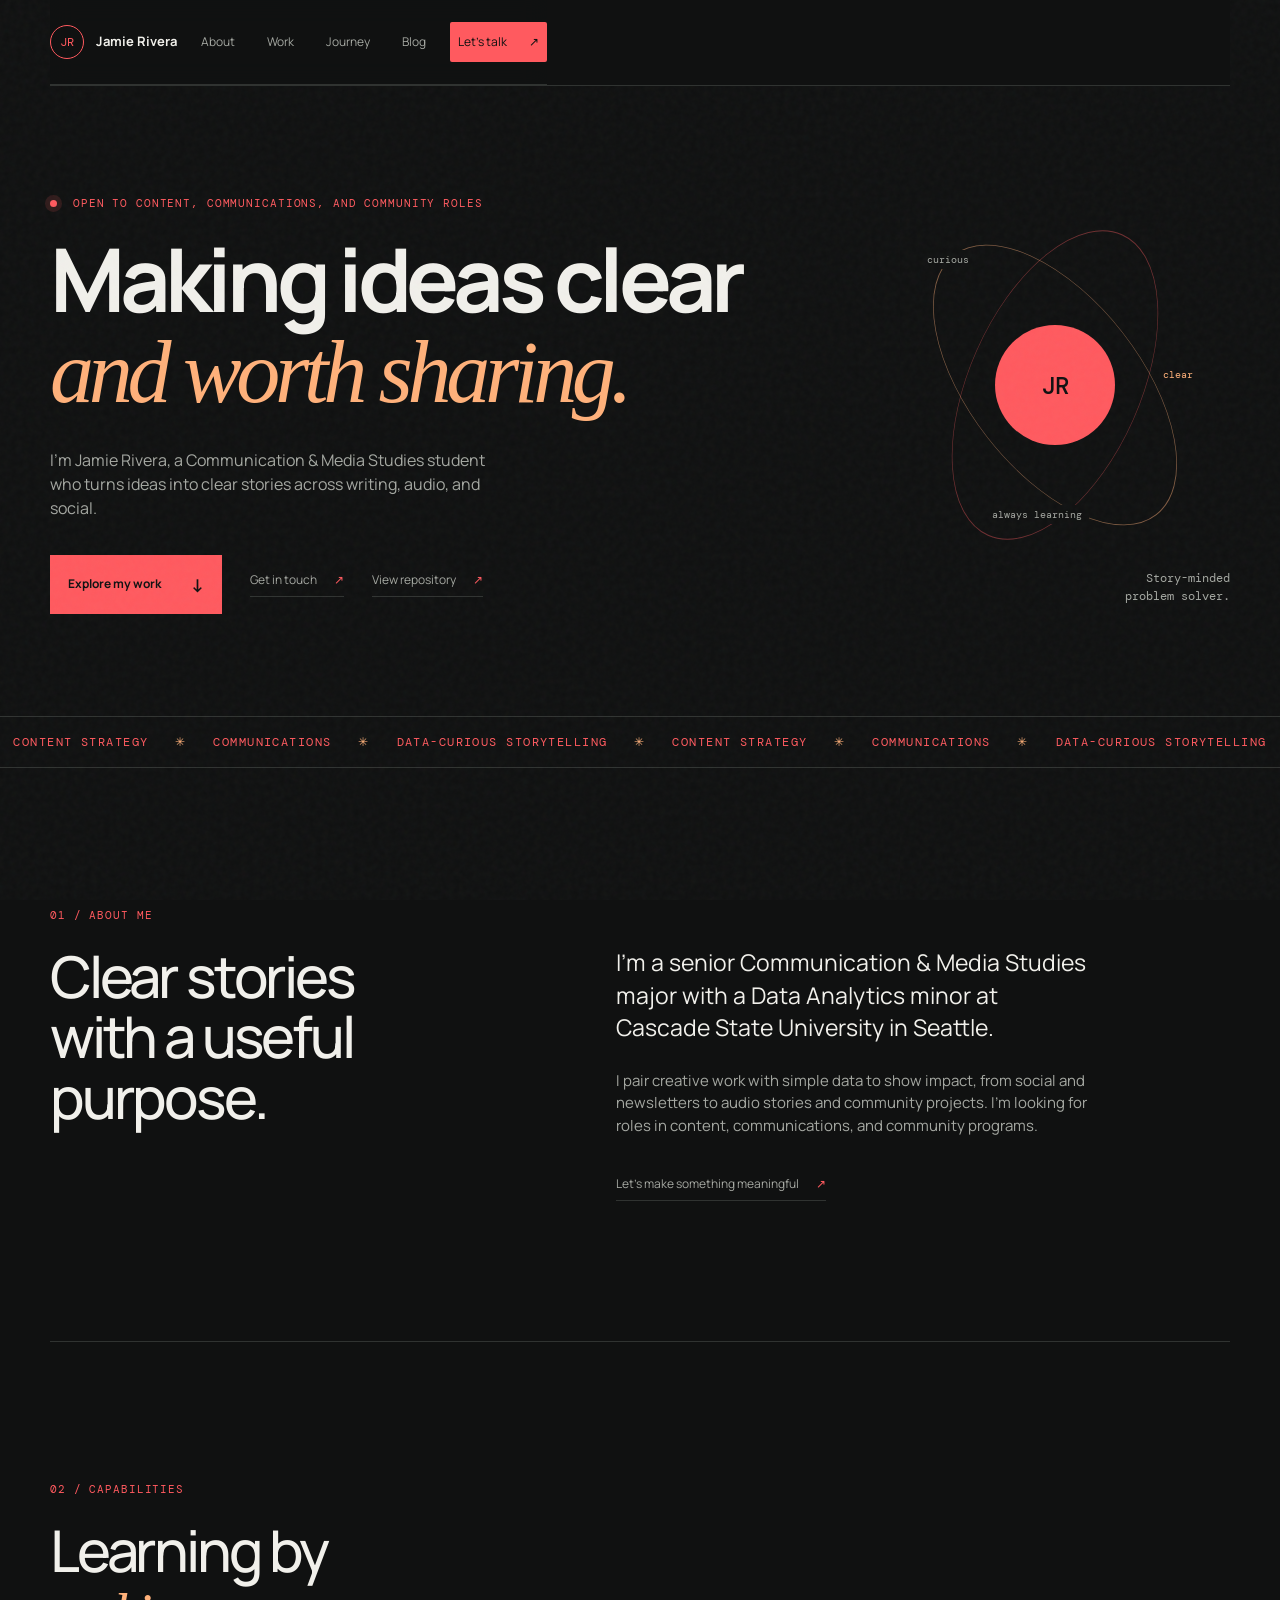
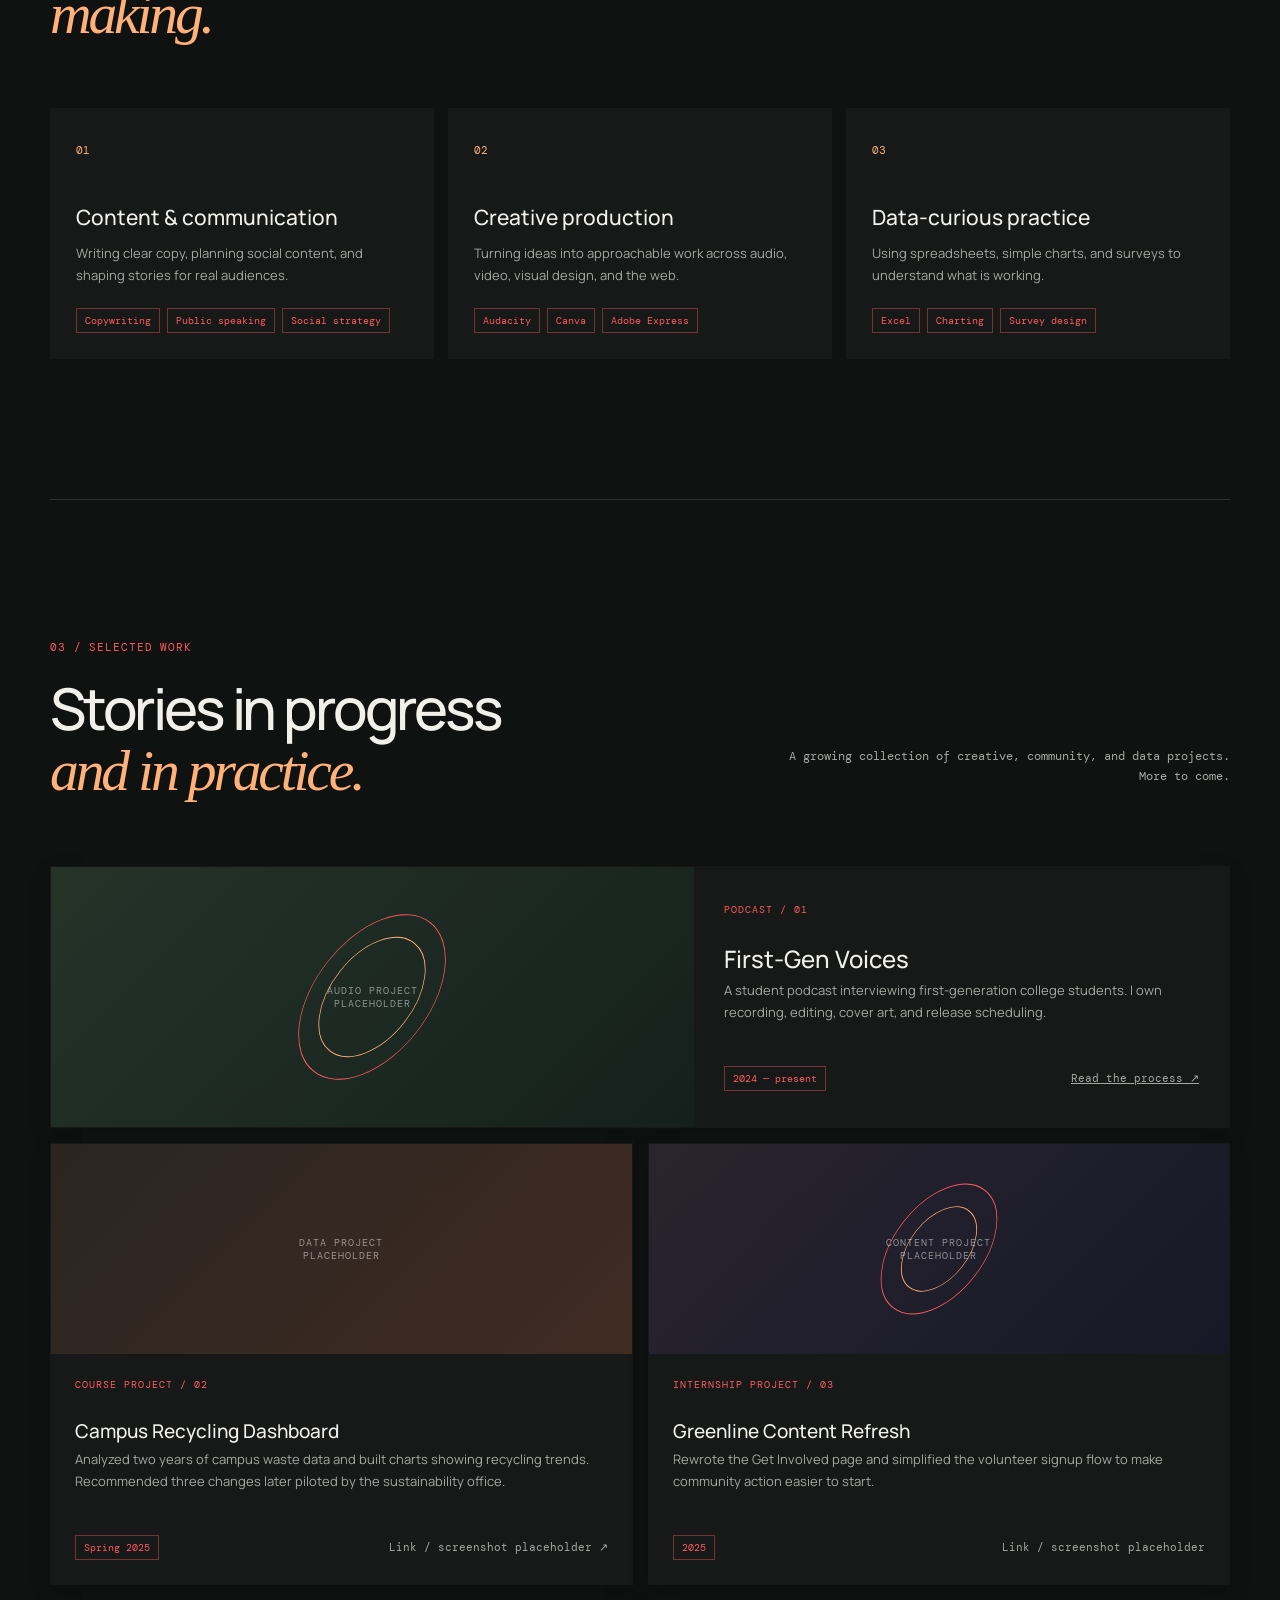
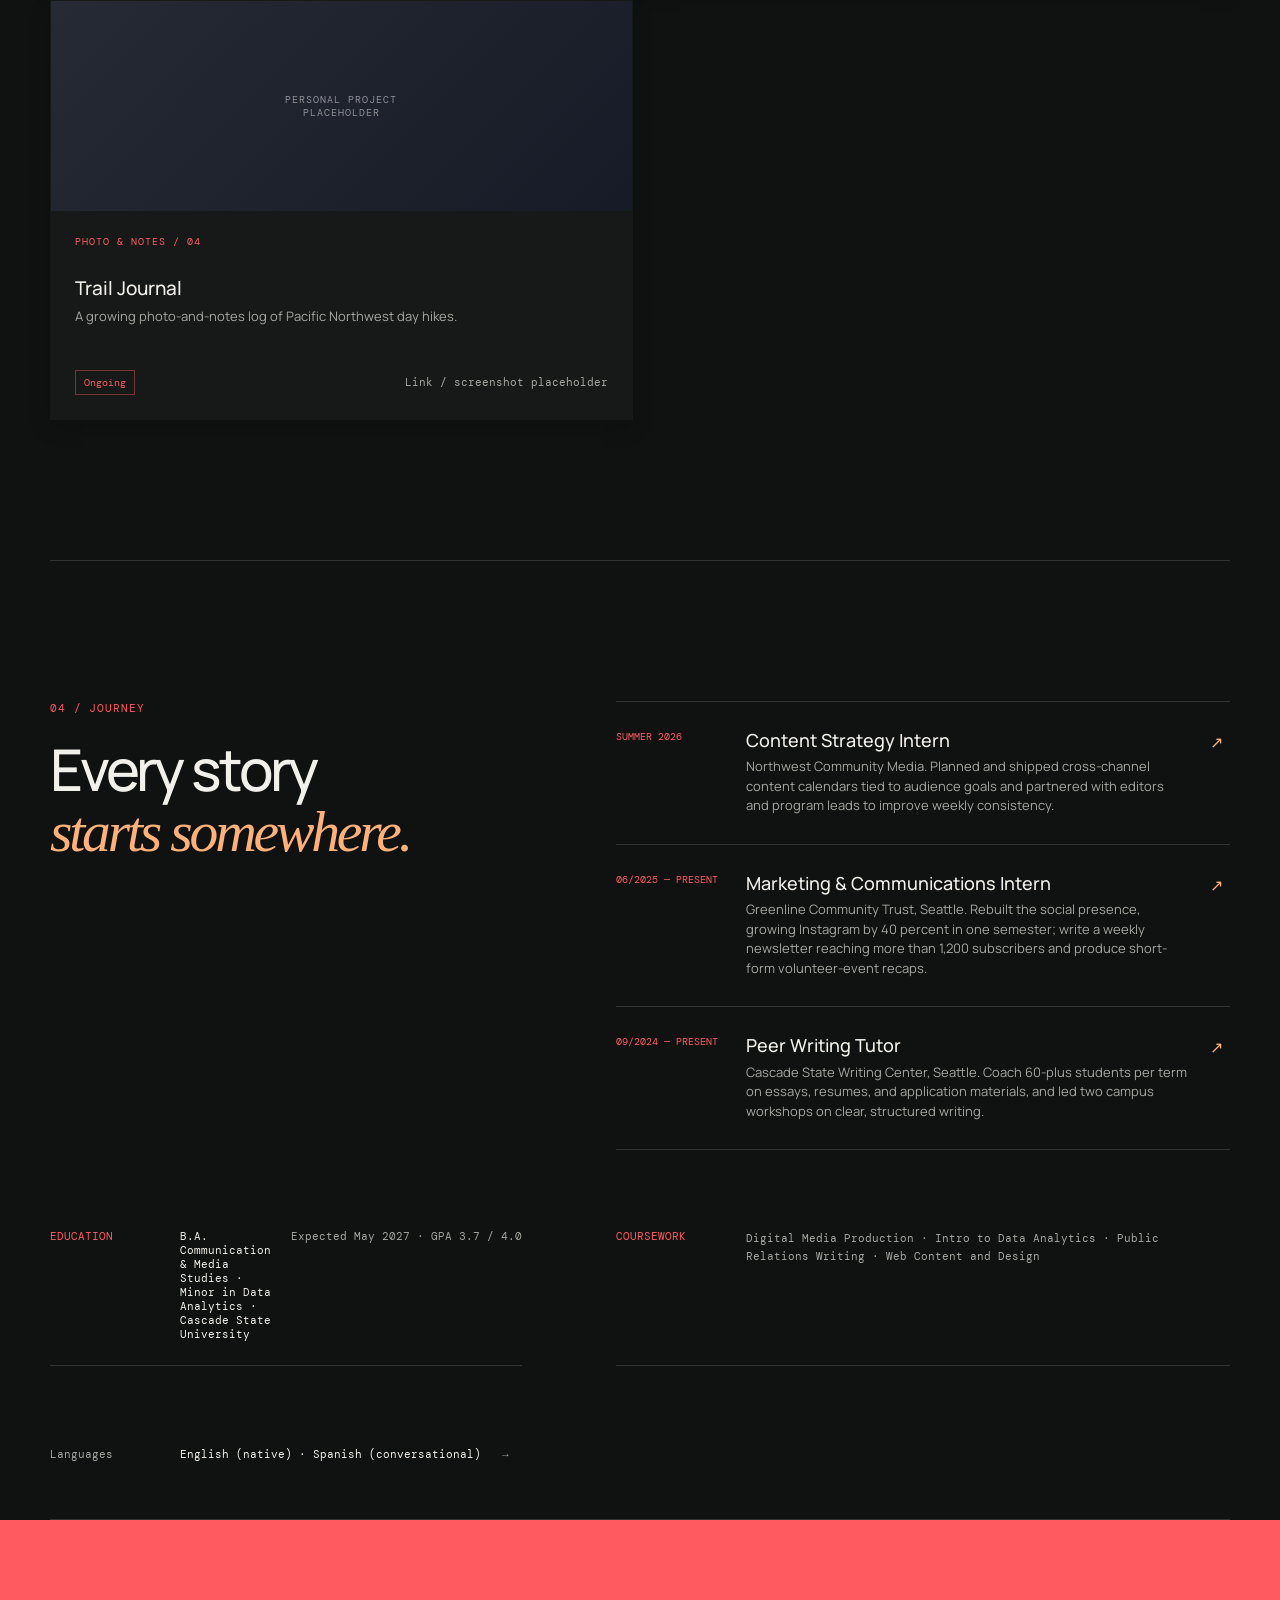
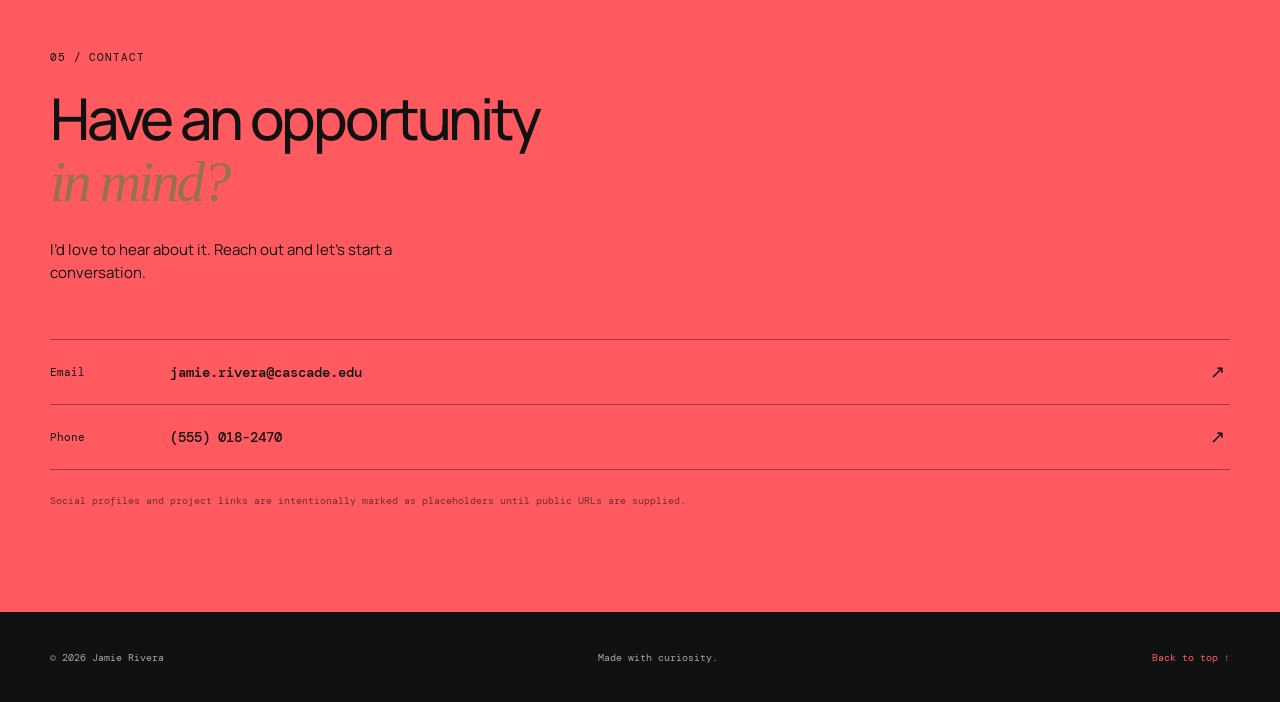
==== commit f8030df5: "Enhance portfolio with Bootstrap interactions Co-authored-by: Copilot App <223556219+Copilot@users.n" ====
--- a/index.html
+++ b/index.html
@@ -8,16 +8,25 @@
     <link rel="preconnect" href="https://fonts.googleapis.com" />
     <link rel="preconnect" href="https://fonts.gstatic.com" crossorigin />
     <link rel="stylesheet" href="https://fonts.googleapis.com/css2?family=DM+Mono:wght@400;500&family=Manrope:wght@400;500;600;700;800&display=swap" />
+    <link href="https://cdn.jsdelivr.net/npm/bootstrap@5.3.3/dist/css/bootstrap.min.css" rel="stylesheet" integrity="sha384-QWTKZyjpPEjISv5WaRU9OFeRpok6YctnYmDr5pNlyT2bRjXh0JMhjY6hW+ALEwIH" crossorigin="anonymous" />
     <link rel="stylesheet" href="styles.css" />
   </head>
-  <body>
+  <body class="d-flex flex-column min-vh-100">
     <div class="noise" aria-hidden="true"></div>
-    <header class="site-header">
-      <a class="brand" href="#top" aria-label="Jamie Rivera home"><span class="brand-mark">JR</span><span>Jamie Rivera</span></a>
-      <button class="menu-toggle" aria-expanded="false" aria-controls="site-nav"><span></span><span></span><span class="sr-only">Toggle navigation</span></button>
-      <nav id="site-nav" class="site-nav" aria-label="Main navigation">
-        <a href="#about">About</a><a href="#work">Work</a><a href="#experience">Journey</a><a href="blog.html">Blog</a>
-        <a href="#contact" class="nav-cta">Let's talk <span>↗</span></a>
+    <header class="site-header sticky-top">
+      <nav class="navbar navbar-expand-lg portfolio-navbar" aria-label="Main navigation">
+        <div class="container-fluid p-0">
+          <a class="brand navbar-brand" href="#top" aria-label="Jamie Rivera home"><span class="brand-mark">JR</span><span>Jamie Rivera</span></a>
+          <button class="navbar-toggler" type="button" data-bs-toggle="collapse" data-bs-target="#site-nav" aria-controls="site-nav" aria-expanded="false" aria-label="Toggle navigation">
+            <span class="navbar-toggler-icon"></span>
+          </button>
+          <div id="site-nav" class="collapse navbar-collapse">
+            <div class="site-nav navbar-nav ms-auto align-items-lg-center gap-lg-3">
+              <a class="nav-link" href="#about">About</a><a class="nav-link" href="#work">Work</a><a class="nav-link" href="#experience">Journey</a><a class="nav-link" href="blog.html">Blog</a>
+              <a href="#contact" class="nav-cta nav-link">Let's talk <span>↗</span></a>
+            </div>
+          </div>
+        </div>
       </nav>
     </header>
 
@@ -85,7 +94,8 @@
 
       <section id="contact" class="contact-section"><div class="section-shell contact-inner"><p class="eyebrow">05 / Contact</p><h2>Have an opportunity<br /><em>in mind?</em></h2><p class="contact-copy">I’d love to hear about it. Reach out and let’s start a conversation.</p><div class="contact-links"><a href="mailto:jamie.rivera@cascade.edu" class="contact-link"><span>Email</span><strong>jamie.rivera@cascade.edu</strong><b>↗</b></a><a href="tel:5550182470" class="contact-link"><span>Phone</span><strong>(555) 018-2470</strong><b>↗</b></a></div><p class="placeholder-note">Social profiles and project links are intentionally marked as placeholders until public URLs are supplied.</p></div></section>
     </main>
-    <footer class="site-footer section-shell"><span>© 2026 Jamie Rivera</span><span>Made with curiosity.</span><a href="#top">Back to top ↑</a></footer>
+    <footer class="site-footer section-shell mt-auto"><span>© 2026 Jamie Rivera</span><span>Made with curiosity.</span><a href="#top">Back to top ↑</a></footer>
+    <script src="https://cdn.jsdelivr.net/npm/bootstrap@5.3.3/dist/js/bootstrap.bundle.min.js" integrity="sha384-YvpcrYf0tY3lHB60NNkmXc5s9fDVZLESaAA55NDzOxhy9GkcIdslK1eN7N6jIeHz" crossorigin="anonymous"></script>
     <script src="script.js"></script>
   </body>
 </html>
--- a/styles.css
+++ b/styles.css
@@ -38,3 +38,28 @@
 .repository-link{white-space:nowrap}
 
 .hero-actions{flex-wrap:wrap}
+
+/* Bootstrap provides the responsive structure; these overrides preserve the portfolio identity. */
+section[id]{scroll-margin-top:100px}
+.site-header{height:auto;width:min(1180px,calc(100% - 80px));background:var(--bg)}
+.portfolio-navbar{min-height:85px;background:rgba(16,17,17,.94);border-bottom:1px solid var(--line);backdrop-filter:blur(12px)}
+.portfolio-navbar .navbar-toggler{border-color:var(--line);padding:8px}
+.portfolio-navbar .navbar-toggler:focus{box-shadow:0 0 0 3px #ff5a5f44}
+.portfolio-navbar .navbar-toggler-icon{filter:invert(1);opacity:.75}
+.portfolio-navbar .nav-link{color:var(--muted);font-size:12px}
+.portfolio-navbar .nav-link:hover,.portfolio-navbar .nav-link:focus-visible{color:var(--acid)}
+.portfolio-navbar .nav-cta{color:var(--bg)!important;background:var(--acid);padding:11px 16px;border-radius:2px}
+.portfolio-navbar .nav-cta span{margin-left:20px}
+.project-card{box-shadow:0 .5rem 1.25rem rgba(0,0,0,.16);transition:transform .22s ease,box-shadow .22s ease,border-color .22s ease;border:1px solid transparent}
+.project-card:hover,.project-card:focus-within{transform:translateY(-8px);box-shadow:0 1.25rem 2.5rem rgba(0,0,0,.42);border-color:var(--acid)}
+.project-card:hover .project-visual,.project-card:focus-within .project-visual{filter:saturate(1.12)}
+.project-visual{transition:filter .22s ease}
+.site-footer{width:min(1180px,calc(100% - 80px))}
+@media(max-width:760px){
+  .site-header,.site-footer{width:calc(100% - 40px)}
+  .portfolio-navbar{min-height:71px}
+}
+@media(prefers-reduced-motion:reduce){
+  .project-card,.project-visual{transition:none}
+  .project-card:hover,.project-card:focus-within{transform:none}
+}
